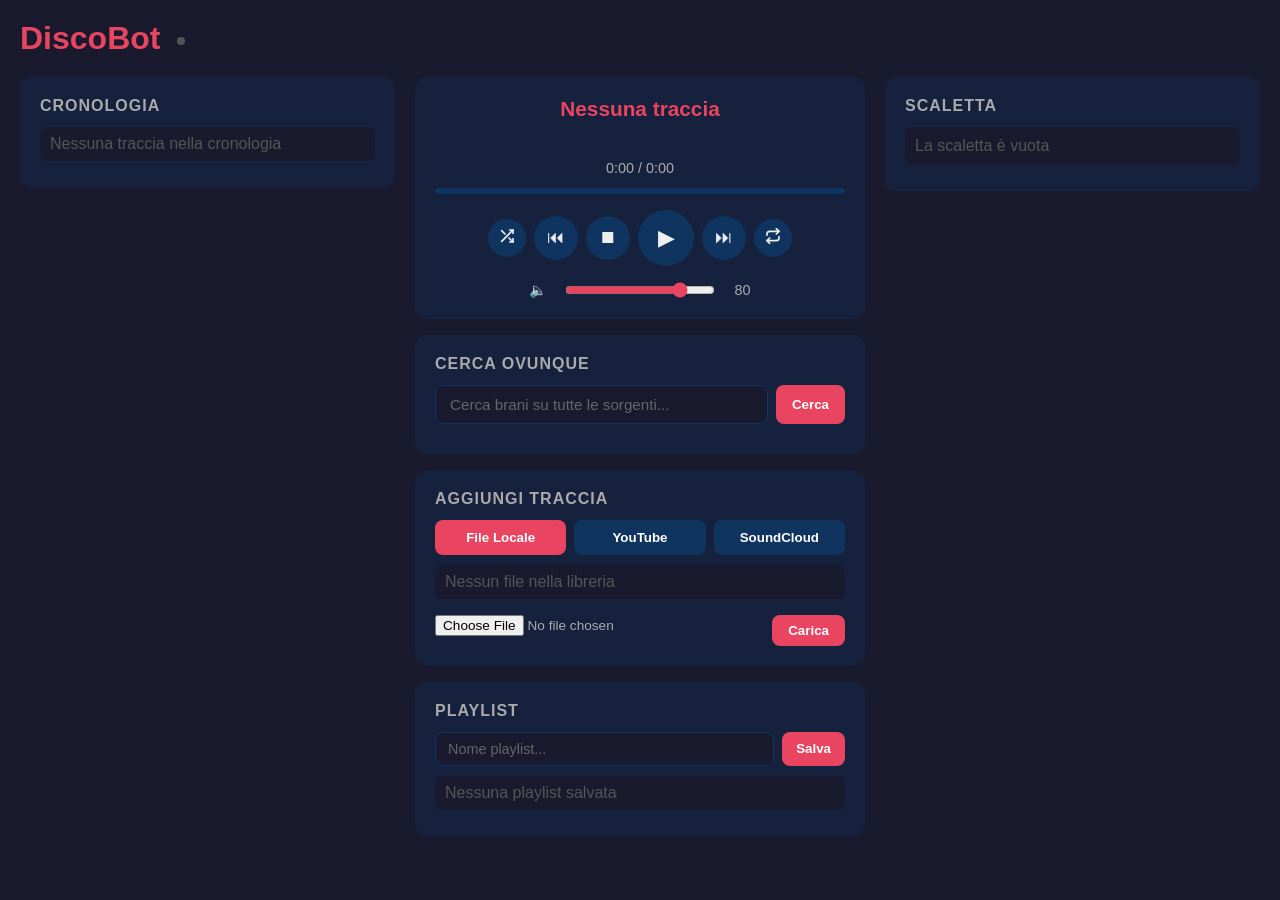
==== static/index.html @ bdd5c3d9 "Implemented global search" ====
<!DOCTYPE html>
<html lang="it">
<head>
    <meta charset="UTF-8">
    <meta name="viewport" content="width=device-width, initial-scale=1.0">
    <title>DiscoBot</title>
    <style>
        * { margin: 0; padding: 0; box-sizing: border-box; }
        body {
            font-family: -apple-system, BlinkMacSystemFont, 'Segoe UI', sans-serif;
            background: #1a1a2e;
            color: #eee;
            min-height: 100vh;
            display: flex;
            flex-direction: column;
            align-items: center;
            padding: 20px;
        }
        h1 { color: #e94560; margin-bottom: 20px; font-size: 2em; }
        .layout {
            width: 100%;
            max-width: 500px;
        }
        .col-left, .col-center, .col-right {
            width: 100%;
        }
        .card {
            background: #16213e;
            border-radius: 12px;
            padding: 20px;
            width: 100%;
            margin-bottom: 16px;
        }
        .now-playing {
            text-align: center;
        }
        .now-playing .title {
            font-size: 1.3em;
            font-weight: bold;
            margin-bottom: 4px;
            color: #e94560;
            min-height: 1.6em;
        }
        .now-playing .artist-info {
            color: #aaa;
            font-size: 0.9em;
            margin-bottom: 8px;
            min-height: 1.2em;
        }
        .now-playing .time {
            color: #aaa;
            font-size: 0.9em;
            margin-bottom: 12px;
        }
        .progress-bar {
            width: 100%;
            height: 6px;
            background: #0f3460;
            border-radius: 3px;
            cursor: pointer;
            margin-bottom: 16px;
        }
        .progress-bar .fill {
            height: 100%;
            background: #e94560;
            border-radius: 3px;
            width: 0%;
            transition: width 0.3s;
        }
        .controls {
            display: flex;
            justify-content: center;
            align-items: center;
            gap: 8px;
            margin-bottom: 16px;
        }
        .controls button {
            background: #0f3460;
            border: none;
            color: #eee;
            width: 44px;
            height: 44px;
            border-radius: 50%;
            font-size: 1.1em;
            cursor: pointer;
            transition: background 0.2s;
        }
        .controls button:hover { background: #e94560; }
        .controls button.play-btn { width: 56px; height: 56px; font-size: 1.4em; }
        .controls button.active { background: #e94560; }
        .controls button.mode-btn { width: 38px; height: 38px; font-size: 0.85em; }
        .volume {
            display: flex;
            align-items: center;
            gap: 10px;
            justify-content: center;
        }
        .volume input[type="range"] {
            width: 150px;
            accent-color: #e94560;
        }
        .volume span { font-size: 0.9em; color: #aaa; width: 35px; }
        .add-track {
            display: flex;
            gap: 8px;
        }
        .add-track input {
            flex: 1;
            padding: 10px 14px;
            border-radius: 8px;
            border: 1px solid #0f3460;
            background: #1a1a2e;
            color: #eee;
            font-size: 0.95em;
        }
        .add-track input::placeholder { color: #666; }
        .add-track button, .type-toggle button {
            padding: 10px 16px;
            border-radius: 8px;
            border: none;
            background: #e94560;
            color: #fff;
            cursor: pointer;
            font-weight: bold;
        }
        .add-track button:hover { background: #c73650; }
        .type-toggle {
            display: flex;
            gap: 8px;
            margin-bottom: 10px;
        }
        .type-toggle button {
            flex: 1;
            background: #0f3460;
        }
        .type-toggle button.active { background: #e94560; }
        .queue-list {
            list-style: none;
        }
        .queue-list li {
            display: flex;
            justify-content: space-between;
            align-items: center;
            padding: 10px;
            background: #1a1a2e;
            border-radius: 8px;
            margin-bottom: 6px;
        }
        .queue-list li .track-name {
            flex: 1;
            overflow: hidden;
            text-overflow: ellipsis;
            white-space: nowrap;
            margin-right: 10px;
        }
        .queue-list li .track-artist {
            font-size: 0.8em;
            color: #888;
        }
        .queue-list li .track-type {
            font-size: 0.75em;
            background: #0f3460;
            padding: 2px 8px;
            border-radius: 4px;
            margin-right: 8px;
        }
        .queue-list li button {
            background: none;
            border: none;
            color: #e94560;
            cursor: pointer;
            font-size: 1.1em;
            padding: 4px;
        }
        .card h2 {
            font-size: 1em;
            color: #aaa;
            margin-bottom: 12px;
            text-transform: uppercase;
            letter-spacing: 1px;
        }
        .queue-list li .drag-handle {
            cursor: grab;
            color: #555;
            font-size: 1.2em;
            margin-right: 8px;
            user-select: none;
        }
        .queue-list li .drag-handle:active { cursor: grabbing; }
        .queue-list li .move-btn {
            background: none;
            border: none;
            color: #aaa;
            cursor: pointer;
            font-size: 1em;
            padding: 4px;
        }
        .queue-list li .move-btn:hover { color: #e94560; }
        .queue-list li.dragging { opacity: 0.4; }
        .queue-list li.drag-over {
            border: 2px dashed #e94560;
            background: #1e2a4a;
        }
        .empty-queue {
            text-align: center;
            color: #555;
            padding: 20px;
        }
        .media-list {
            list-style: none;
            max-height: 250px;
            overflow-y: auto;
        }
        .media-list li {
            display: flex;
            justify-content: space-between;
            align-items: center;
            padding: 8px 10px;
            background: #1a1a2e;
            border-radius: 8px;
            margin-bottom: 6px;
        }
        .media-list li span {
            flex: 1;
            overflow: hidden;
            text-overflow: ellipsis;
            white-space: nowrap;
            margin-right: 10px;
            font-size: 0.9em;
        }
        .media-list li button {
            background: #e94560;
            border: none;
            color: #fff;
            width: 30px;
            height: 30px;
            border-radius: 50%;
            cursor: pointer;
            font-size: 1em;
            font-weight: bold;
            flex-shrink: 0;
        }
        .media-list li button:hover { background: #c73650; }
        .upload-form {
            display: flex;
            gap: 8px;
            margin-top: 10px;
        }
        .upload-form input[type="file"] {
            flex: 1;
            font-size: 0.85em;
            color: #aaa;
        }
        .upload-form button {
            padding: 8px 16px;
            border-radius: 8px;
            border: none;
            background: #e94560;
            color: #fff;
            cursor: pointer;
            font-weight: bold;
            white-space: nowrap;
        }
        .upload-form button:hover { background: #c73650; }
        .empty-media {
            text-align: center;
            color: #555;
            padding: 20px;
        }
        .history-list {
            list-style: none;
            max-height: 250px;
            overflow-y: auto;
        }
        .history-list li {
            display: flex;
            justify-content: space-between;
            align-items: center;
            padding: 8px 10px;
            background: #1a1a2e;
            border-radius: 8px;
            margin-bottom: 6px;
        }
        .history-list li .track-name {
            flex: 1;
            overflow: hidden;
            text-overflow: ellipsis;
            white-space: nowrap;
            margin-right: 10px;
            font-size: 0.9em;
        }
        .history-list li .track-type {
            font-size: 0.75em;
            background: #0f3460;
            padding: 2px 8px;
            border-radius: 4px;
            margin-right: 8px;
            flex-shrink: 0;
        }
        .history-list li .track-time {
            color: #666;
            font-size: 0.75em;
            margin-right: 8px;
            flex-shrink: 0;
        }
        .history-list li button {
            background: #0f3460;
            border: none;
            color: #fff;
            padding: 4px 10px;
            border-radius: 6px;
            cursor: pointer;
            font-size: 0.8em;
            font-weight: bold;
            flex-shrink: 0;
        }
        .history-list li button:hover { background: #e94560; }
        .empty-history {
            text-align: center;
            color: #555;
            padding: 20px;
        }
        /* Unified search */
        .search-tabs {
            display: flex;
            gap: 6px;
            margin-bottom: 10px;
        }
        .search-tabs button {
            flex: 1;
            padding: 8px 10px;
            border-radius: 8px;
            border: none;
            background: #0f3460;
            color: #aaa;
            cursor: pointer;
            font-size: 0.8em;
            font-weight: bold;
        }
        .search-tabs button.active { background: #e94560; color: #fff; }
        .search-tabs button:hover:not(.active) { background: #1a2a50; }
        .search-tab-panel { display: none; }
        .search-tab-panel.active { display: block; }
        .search-tab-panel .media-list { max-height: 300px; overflow-y: auto; }
        .search-loading {
            text-align: center;
            color: #888;
            padding: 16px;
        }
        .search-empty {
            text-align: center;
            color: #555;
            padding: 16px;
        }

        #clearHistoryBtn {
            width: 100%;
            margin-top: 10px;
            padding: 8px;
            border-radius: 8px;
            border: none;
            background: #0f3460;
            color: #aaa;
            cursor: pointer;
            font-size: 0.85em;
        }
        #clearHistoryBtn:hover { background: #e94560; color: #fff; }

        /* Playlist styles */
        .playlist-controls {
            display: flex;
            gap: 8px;
            margin-bottom: 10px;
        }
        .playlist-controls input {
            flex: 1;
            padding: 8px 12px;
            border-radius: 8px;
            border: 1px solid #0f3460;
            background: #1a1a2e;
            color: #eee;
            font-size: 0.9em;
        }
        .playlist-controls input::placeholder { color: #666; }
        .playlist-controls button {
            padding: 8px 14px;
            border-radius: 8px;
            border: none;
            background: #e94560;
            color: #fff;
            cursor: pointer;
            font-weight: bold;
            white-space: nowrap;
        }
        .playlist-controls button:hover { background: #c73650; }
        .playlist-list {
            list-style: none;
            max-height: 250px;
            overflow-y: auto;
        }
        .playlist-list li {
            display: flex;
            justify-content: space-between;
            align-items: center;
            padding: 8px 10px;
            background: #1a1a2e;
            border-radius: 8px;
            margin-bottom: 6px;
        }
        .playlist-list li .pl-info {
            flex: 1;
            overflow: hidden;
            margin-right: 8px;
        }
        .playlist-list li .pl-name {
            font-size: 0.95em;
            font-weight: bold;
        }
        .playlist-list li .pl-count {
            font-size: 0.75em;
            color: #888;
        }
        .playlist-list li .pl-actions {
            display: flex;
            gap: 4px;
            flex-shrink: 0;
        }
        .playlist-list li .pl-actions button {
            background: #0f3460;
            border: none;
            color: #fff;
            padding: 4px 10px;
            border-radius: 6px;
            cursor: pointer;
            font-size: 0.8em;
            font-weight: bold;
        }
        .playlist-list li .pl-actions button:hover { background: #e94560; }
        .playlist-list li .pl-actions button.del-btn { color: #e94560; background: none; }
        .playlist-list li .pl-actions button.del-btn:hover { color: #fff; background: #e94560; }
        .empty-playlist {
            text-align: center;
            color: #555;
            padding: 20px;
        }

        /* WS status dot */
        .ws-status {
            width: 8px; height: 8px; border-radius: 50%;
            display: inline-block; margin-left: 8px;
            background: #555; vertical-align: middle;
        }
        .ws-status.connected { background: #4caf50; }

        /* Desktop: layout a 3 colonne */
        @media (min-width: 1024px) {
            body { align-items: stretch; }
            .layout {
                display: grid;
                grid-template-columns: minmax(0, 1fr) minmax(0, 1.2fr) minmax(0, 1fr);
                gap: 20px;
                max-width: 1400px;
                width: 100%;
                align-items: start;
                margin: 0 auto;
            }
            .col-left { order: 1; }
            .col-center { order: 2; }
            .col-right { order: 3; }
            .card { max-width: none; }
            .history-list { max-height: 70vh; }
            .queue-list { max-height: 70vh; overflow-y: auto; }
        }
    </style>
</head>
<body>
    <h1>DiscoBot <span class="ws-status" id="wsStatus" title="WebSocket"></span></h1>

    <div class="layout">
        <!-- Colonna centrale: Now Playing + Aggiungi Traccia -->
        <div class="col-center">
            <div class="card now-playing">
                <div class="title" id="trackTitle">Nessuna traccia</div>
                <div class="artist-info" id="artistInfo"></div>
                <div class="time">
                    <span id="currentTime">0:00</span> / <span id="totalTime">0:00</span>
                </div>
                <div class="progress-bar" id="progressBar">
                    <div class="fill" id="progressFill"></div>
                </div>
                <div class="controls">
                    <button class="mode-btn" id="shuffleBtn" onclick="toggleShuffle()" title="Shuffle"><svg width="16" height="16" viewBox="0 0 24 24" fill="none" stroke="currentColor" stroke-width="2.5" stroke-linecap="round" stroke-linejoin="round"><polyline points="16 3 21 3 21 8"/><line x1="4" y1="20" x2="21" y2="3"/><polyline points="21 16 21 21 16 21"/><line x1="15" y1="15" x2="21" y2="21"/><line x1="4" y1="4" x2="9" y2="9"/></svg></button>
                    <button onclick="api('/player/previous', 'POST')">&#9198;</button>
                    <button onclick="api('/player/stop', 'POST')">&#9209;</button>
                    <button class="play-btn" id="playPauseBtn" onclick="togglePlayPause()">&#9654;</button>
                    <button onclick="api('/player/skip', 'POST')">&#9197;</button>
                    <button class="mode-btn" id="repeatBtn" onclick="cycleRepeat()" title="Repeat"><svg width="16" height="16" viewBox="0 0 24 24" fill="none" stroke="currentColor" stroke-width="2.5" stroke-linecap="round" stroke-linejoin="round"><polyline points="17 1 21 5 17 9"/><path d="M3 11V9a4 4 0 0 1 4-4h14"/><polyline points="7 23 3 19 7 15"/><path d="M21 13v2a4 4 0 0 1-4 4H3"/></svg></button>
                </div>
                <div class="volume">
                    <span>&#128264;</span>
                    <input type="range" id="volumeSlider" min="0" max="100" value="80"
                           oninput="api('/player/volume?volume=' + this.value, 'POST')">
                    <span id="volumeLabel">80</span>
                </div>
            </div>

            <div class="card">
                <h2>Cerca Ovunque</h2>
                <div class="add-track">
                    <input type="text" id="unifiedSearchInput" placeholder="Cerca brani su tutte le sorgenti...">
                    <button onclick="unifiedSearch()">Cerca</button>
                </div>
                <div id="unifiedResults" style="margin-top:10px"></div>
            </div>

            <div class="card">
                <h2>Aggiungi Traccia</h2>
                <div class="type-toggle">
                    <button id="btnLocal" class="active" onclick="setType('local')">File Locale</button>
                    <button id="btnYoutube" onclick="setType('youtube')">YouTube</button>
                    <button id="btnSpotify" onclick="setType('spotify')" style="display:none">Spotify</button>
                    <button id="btnSoundcloud" onclick="setType('soundcloud')">SoundCloud</button>
                </div>
                <!-- Visibile solo quando type=youtube -->
                <div id="youtubeInput" style="display:none">
                    <div class="add-track">
                        <input type="text" id="trackInput" placeholder="https://youtube.com/watch?v=...">
                        <button onclick="addTrack()">+</button>
                    </div>
                    <div style="text-align:center;color:#555;font-size:0.8em;margin:8px 0;">oppure cerca</div>
                    <div class="add-track">
                        <input type="text" id="youtubeSearchInput" placeholder="Cerca su YouTube...">
                        <button onclick="searchYoutube()">Cerca</button>
                    </div>
                    <ul class="media-list" id="youtubeSearchResults">
                        <li class="empty-media">Cerca un brano su YouTube</li>
                    </ul>
                </div>
                <!-- Visibile solo quando type=local -->
                <div id="localInput">
                    <ul class="media-list" id="mediaList">
                        <li class="empty-media">Nessun file nella libreria</li>
                    </ul>
                    <div class="upload-form">
                        <input type="file" id="fileUpload" accept="audio/*,video/*">
                        <button onclick="uploadFile()">Carica</button>
                    </div>
                </div>
                <!-- Visibile solo quando type=spotify -->
                <div id="spotifyInput" style="display:none">
                    <div class="add-track">
                        <input type="text" id="spotifySearchInput" placeholder="Cerca su Spotify...">
                        <button onclick="searchSpotify()">Cerca</button>
                    </div>
                    <ul class="media-list" id="spotifyResults">
                        <li class="empty-media">Cerca un brano su Spotify</li>
                    </ul>
                </div>
                <!-- Visibile solo quando type=soundcloud -->
                <div id="soundcloudInput" style="display:none">
                    <div class="add-track">
                        <input type="text" id="soundcloudSearchInput" placeholder="Cerca su SoundCloud...">
                        <button onclick="searchSoundCloud()">Cerca</button>
                    </div>
                    <ul class="media-list" id="soundcloudResults">
                        <li class="empty-media">Cerca un brano su SoundCloud</li>
                    </ul>
                </div>
            </div>

            <!-- Playlist card -->
            <div class="card">
                <h2>Playlist</h2>
                <div class="playlist-controls">
                    <input type="text" id="playlistNameInput" placeholder="Nome playlist...">
                    <button onclick="savePlaylist()">Salva</button>
                </div>
                <ul class="playlist-list" id="playlistList">
                    <li class="empty-playlist">Nessuna playlist salvata</li>
                </ul>
            </div>
        </div>

        <!-- Colonna destra: Scaletta -->
        <div class="col-right">
            <div class="card">
                <h2>Scaletta</h2>
                <ul class="queue-list" id="queueList">
                    <li class="empty-queue">La scaletta è vuota</li>
                </ul>
            </div>
        </div>

        <!-- Colonna sinistra: Cronologia -->
        <div class="col-left">
            <div class="card">
                <h2>Cronologia</h2>
                <ul class="history-list" id="historyList">
                    <li class="empty-history">Nessuna traccia nella cronologia</li>
                </ul>
                <button id="clearHistoryBtn" style="display:none" onclick="clearHistory()">Cancella Cronologia</button>
            </div>
        </div>
    </div>

    <script>
        let trackType = 'local';
        let isPlaying = false;
        let currentShuffle = false;
        let currentRepeat = 'off';
        let ws = null;
        let wsReconnectTimer = null;

        // --- WebSocket ---
        function connectWebSocket() {
            const protocol = location.protocol === 'https:' ? 'wss:' : 'ws:';
            ws = new WebSocket(`${protocol}//${location.host}/ws`);
            ws.onopen = () => {
                document.getElementById('wsStatus').classList.add('connected');
                if (wsReconnectTimer) { clearInterval(wsReconnectTimer); wsReconnectTimer = null; }
            };
            ws.onmessage = (event) => {
                const state = JSON.parse(event.data);
                applyState(state);
            };
            ws.onclose = () => {
                document.getElementById('wsStatus').classList.remove('connected');
                if (!wsReconnectTimer) {
                    wsReconnectTimer = setInterval(() => {
                        if (!ws || ws.readyState === WebSocket.CLOSED) connectWebSocket();
                    }, 3000);
                }
            };
            ws.onerror = () => ws.close();
        }

        // Fallback polling for position updates (WS doesn't push these continuously)
        setInterval(async () => {
            try {
                const state = await api('/player/state');
                // Only update time-sensitive fields, not the full UI
                document.getElementById('currentTime').textContent = formatTime(state.position);
                document.getElementById('totalTime').textContent = formatTime(state.duration);
                const pct = state.duration > 0 ? (state.position / state.duration * 100) : 0;
                document.getElementById('progressFill').style.width = pct + '%';
                isPlaying = state.is_playing;
                document.getElementById('playPauseBtn').innerHTML = isPlaying ? '&#9208;' : '&#9654;';
            } catch (e) {}
        }, 1000);

        function applyState(state) {
            isPlaying = state.is_playing;

            // Now playing
            const track = state.current_track;
            const title = track ? track.title : 'Nessuna traccia';
            document.getElementById('trackTitle').textContent = title;

            // Artist / album info
            const artistEl = document.getElementById('artistInfo');
            if (track && (track.artist || track.album)) {
                const parts = [];
                if (track.artist) parts.push(track.artist);
                if (track.album) parts.push(track.album);
                artistEl.textContent = parts.join(' — ');
            } else {
                artistEl.textContent = '';
            }

            document.getElementById('currentTime').textContent = formatTime(state.position);
            document.getElementById('totalTime').textContent = formatTime(state.duration);
            document.getElementById('playPauseBtn').innerHTML = isPlaying ? '&#9208;' : '&#9654;';

            // Progress
            const pct = state.duration > 0 ? (state.position / state.duration * 100) : 0;
            document.getElementById('progressFill').style.width = pct + '%';

            // Volume
            document.getElementById('volumeSlider').value = state.volume;
            document.getElementById('volumeLabel').textContent = state.volume;

            // Shuffle & Repeat
            currentShuffle = state.shuffle;
            currentRepeat = state.repeat;
            document.getElementById('shuffleBtn').classList.toggle('active', currentShuffle);
            const repeatBtn = document.getElementById('repeatBtn');
            repeatBtn.classList.toggle('active', currentRepeat !== 'off');
            const repeatSvg = '<svg width="16" height="16" viewBox="0 0 24 24" fill="none" stroke="currentColor" stroke-width="2.5" stroke-linecap="round" stroke-linejoin="round"><polyline points="17 1 21 5 17 9"/><path d="M3 11V9a4 4 0 0 1 4-4h14"/><polyline points="7 23 3 19 7 15"/><path d="M21 13v2a4 4 0 0 1-4 4H3"/></svg>';
            if (currentRepeat === 'one') {
                repeatBtn.innerHTML = repeatSvg + '<small style="font-size:0.6em;margin-left:-2px;">1</small>';
            } else {
                repeatBtn.innerHTML = repeatSvg;
            }

            // Queue
            renderQueue(state.queue);
            refreshHistory();
        }

        function setType(type) {
            trackType = type;
            document.getElementById('btnLocal').classList.toggle('active', type === 'local');
            document.getElementById('btnYoutube').classList.toggle('active', type === 'youtube');
            document.getElementById('btnSpotify').classList.toggle('active', type === 'spotify');
            document.getElementById('btnSoundcloud').classList.toggle('active', type === 'soundcloud');
            document.getElementById('youtubeInput').style.display = type === 'youtube' ? 'block' : 'none';
            document.getElementById('localInput').style.display = type === 'local' ? 'block' : 'none';
            document.getElementById('spotifyInput').style.display = type === 'spotify' ? 'block' : 'none';
            document.getElementById('soundcloudInput').style.display = type === 'soundcloud' ? 'block' : 'none';
        }

        async function api(url, method = 'GET', body = null) {
            const opts = { method };
            if (body) {
                opts.headers = { 'Content-Type': 'application/json' };
                opts.body = JSON.stringify(body);
            }
            const res = await fetch(url, opts);
            return res.json();
        }

        async function refreshMedia() {
            try {
                const data = await api('/media/list');
                const list = document.getElementById('mediaList');
                if (data.files.length === 0) {
                    list.innerHTML = '<li class="empty-media">Nessun file nella libreria</li>';
                } else {
                    list.innerHTML = data.files.map(f =>
                        `<li>
                            <span>${f}</span>
                            <button onclick="addMediaToQueue('${f.replace(/'/g, "\\'")}')">+</button>
                        </li>`
                    ).join('');
                }
            } catch (e) {
                console.error('Media refresh failed:', e);
            }
        }

        async function addMediaToQueue(filename) {
            await api('/queue/add-media/' + encodeURIComponent(filename), 'POST');
        }

        async function uploadFile() {
            const input = document.getElementById('fileUpload');
            if (!input.files.length) return;
            const formData = new FormData();
            formData.append('file', input.files[0]);
            await fetch('/media/upload', { method: 'POST', body: formData });
            input.value = '';
            refreshMedia();
        }

        async function addTrack() {
            const input = document.getElementById('trackInput');
            const url = input.value.trim();
            if (!url) return;
            await api('/queue/add', 'POST', { path: url, type: 'youtube' });
            input.value = '';
        }

        async function searchYoutube() {
            const input = document.getElementById('youtubeSearchInput');
            const query = input.value.trim();
            if (!query) return;
            const list = document.getElementById('youtubeSearchResults');
            list.innerHTML = '<li class="empty-media">Ricerca in corso...</li>';
            try {
                const data = await api('/youtube/search?q=' + encodeURIComponent(query));
                if (data.results.length === 0) {
                    list.innerHTML = '<li class="empty-media">Nessun risultato</li>';
                } else {
                    list.innerHTML = data.results.map(r =>
                        `<li>
                            <span><strong>${r.title}</strong>${r.artist ? ' — ' + r.artist : ''}<br><small style="color:#888">${fmtDuration(r.duration_ms)}</small></span>
                            <button onclick="addYoutubeTrack('${r.url.replace(/'/g, "\\'")}')">+</button>
                        </li>`
                    ).join('');
                }
            } catch (e) {
                list.innerHTML = '<li class="empty-media">Errore nella ricerca</li>';
            }
        }

        async function addYoutubeTrack(url) {
            await api('/queue/add', 'POST', { path: url, type: 'youtube' });
        }

        async function searchSpotify() {
            const input = document.getElementById('spotifySearchInput');
            const query = input.value.trim();
            if (!query) return;
            const list = document.getElementById('spotifyResults');
            list.innerHTML = '<li class="empty-media">Ricerca in corso...</li>';
            try {
                const data = await api('/spotify/search?q=' + encodeURIComponent(query));
                if (data.results.length === 0) {
                    list.innerHTML = '<li class="empty-media">Nessun risultato</li>';
                } else {
                    list.innerHTML = data.results.map(r =>
                        `<li>
                            <span><strong>${r.title}</strong> — ${r.artist}<br><small style="color:#888">${r.album} · ${Math.floor(r.duration_ms/60000)}:${String(Math.floor((r.duration_ms%60000)/1000)).padStart(2,'0')}</small></span>
                            <button onclick="addSpotifyTrack('${r.spotify_id}')">+</button>
                        </li>`
                    ).join('');
                }
            } catch (e) {
                list.innerHTML = '<li class="empty-media">Errore nella ricerca</li>';
            }
        }

        async function addSpotifyTrack(spotifyId) {
            await api('/queue/add', 'POST', { path: spotifyId, type: 'spotify' });
        }

        function fmtDuration(ms) {
            if (!ms) return '';
            return Math.floor(ms/60000) + ':' + String(Math.floor((ms%60000)/1000)).padStart(2,'0');
        }

        function switchSearchTab(tab) {
            document.querySelectorAll('.search-tabs button').forEach(b => b.classList.toggle('active', b.dataset.tab === tab));
            document.querySelectorAll('.search-tab-panel').forEach(p => p.classList.toggle('active', p.dataset.tab === tab));
        }

        async function unifiedSearch() {
            const input = document.getElementById('unifiedSearchInput');
            const query = input.value.trim();
            if (!query) return;
            const container = document.getElementById('unifiedResults');
            container.innerHTML = '<div class="search-loading">Ricerca in corso...</div>';
            try {
                const data = await api('/search?q=' + encodeURIComponent(query));

                const sources = [
                    { key: 'local', label: 'File', items: data.local || [], render: f =>
                        `<li><span>${f.title}</span><button onclick="addMediaToQueue('${f.filename.replace(/'/g, "\\'")}')">+</button></li>`
                    },
                    { key: 'youtube', label: 'YouTube', items: data.youtube || [], render: r =>
                        `<li><span><strong>${r.title}</strong>${r.artist ? ' — ' + r.artist : ''}<br><small style="color:#888">${fmtDuration(r.duration_ms)}</small></span><button onclick="api('/queue/add','POST',{path:'${r.url.replace(/'/g, "\\'")}',type:'youtube'})">+</button></li>`
                    },
                    { key: 'spotify', label: 'Spotify', items: data.spotify || [], render: r =>
                        `<li><span><strong>${r.title}</strong> — ${r.artist}<br><small style="color:#888">${r.album || ''} · ${fmtDuration(r.duration_ms)}</small></span><button onclick="addSpotifyTrack('${r.spotify_id}')">+</button></li>`
                    },
                    { key: 'soundcloud', label: 'SoundCloud', items: data.soundcloud || [], render: r =>
                        `<li><span><strong>${r.title}</strong>${r.artist ? ' — ' + r.artist : ''}<br><small style="color:#888">${fmtDuration(r.duration_ms)}</small></span><button onclick="addSoundCloudTrack('${r.url.replace(/'/g, "\\'")}')">+</button></li>`
                    },
                ];

                const withResults = sources.filter(s => s.items.length > 0);
                if (withResults.length === 0) {
                    container.innerHTML = '<div class="search-empty">Nessun risultato trovato</div>';
                    return;
                }

                let tabsHtml = '<div class="search-tabs">';
                tabsHtml += withResults.map((s, i) =>
                    `<button data-tab="${s.key}" class="${i === 0 ? 'active' : ''}" onclick="switchSearchTab('${s.key}')">${s.label} (${s.items.length})</button>`
                ).join('');
                tabsHtml += '</div>';

                let panelsHtml = withResults.map((s, i) =>
                    `<div class="search-tab-panel ${i === 0 ? 'active' : ''}" data-tab="${s.key}"><ul class="media-list">${s.items.map(s.render).join('')}</ul></div>`
                ).join('');

                container.innerHTML = tabsHtml + panelsHtml;
            } catch (e) {
                container.innerHTML = '<div class="search-empty">Errore nella ricerca</div>';
            }
        }

        async function searchSoundCloud() {
            const input = document.getElementById('soundcloudSearchInput');
            const query = input.value.trim();
            if (!query) return;
            const list = document.getElementById('soundcloudResults');
            list.innerHTML = '<li class="empty-media">Ricerca in corso...</li>';
            try {
                const data = await api('/soundcloud/search?q=' + encodeURIComponent(query));
                if (data.results.length === 0) {
                    list.innerHTML = '<li class="empty-media">Nessun risultato</li>';
                } else {
                    list.innerHTML = data.results.map(r =>
                        `<li>
                            <span><strong>${r.title}</strong>${r.artist ? ' — ' + r.artist : ''}<br><small style="color:#888">${Math.floor(r.duration_ms/60000)}:${String(Math.floor((r.duration_ms%60000)/1000)).padStart(2,'0')}</small></span>
                            <button onclick="addSoundCloudTrack('${r.url.replace(/'/g, "\\'")}')">+</button>
                        </li>`
                    ).join('');
                }
            } catch (e) {
                list.innerHTML = '<li class="empty-media">Errore nella ricerca</li>';
            }
        }

        async function addSoundCloudTrack(url) {
            await api('/queue/add', 'POST', { path: url, type: 'soundcloud' });
        }

        async function removeTrack(id) {
            await api('/queue/' + id, 'DELETE');
        }

        async function moveTrack(id, position) {
            await api('/queue/' + id + '/move?position=' + position, 'POST');
        }

        let draggedTrackId = null;

        function togglePlayPause() {
            api(isPlaying ? '/player/pause' : '/player/play', 'POST');
        }

        function toggleShuffle() {
            api('/player/shuffle?enabled=' + (!currentShuffle), 'POST');
        }

        function cycleRepeat() {
            const modes = ['off', 'one', 'all'];
            const next = modes[(modes.indexOf(currentRepeat) + 1) % modes.length];
            api('/player/repeat?mode=' + next, 'POST');
        }

        function formatTime(seconds) {
            const m = Math.floor(seconds / 60);
            const s = Math.floor(seconds % 60);
            return m + ':' + s.toString().padStart(2, '0');
        }

        function renderQueue(queue) {
            const list = document.getElementById('queueList');
            if (queue.length === 0) {
                list.innerHTML = '<li class="empty-queue">La scaletta è vuota</li>';
                return;
            }
            const len = queue.length;
            list.innerHTML = queue.map((t, i) => {
                const artistPart = t.artist ? `<span class="track-artist">${t.artist}</span>` : '';
                return `<li draggable="true" data-track-id="${t.id}" data-index="${i}">
                    <span class="drag-handle">&#10303;</span>
                    <span class="track-type">${t.type === 'youtube' ? 'YT' : t.type === 'spotify' ? 'SP' : t.type === 'soundcloud' ? 'SC' : 'FILE'}</span>
                    <span class="track-name">${t.title}${artistPart ? '<br>' + artistPart : ''}</span>
                    ${i > 0 ? `<button class="move-btn" onclick="moveTrack(${t.id}, ${i - 1})">&#8593;</button>` : ''}
                    ${i < len - 1 ? `<button class="move-btn" onclick="moveTrack(${t.id}, ${i + 1})">&#8595;</button>` : ''}
                    <button onclick="removeTrack(${t.id})">&#10005;</button>
                </li>`;
            }).join('');

            // Attach drag & drop events
            list.querySelectorAll('li[draggable]').forEach(li => {
                li.addEventListener('dragstart', (e) => {
                    draggedTrackId = li.dataset.trackId;
                    li.classList.add('dragging');
                    e.dataTransfer.effectAllowed = 'move';
                    e.dataTransfer.setData('text/plain', li.dataset.trackId);
                });
                li.addEventListener('dragend', () => {
                    li.classList.remove('dragging');
                    list.querySelectorAll('.drag-over').forEach(el => el.classList.remove('drag-over'));
                    draggedTrackId = null;
                });
                li.addEventListener('dragover', (e) => {
                    e.preventDefault();
                    e.dataTransfer.dropEffect = 'move';
                    if (li.dataset.trackId !== draggedTrackId) {
                        li.classList.add('drag-over');
                    }
                });
                li.addEventListener('dragleave', () => {
                    li.classList.remove('drag-over');
                });
                li.addEventListener('drop', (e) => {
                    e.preventDefault();
                    li.classList.remove('drag-over');
                    const targetIndex = parseInt(li.dataset.index);
                    const srcId = e.dataTransfer.getData('text/plain');
                    if (srcId && li.dataset.trackId !== srcId) {
                        moveTrack(srcId, targetIndex);
                    }
                });
            });
        }

        async function refreshHistory() {
            try {
                const data = await api('/history');
                const list = document.getElementById('historyList');
                const btn = document.getElementById('clearHistoryBtn');
                if (data.history.length === 0) {
                    list.innerHTML = '<li class="empty-history">Nessuna traccia nella cronologia</li>';
                    btn.style.display = 'none';
                } else {
                    list.innerHTML = data.history.map((e, i) =>
                        `<li>
                            <span class="track-type">${e.track.type === 'youtube' ? 'YT' : e.track.type === 'spotify' ? 'SP' : e.track.type === 'soundcloud' ? 'SC' : 'FILE'}</span>
                            <span class="track-name">${e.track.title}</span>
                            <span class="track-time">${new Date(e.played_at).toLocaleTimeString()}</span>
                            <button onclick="requeueFromHistory(${i})">+ Coda</button>
                            <button onclick="removeHistoryEntry(${i})" style="background:none;color:#e94560;padding:4px;">&#10005;</button>
                        </li>`
                    ).join('');
                    btn.style.display = 'block';
                }
            } catch (e) {
                console.error('History refresh failed:', e);
            }
        }

        async function requeueFromHistory(index) {
            await api('/history/' + index + '/requeue', 'POST');
        }

        async function removeHistoryEntry(index) {
            await api('/history/' + index, 'DELETE');
            refreshHistory();
        }

        async function clearHistory() {
            if (!confirm('Cancellare tutta la cronologia?')) return;
            await api('/history', 'DELETE');
            refreshHistory();
        }

        // --- Playlists ---
        async function refreshPlaylists() {
            try {
                const data = await api('/playlists');
                const list = document.getElementById('playlistList');
                if (data.playlists.length === 0) {
                    list.innerHTML = '<li class="empty-playlist">Nessuna playlist salvata</li>';
                } else {
                    list.innerHTML = data.playlists.map(p =>
                        `<li>
                            <div class="pl-info">
                                <div class="pl-name">${p.name}</div>
                                <div class="pl-count">${p.track_count} brani</div>
                            </div>
                            <div class="pl-actions">
                                <button onclick="loadPlaylist('${p.name.replace(/'/g, "\\'")}', false)" title="Accoda">+ Coda</button>
                                <button onclick="loadPlaylist('${p.name.replace(/'/g, "\\'")}', true)" title="Sostituisci">&#9654;</button>
                                <button class="del-btn" onclick="deletePlaylist('${p.name.replace(/'/g, "\\'")}')">&#10005;</button>
                            </div>
                        </li>`
                    ).join('');
                }
            } catch (e) {
                console.error('Playlist refresh failed:', e);
            }
        }

        async function savePlaylist() {
            const input = document.getElementById('playlistNameInput');
            const name = input.value.trim();
            if (!name) return;
            await api('/playlists/save?name=' + encodeURIComponent(name), 'POST');
            input.value = '';
            refreshPlaylists();
        }

        async function loadPlaylist(name, replace) {
            await api('/playlists/' + encodeURIComponent(name) + '/load?replace=' + replace, 'POST');
        }

        async function deletePlaylist(name) {
            if (!confirm(`Eliminare la playlist "${name}"?`)) return;
            await api('/playlists/' + encodeURIComponent(name), 'DELETE');
            refreshPlaylists();
        }

        // Seek on progress bar click
        document.getElementById('progressBar').addEventListener('click', async (e) => {
            const bar = e.currentTarget;
            const pct = e.offsetX / bar.offsetWidth;
            const state = await api('/player/state');
            if (state.duration > 0) {
                api('/player/seek?position=' + (pct * state.duration), 'POST');
            }
        });

        // Allow Enter key to add track
        document.getElementById('trackInput').addEventListener('keydown', (e) => {
            if (e.key === 'Enter') addTrack();
        });

        // Enter key for YouTube search
        document.getElementById('youtubeSearchInput').addEventListener('keydown', (e) => {
            if (e.key === 'Enter') searchYoutube();
        });

        // Enter key for Spotify search
        document.getElementById('spotifySearchInput').addEventListener('keydown', (e) => {
            if (e.key === 'Enter') searchSpotify();
        });

        // Enter key for SoundCloud search
        document.getElementById('soundcloudSearchInput').addEventListener('keydown', (e) => {
            if (e.key === 'Enter') searchSoundCloud();
        });

        // Enter key for unified search
        document.getElementById('unifiedSearchInput').addEventListener('keydown', (e) => {
            if (e.key === 'Enter') unifiedSearch();
        });

        // Enter key for playlist save
        document.getElementById('playlistNameInput').addEventListener('keydown', (e) => {
            if (e.key === 'Enter') savePlaylist();
        });

        // Check if Spotify is configured and show button
        api('/spotify/status').then(data => {
            if (data.configured) {
                document.getElementById('btnSpotify').style.display = '';
            }
        });

        // Init
        connectWebSocket();
        refreshMedia();
        refreshPlaylists();
    </script>
</body>
</html>
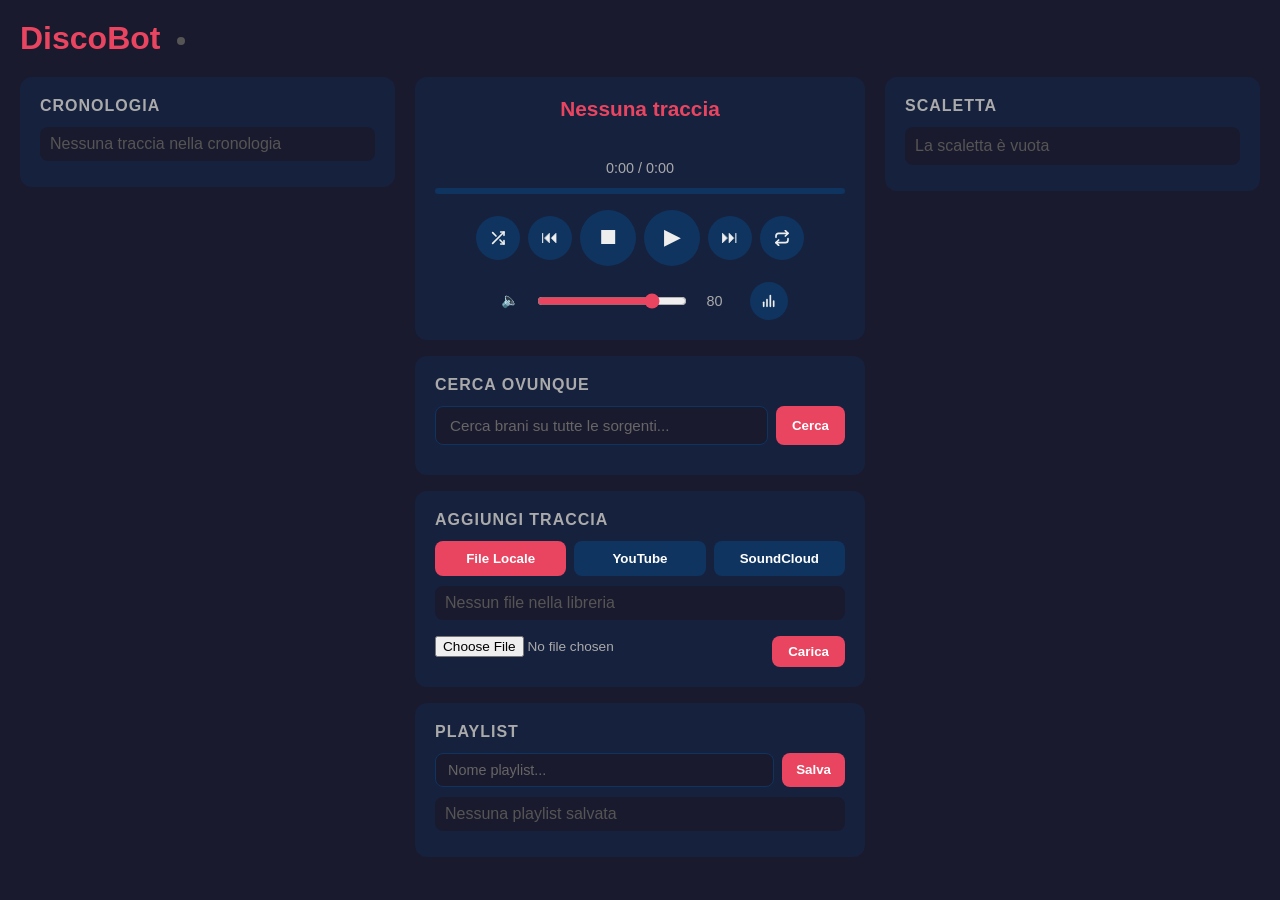
==== commit a2398851: "Implemented audio normalization" ====
--- a/static/index.html
+++ b/static/index.html
@@ -74,7 +74,7 @@
             gap: 8px;
             margin-bottom: 16px;
         }
-        .controls button {
+        .controls button, .mode-btn {
             background: #0f3460;
             border: none;
             color: #eee;
@@ -84,11 +84,16 @@
             font-size: 1.1em;
             cursor: pointer;
             transition: background 0.2s;
-        }
-        .controls button:hover { background: #e94560; }
+            display: inline-flex;
+            align-items: center;
+            justify-content: center;
+            line-height: 1;
+            padding: 0;
+        }
+        .controls button:hover, .mode-btn:hover { background: #e94560; }
         .controls button.play-btn { width: 56px; height: 56px; font-size: 1.4em; }
-        .controls button.active { background: #e94560; }
-        .controls button.mode-btn { width: 38px; height: 38px; font-size: 0.85em; }
+        .controls button.active, .mode-btn.active { background: #e94560; }
+        .mode-btn { width: 38px; height: 38px; font-size: 0.85em; }
         .volume {
             display: flex;
             align-items: center;
@@ -491,7 +496,7 @@
                 <div class="controls">
                     <button class="mode-btn" id="shuffleBtn" onclick="toggleShuffle()" title="Shuffle"><svg width="16" height="16" viewBox="0 0 24 24" fill="none" stroke="currentColor" stroke-width="2.5" stroke-linecap="round" stroke-linejoin="round"><polyline points="16 3 21 3 21 8"/><line x1="4" y1="20" x2="21" y2="3"/><polyline points="21 16 21 21 16 21"/><line x1="15" y1="15" x2="21" y2="21"/><line x1="4" y1="4" x2="9" y2="9"/></svg></button>
                     <button onclick="api('/player/previous', 'POST')">&#9198;</button>
-                    <button onclick="api('/player/stop', 'POST')">&#9209;</button>
+                    <button class="play-btn" onclick="api('/player/stop', 'POST')">&#9209;</button>
                     <button class="play-btn" id="playPauseBtn" onclick="togglePlayPause()">&#9654;</button>
                     <button onclick="api('/player/skip', 'POST')">&#9197;</button>
                     <button class="mode-btn" id="repeatBtn" onclick="cycleRepeat()" title="Repeat"><svg width="16" height="16" viewBox="0 0 24 24" fill="none" stroke="currentColor" stroke-width="2.5" stroke-linecap="round" stroke-linejoin="round"><polyline points="17 1 21 5 17 9"/><path d="M3 11V9a4 4 0 0 1 4-4h14"/><polyline points="7 23 3 19 7 15"/><path d="M21 13v2a4 4 0 0 1-4 4H3"/></svg></button>
@@ -501,6 +506,7 @@
                     <input type="range" id="volumeSlider" min="0" max="100" value="80"
                            oninput="api('/player/volume?volume=' + this.value, 'POST')">
                     <span id="volumeLabel">80</span>
+                    <button class="mode-btn" id="normalizeBtn" onclick="toggleNormalize()" title="Auto-livellamento volume" style="margin-left:8px;"><svg width="16" height="16" viewBox="0 0 24 24" fill="none" stroke="currentColor" stroke-width="2.5" stroke-linecap="round" stroke-linejoin="round"><line x1="4" y1="20" x2="4" y2="14"/><line x1="9" y1="20" x2="9" y2="10"/><line x1="14" y1="20" x2="14" y2="4"/><line x1="19" y1="20" x2="19" y2="12"/></svg></button>
                 </div>
             </div>
 
@@ -608,6 +614,7 @@
         let isPlaying = false;
         let currentShuffle = false;
         let currentRepeat = 'off';
+        let currentNormalize = true;
         let ws = null;
         let wsReconnectTimer = null;
 
@@ -692,6 +699,10 @@
                 repeatBtn.innerHTML = repeatSvg;
             }
 
+            // Auto-livellamento (normalize)
+            currentNormalize = state.normalize !== false;
+            document.getElementById('normalizeBtn').classList.toggle('active', currentNormalize);
+
             // Queue
             renderQueue(state.queue);
             refreshHistory();
@@ -919,6 +930,10 @@
             const modes = ['off', 'one', 'all'];
             const next = modes[(modes.indexOf(currentRepeat) + 1) % modes.length];
             api('/player/repeat?mode=' + next, 'POST');
+        }
+
+        function toggleNormalize() {
+            api('/player/normalize?enabled=' + (!currentNormalize), 'POST');
         }
 
         function formatTime(seconds) {
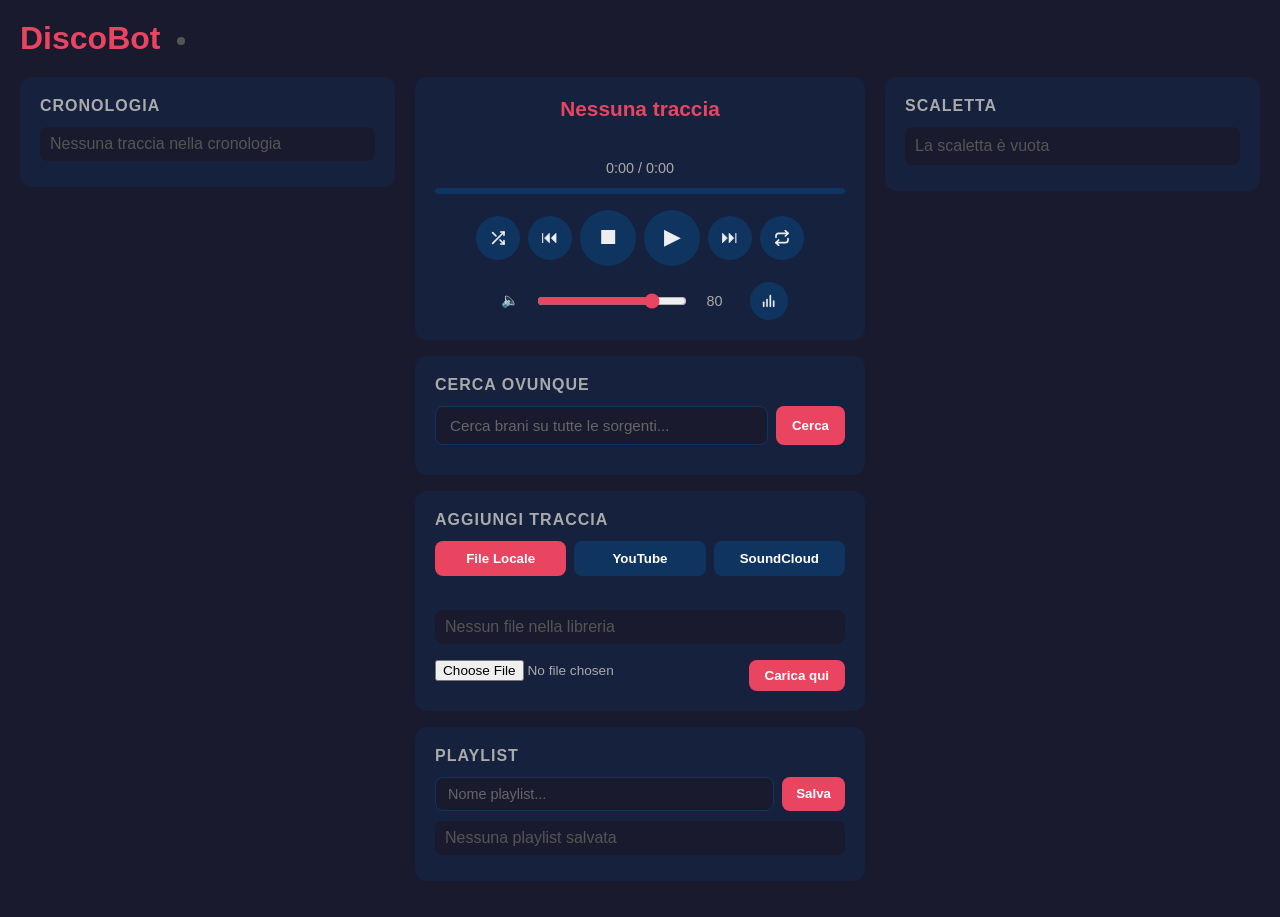
==== commit 7a6d3eaf: "[Web] Improved local file navigator with sub-directory support" ====
--- a/static/index.html
+++ b/static/index.html
@@ -267,6 +267,36 @@
             white-space: nowrap;
         }
         .upload-form button:hover { background: #c73650; }
+        .media-breadcrumb {
+            display: flex;
+            align-items: center;
+            gap: 6px;
+            padding: 8px 10px;
+            background: #16213e;
+            border-radius: 8px;
+            margin-bottom: 8px;
+            font-size: 0.9em;
+            color: #aaa;
+            flex-wrap: wrap;
+        }
+        .media-breadcrumb .crumb {
+            color: #ddd;
+            cursor: pointer;
+            text-decoration: none;
+            padding: 2px 4px;
+            border-radius: 4px;
+        }
+        .media-breadcrumb .crumb:hover { color: #fff; background: #0f3460; }
+        .media-breadcrumb .sep { color: #555; }
+        .media-list li.dir {
+            background: #0f3460;
+            cursor: pointer;
+            border-left: 3px solid #e94560;
+        }
+        .media-list li.dir:hover { background: #1f4068; }
+        .media-list li.dir span { font-weight: 600; color: #f0f0f0; }
+        .media-list li.dir span::before { content: "📁  "; }
+        .media-list li.file span::before { content: "🎵  "; opacity: 0.7; }
         .empty-media {
             text-align: center;
             color: #555;
@@ -370,6 +400,28 @@
             font-size: 0.85em;
         }
         #clearHistoryBtn:hover { background: #e94560; color: #fff; }
+
+        .history-pagination {
+            display: flex;
+            align-items: center;
+            justify-content: space-between;
+            gap: 8px;
+            margin-top: 8px;
+            font-size: 0.85em;
+            color: #aaa;
+        }
+        .history-pagination button {
+            background: #0f3460;
+            border: none;
+            color: #ddd;
+            padding: 6px 12px;
+            border-radius: 6px;
+            cursor: pointer;
+            font-size: 0.9em;
+        }
+        .history-pagination button:hover:not(:disabled) { background: #e94560; color: #fff; }
+        .history-pagination button:disabled { opacity: 0.4; cursor: not-allowed; }
+        .history-pagination .page-info { flex: 1; text-align: center; }
 
         /* Playlist styles */
         .playlist-controls {
@@ -544,12 +596,13 @@
                 </div>
                 <!-- Visibile solo quando type=local -->
                 <div id="localInput">
+                    <div class="media-breadcrumb" id="mediaBreadcrumb"></div>
                     <ul class="media-list" id="mediaList">
                         <li class="empty-media">Nessun file nella libreria</li>
                     </ul>
                     <div class="upload-form">
                         <input type="file" id="fileUpload" accept="audio/*,video/*">
-                        <button onclick="uploadFile()">Carica</button>
+                        <button onclick="uploadFile()">Carica qui</button>
                     </div>
                 </div>
                 <!-- Visibile solo quando type=spotify -->
@@ -604,6 +657,11 @@
                 <ul class="history-list" id="historyList">
                     <li class="empty-history">Nessuna traccia nella cronologia</li>
                 </ul>
+                <div class="history-pagination" id="historyPagination" style="display:none">
+                    <button id="histPrev" onclick="historyPrev()">&#9664; Prec.</button>
+                    <span class="page-info" id="histPageInfo">—</span>
+                    <button id="histNext" onclick="historyNext()">Succ. &#9654;</button>
+                </div>
                 <button id="clearHistoryBtn" style="display:none" onclick="clearHistory()">Cancella Cronologia</button>
             </div>
         </div>
@@ -730,27 +788,77 @@
             return res.json();
         }
 
+        let currentMediaPath = '';
+
+        function escapeAttr(s) {
+            return s.replace(/&/g, '&amp;').replace(/'/g, '&#39;').replace(/"/g, '&quot;');
+        }
+
+        function renderMediaBreadcrumb(path) {
+            const crumbs = ['<span class="crumb" onclick="navigateMedia(\'\')">media</span>'];
+            const parts = path.split('/').filter(Boolean);
+            let acc = '';
+            parts.forEach((p, i) => {
+                acc = acc ? acc + '/' + p : p;
+                crumbs.push('<span class="sep">/</span>');
+                if (i === parts.length - 1) {
+                    crumbs.push(`<span style="color:#fff;">${p}</span>`);
+                } else {
+                    crumbs.push(`<span class="crumb" onclick="navigateMedia('${escapeAttr(acc)}')">${p}</span>`);
+                }
+            });
+            document.getElementById('mediaBreadcrumb').innerHTML = crumbs.join('');
+        }
+
         async function refreshMedia() {
             try {
-                const data = await api('/media/list');
+                const data = await api('/media/list?path=' + encodeURIComponent(currentMediaPath));
+                renderMediaBreadcrumb(data.path);
                 const list = document.getElementById('mediaList');
-                if (data.files.length === 0) {
-                    list.innerHTML = '<li class="empty-media">Nessun file nella libreria</li>';
+                const items = [];
+
+                if (data.parent !== null) {
+                    items.push(
+                        `<li class="dir" onclick="navigateMedia('${escapeAttr(data.parent)}')">
+                            <span>..</span>
+                        </li>`
+                    );
+                }
+                data.dirs.forEach(d => {
+                    const childPath = data.path ? data.path + '/' + d : d;
+                    items.push(
+                        `<li class="dir" onclick="navigateMedia('${escapeAttr(childPath)}')">
+                            <span>${d}</span>
+                        </li>`
+                    );
+                });
+                data.files.forEach(f => {
+                    const fullPath = data.path ? data.path + '/' + f : f;
+                    items.push(
+                        `<li class="file">
+                            <span>${f}</span>
+                            <button onclick="addMediaToQueue('${escapeAttr(fullPath)}')">+</button>
+                        </li>`
+                    );
+                });
+
+                if (items.length === 0) {
+                    list.innerHTML = '<li class="empty-media">Cartella vuota</li>';
                 } else {
-                    list.innerHTML = data.files.map(f =>
-                        `<li>
-                            <span>${f}</span>
-                            <button onclick="addMediaToQueue('${f.replace(/'/g, "\\'")}')">+</button>
-                        </li>`
-                    ).join('');
+                    list.innerHTML = items.join('');
                 }
             } catch (e) {
                 console.error('Media refresh failed:', e);
             }
         }
 
-        async function addMediaToQueue(filename) {
-            await api('/queue/add-media/' + encodeURIComponent(filename), 'POST');
+        function navigateMedia(path) {
+            currentMediaPath = path || '';
+            refreshMedia();
+        }
+
+        async function addMediaToQueue(filepath) {
+            await api('/queue/add-media?path=' + encodeURIComponent(filepath), 'POST');
         }
 
         async function uploadFile() {
@@ -758,7 +866,10 @@
             if (!input.files.length) return;
             const formData = new FormData();
             formData.append('file', input.files[0]);
-            await fetch('/media/upload', { method: 'POST', body: formData });
+            await fetch('/media/upload?path=' + encodeURIComponent(currentMediaPath), {
+                method: 'POST',
+                body: formData
+            });
             input.value = '';
             refreshMedia();
         }
@@ -996,29 +1107,66 @@
             });
         }
 
+        let historyOffset = 0;
+        const historyLimit = 15;
+
         async function refreshHistory() {
             try {
-                const data = await api('/history');
+                const data = await api('/history?offset=' + historyOffset + '&limit=' + historyLimit);
                 const list = document.getElementById('historyList');
-                const btn = document.getElementById('clearHistoryBtn');
-                if (data.history.length === 0) {
+                const pag = document.getElementById('historyPagination');
+                const clearBtn = document.getElementById('clearHistoryBtn');
+
+                // Clamp offset if entries were removed and we now overshoot
+                if (historyOffset >= data.total && data.total > 0) {
+                    historyOffset = Math.max(0, Math.floor((data.total - 1) / historyLimit) * historyLimit);
+                    return refreshHistory();
+                }
+
+                if (data.total === 0) {
                     list.innerHTML = '<li class="empty-history">Nessuna traccia nella cronologia</li>';
-                    btn.style.display = 'none';
+                    pag.style.display = 'none';
+                    clearBtn.style.display = 'none';
+                    return;
+                }
+
+                list.innerHTML = data.items.map((e, i) => {
+                    const globalIdx = data.offset + i;
+                    return `<li>
+                        <span class="track-type">${e.track.type === 'youtube' ? 'YT' : e.track.type === 'spotify' ? 'SP' : e.track.type === 'soundcloud' ? 'SC' : 'FILE'}</span>
+                        <span class="track-name">${e.track.title}</span>
+                        <span class="track-time">${new Date(e.played_at).toLocaleTimeString()}</span>
+                        <button onclick="requeueFromHistory(${globalIdx})">+ Coda</button>
+                        <button onclick="removeHistoryEntry(${globalIdx})" style="background:none;color:#e94560;padding:4px;">&#10005;</button>
+                    </li>`;
+                }).join('');
+
+                clearBtn.style.display = 'block';
+
+                const totalPages = Math.ceil(data.total / data.limit);
+                const currentPage = Math.floor(data.offset / data.limit) + 1;
+                if (totalPages > 1) {
+                    pag.style.display = 'flex';
+                    document.getElementById('histPageInfo').textContent =
+                        `${currentPage} / ${totalPages} (${data.total} tracce)`;
+                    document.getElementById('histPrev').disabled = data.offset === 0;
+                    document.getElementById('histNext').disabled = data.offset + data.limit >= data.total;
                 } else {
-                    list.innerHTML = data.history.map((e, i) =>
-                        `<li>
-                            <span class="track-type">${e.track.type === 'youtube' ? 'YT' : e.track.type === 'spotify' ? 'SP' : e.track.type === 'soundcloud' ? 'SC' : 'FILE'}</span>
-                            <span class="track-name">${e.track.title}</span>
-                            <span class="track-time">${new Date(e.played_at).toLocaleTimeString()}</span>
-                            <button onclick="requeueFromHistory(${i})">+ Coda</button>
-                            <button onclick="removeHistoryEntry(${i})" style="background:none;color:#e94560;padding:4px;">&#10005;</button>
-                        </li>`
-                    ).join('');
-                    btn.style.display = 'block';
+                    pag.style.display = 'none';
                 }
             } catch (e) {
                 console.error('History refresh failed:', e);
             }
+        }
+
+        function historyPrev() {
+            historyOffset = Math.max(0, historyOffset - historyLimit);
+            refreshHistory();
+        }
+
+        function historyNext() {
+            historyOffset += historyLimit;
+            refreshHistory();
         }
 
         async function requeueFromHistory(index) {
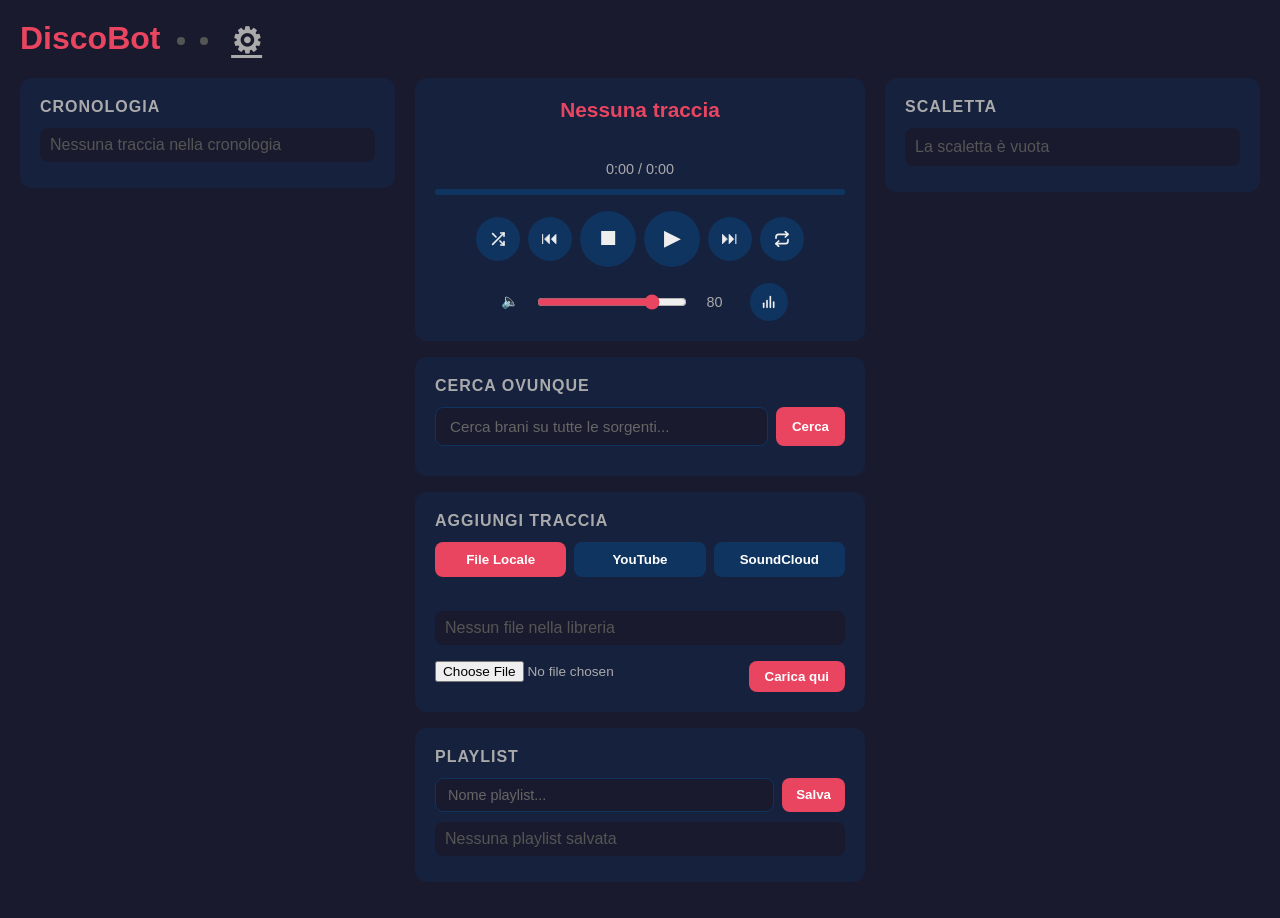
==== commit b3bb68f1: "[Player] Implemented real Spotify integration" ====
--- a/static/index.html
+++ b/static/index.html
@@ -4,535 +4,16 @@
     <meta charset="UTF-8">
     <meta name="viewport" content="width=device-width, initial-scale=1.0">
     <title>DiscoBot</title>
-    <style>
-        * { margin: 0; padding: 0; box-sizing: border-box; }
-        body {
-            font-family: -apple-system, BlinkMacSystemFont, 'Segoe UI', sans-serif;
-            background: #1a1a2e;
-            color: #eee;
-            min-height: 100vh;
-            display: flex;
-            flex-direction: column;
-            align-items: center;
-            padding: 20px;
-        }
-        h1 { color: #e94560; margin-bottom: 20px; font-size: 2em; }
-        .layout {
-            width: 100%;
-            max-width: 500px;
-        }
-        .col-left, .col-center, .col-right {
-            width: 100%;
-        }
-        .card {
-            background: #16213e;
-            border-radius: 12px;
-            padding: 20px;
-            width: 100%;
-            margin-bottom: 16px;
-        }
-        .now-playing {
-            text-align: center;
-        }
-        .now-playing .title {
-            font-size: 1.3em;
-            font-weight: bold;
-            margin-bottom: 4px;
-            color: #e94560;
-            min-height: 1.6em;
-        }
-        .now-playing .artist-info {
-            color: #aaa;
-            font-size: 0.9em;
-            margin-bottom: 8px;
-            min-height: 1.2em;
-        }
-        .now-playing .time {
-            color: #aaa;
-            font-size: 0.9em;
-            margin-bottom: 12px;
-        }
-        .progress-bar {
-            width: 100%;
-            height: 6px;
-            background: #0f3460;
-            border-radius: 3px;
-            cursor: pointer;
-            margin-bottom: 16px;
-        }
-        .progress-bar .fill {
-            height: 100%;
-            background: #e94560;
-            border-radius: 3px;
-            width: 0%;
-            transition: width 0.3s;
-        }
-        .controls {
-            display: flex;
-            justify-content: center;
-            align-items: center;
-            gap: 8px;
-            margin-bottom: 16px;
-        }
-        .controls button, .mode-btn {
-            background: #0f3460;
-            border: none;
-            color: #eee;
-            width: 44px;
-            height: 44px;
-            border-radius: 50%;
-            font-size: 1.1em;
-            cursor: pointer;
-            transition: background 0.2s;
-            display: inline-flex;
-            align-items: center;
-            justify-content: center;
-            line-height: 1;
-            padding: 0;
-        }
-        .controls button:hover, .mode-btn:hover { background: #e94560; }
-        .controls button.play-btn { width: 56px; height: 56px; font-size: 1.4em; }
-        .controls button.active, .mode-btn.active { background: #e94560; }
-        .mode-btn { width: 38px; height: 38px; font-size: 0.85em; }
-        .volume {
-            display: flex;
-            align-items: center;
-            gap: 10px;
-            justify-content: center;
-        }
-        .volume input[type="range"] {
-            width: 150px;
-            accent-color: #e94560;
-        }
-        .volume span { font-size: 0.9em; color: #aaa; width: 35px; }
-        .add-track {
-            display: flex;
-            gap: 8px;
-        }
-        .add-track input {
-            flex: 1;
-            padding: 10px 14px;
-            border-radius: 8px;
-            border: 1px solid #0f3460;
-            background: #1a1a2e;
-            color: #eee;
-            font-size: 0.95em;
-        }
-        .add-track input::placeholder { color: #666; }
-        .add-track button, .type-toggle button {
-            padding: 10px 16px;
-            border-radius: 8px;
-            border: none;
-            background: #e94560;
-            color: #fff;
-            cursor: pointer;
-            font-weight: bold;
-        }
-        .add-track button:hover { background: #c73650; }
-        .type-toggle {
-            display: flex;
-            gap: 8px;
-            margin-bottom: 10px;
-        }
-        .type-toggle button {
-            flex: 1;
-            background: #0f3460;
-        }
-        .type-toggle button.active { background: #e94560; }
-        .queue-list {
-            list-style: none;
-        }
-        .queue-list li {
-            display: flex;
-            justify-content: space-between;
-            align-items: center;
-            padding: 10px;
-            background: #1a1a2e;
-            border-radius: 8px;
-            margin-bottom: 6px;
-        }
-        .queue-list li .track-name {
-            flex: 1;
-            overflow: hidden;
-            text-overflow: ellipsis;
-            white-space: nowrap;
-            margin-right: 10px;
-        }
-        .queue-list li .track-artist {
-            font-size: 0.8em;
-            color: #888;
-        }
-        .queue-list li .track-type {
-            font-size: 0.75em;
-            background: #0f3460;
-            padding: 2px 8px;
-            border-radius: 4px;
-            margin-right: 8px;
-        }
-        .queue-list li button {
-            background: none;
-            border: none;
-            color: #e94560;
-            cursor: pointer;
-            font-size: 1.1em;
-            padding: 4px;
-        }
-        .card h2 {
-            font-size: 1em;
-            color: #aaa;
-            margin-bottom: 12px;
-            text-transform: uppercase;
-            letter-spacing: 1px;
-        }
-        .queue-list li .drag-handle {
-            cursor: grab;
-            color: #555;
-            font-size: 1.2em;
-            margin-right: 8px;
-            user-select: none;
-        }
-        .queue-list li .drag-handle:active { cursor: grabbing; }
-        .queue-list li .move-btn {
-            background: none;
-            border: none;
-            color: #aaa;
-            cursor: pointer;
-            font-size: 1em;
-            padding: 4px;
-        }
-        .queue-list li .move-btn:hover { color: #e94560; }
-        .queue-list li.dragging { opacity: 0.4; }
-        .queue-list li.drag-over {
-            border: 2px dashed #e94560;
-            background: #1e2a4a;
-        }
-        .empty-queue {
-            text-align: center;
-            color: #555;
-            padding: 20px;
-        }
-        .media-list {
-            list-style: none;
-            max-height: 250px;
-            overflow-y: auto;
-        }
-        .media-list li {
-            display: flex;
-            justify-content: space-between;
-            align-items: center;
-            padding: 8px 10px;
-            background: #1a1a2e;
-            border-radius: 8px;
-            margin-bottom: 6px;
-        }
-        .media-list li span {
-            flex: 1;
-            overflow: hidden;
-            text-overflow: ellipsis;
-            white-space: nowrap;
-            margin-right: 10px;
-            font-size: 0.9em;
-        }
-        .media-list li button {
-            background: #e94560;
-            border: none;
-            color: #fff;
-            width: 30px;
-            height: 30px;
-            border-radius: 50%;
-            cursor: pointer;
-            font-size: 1em;
-            font-weight: bold;
-            flex-shrink: 0;
-        }
-        .media-list li button:hover { background: #c73650; }
-        .upload-form {
-            display: flex;
-            gap: 8px;
-            margin-top: 10px;
-        }
-        .upload-form input[type="file"] {
-            flex: 1;
-            font-size: 0.85em;
-            color: #aaa;
-        }
-        .upload-form button {
-            padding: 8px 16px;
-            border-radius: 8px;
-            border: none;
-            background: #e94560;
-            color: #fff;
-            cursor: pointer;
-            font-weight: bold;
-            white-space: nowrap;
-        }
-        .upload-form button:hover { background: #c73650; }
-        .media-breadcrumb {
-            display: flex;
-            align-items: center;
-            gap: 6px;
-            padding: 8px 10px;
-            background: #16213e;
-            border-radius: 8px;
-            margin-bottom: 8px;
-            font-size: 0.9em;
-            color: #aaa;
-            flex-wrap: wrap;
-        }
-        .media-breadcrumb .crumb {
-            color: #ddd;
-            cursor: pointer;
-            text-decoration: none;
-            padding: 2px 4px;
-            border-radius: 4px;
-        }
-        .media-breadcrumb .crumb:hover { color: #fff; background: #0f3460; }
-        .media-breadcrumb .sep { color: #555; }
-        .media-list li.dir {
-            background: #0f3460;
-            cursor: pointer;
-            border-left: 3px solid #e94560;
-        }
-        .media-list li.dir:hover { background: #1f4068; }
-        .media-list li.dir span { font-weight: 600; color: #f0f0f0; }
-        .media-list li.dir span::before { content: "📁  "; }
-        .media-list li.file span::before { content: "🎵  "; opacity: 0.7; }
-        .empty-media {
-            text-align: center;
-            color: #555;
-            padding: 20px;
-        }
-        .history-list {
-            list-style: none;
-            max-height: 250px;
-            overflow-y: auto;
-        }
-        .history-list li {
-            display: flex;
-            justify-content: space-between;
-            align-items: center;
-            padding: 8px 10px;
-            background: #1a1a2e;
-            border-radius: 8px;
-            margin-bottom: 6px;
-        }
-        .history-list li .track-name {
-            flex: 1;
-            overflow: hidden;
-            text-overflow: ellipsis;
-            white-space: nowrap;
-            margin-right: 10px;
-            font-size: 0.9em;
-        }
-        .history-list li .track-type {
-            font-size: 0.75em;
-            background: #0f3460;
-            padding: 2px 8px;
-            border-radius: 4px;
-            margin-right: 8px;
-            flex-shrink: 0;
-        }
-        .history-list li .track-time {
-            color: #666;
-            font-size: 0.75em;
-            margin-right: 8px;
-            flex-shrink: 0;
-        }
-        .history-list li button {
-            background: #0f3460;
-            border: none;
-            color: #fff;
-            padding: 4px 10px;
-            border-radius: 6px;
-            cursor: pointer;
-            font-size: 0.8em;
-            font-weight: bold;
-            flex-shrink: 0;
-        }
-        .history-list li button:hover { background: #e94560; }
-        .empty-history {
-            text-align: center;
-            color: #555;
-            padding: 20px;
-        }
-        /* Unified search */
-        .search-tabs {
-            display: flex;
-            gap: 6px;
-            margin-bottom: 10px;
-        }
-        .search-tabs button {
-            flex: 1;
-            padding: 8px 10px;
-            border-radius: 8px;
-            border: none;
-            background: #0f3460;
-            color: #aaa;
-            cursor: pointer;
-            font-size: 0.8em;
-            font-weight: bold;
-        }
-        .search-tabs button.active { background: #e94560; color: #fff; }
-        .search-tabs button:hover:not(.active) { background: #1a2a50; }
-        .search-tab-panel { display: none; }
-        .search-tab-panel.active { display: block; }
-        .search-tab-panel .media-list { max-height: 300px; overflow-y: auto; }
-        .search-loading {
-            text-align: center;
-            color: #888;
-            padding: 16px;
-        }
-        .search-empty {
-            text-align: center;
-            color: #555;
-            padding: 16px;
-        }
-
-        #clearHistoryBtn {
-            width: 100%;
-            margin-top: 10px;
-            padding: 8px;
-            border-radius: 8px;
-            border: none;
-            background: #0f3460;
-            color: #aaa;
-            cursor: pointer;
-            font-size: 0.85em;
-        }
-        #clearHistoryBtn:hover { background: #e94560; color: #fff; }
-
-        .history-pagination {
-            display: flex;
-            align-items: center;
-            justify-content: space-between;
-            gap: 8px;
-            margin-top: 8px;
-            font-size: 0.85em;
-            color: #aaa;
-        }
-        .history-pagination button {
-            background: #0f3460;
-            border: none;
-            color: #ddd;
-            padding: 6px 12px;
-            border-radius: 6px;
-            cursor: pointer;
-            font-size: 0.9em;
-        }
-        .history-pagination button:hover:not(:disabled) { background: #e94560; color: #fff; }
-        .history-pagination button:disabled { opacity: 0.4; cursor: not-allowed; }
-        .history-pagination .page-info { flex: 1; text-align: center; }
-
-        /* Playlist styles */
-        .playlist-controls {
-            display: flex;
-            gap: 8px;
-            margin-bottom: 10px;
-        }
-        .playlist-controls input {
-            flex: 1;
-            padding: 8px 12px;
-            border-radius: 8px;
-            border: 1px solid #0f3460;
-            background: #1a1a2e;
-            color: #eee;
-            font-size: 0.9em;
-        }
-        .playlist-controls input::placeholder { color: #666; }
-        .playlist-controls button {
-            padding: 8px 14px;
-            border-radius: 8px;
-            border: none;
-            background: #e94560;
-            color: #fff;
-            cursor: pointer;
-            font-weight: bold;
-            white-space: nowrap;
-        }
-        .playlist-controls button:hover { background: #c73650; }
-        .playlist-list {
-            list-style: none;
-            max-height: 250px;
-            overflow-y: auto;
-        }
-        .playlist-list li {
-            display: flex;
-            justify-content: space-between;
-            align-items: center;
-            padding: 8px 10px;
-            background: #1a1a2e;
-            border-radius: 8px;
-            margin-bottom: 6px;
-        }
-        .playlist-list li .pl-info {
-            flex: 1;
-            overflow: hidden;
-            margin-right: 8px;
-        }
-        .playlist-list li .pl-name {
-            font-size: 0.95em;
-            font-weight: bold;
-        }
-        .playlist-list li .pl-count {
-            font-size: 0.75em;
-            color: #888;
-        }
-        .playlist-list li .pl-actions {
-            display: flex;
-            gap: 4px;
-            flex-shrink: 0;
-        }
-        .playlist-list li .pl-actions button {
-            background: #0f3460;
-            border: none;
-            color: #fff;
-            padding: 4px 10px;
-            border-radius: 6px;
-            cursor: pointer;
-            font-size: 0.8em;
-            font-weight: bold;
-        }
-        .playlist-list li .pl-actions button:hover { background: #e94560; }
-        .playlist-list li .pl-actions button.del-btn { color: #e94560; background: none; }
-        .playlist-list li .pl-actions button.del-btn:hover { color: #fff; background: #e94560; }
-        .empty-playlist {
-            text-align: center;
-            color: #555;
-            padding: 20px;
-        }
-
-        /* WS status dot */
-        .ws-status {
-            width: 8px; height: 8px; border-radius: 50%;
-            display: inline-block; margin-left: 8px;
-            background: #555; vertical-align: middle;
-        }
-        .ws-status.connected { background: #4caf50; }
-
-        /* Desktop: layout a 3 colonne */
-        @media (min-width: 1024px) {
-            body { align-items: stretch; }
-            .layout {
-                display: grid;
-                grid-template-columns: minmax(0, 1fr) minmax(0, 1.2fr) minmax(0, 1fr);
-                gap: 20px;
-                max-width: 1400px;
-                width: 100%;
-                align-items: start;
-                margin: 0 auto;
-            }
-            .col-left { order: 1; }
-            .col-center { order: 2; }
-            .col-right { order: 3; }
-            .card { max-width: none; }
-            .history-list { max-height: 70vh; }
-            .queue-list { max-height: 70vh; overflow-y: auto; }
-        }
-    </style>
+    <link rel="stylesheet" href="/static/app.css">
 </head>
 <body>
-    <h1>DiscoBot <span class="ws-status" id="wsStatus" title="WebSocket"></span></h1>
+    <h1>DiscoBot
+        <span class="ws-status" id="wsStatus" title="WebSocket"></span>
+        <span class="spotify-status" id="spotifyStatus" title="Spotify auth" onclick="location.hash='#/settings'"></span>
+        <a class="icon-btn" href="#/settings" title="Impostazioni">&#9881;</a>
+    </h1>
 
+    <main id="mainView" class="view">
     <div class="layout">
         <!-- Colonna centrale: Now Playing + Aggiungi Traccia -->
         <div class="col-center">
@@ -666,621 +147,47 @@
             </div>
         </div>
     </div>
+    </main>
 
-    <script>
-        let trackType = 'local';
-        let isPlaying = false;
-        let currentShuffle = false;
-        let currentRepeat = 'off';
-        let currentNormalize = true;
-        let ws = null;
-        let wsReconnectTimer = null;
+    <main id="settingsView" class="view" hidden>
+        <div class="settings-page">
+            <div class="settings-page-header">
+                <a class="back-btn" href="#/" title="Indietro">&larr; Indietro</a>
+                <h2>Impostazioni</h2>
+            </div>
+            <div class="card settings-section">
+                <h3>Spotify</h3>
+                <div class="auth-row">
+                    <span class="dot" id="settingsSpotifyDot"></span>
+                    <span id="settingsSpotifyLabel">Verifica in corso...</span>
+                </div>
+                <div id="spotifyLoginArea">
+                    <button class="btn-primary" id="spotifyLoginBtn" onclick="startSpotifyZeroconf()">
+                        Login Spotify Connect
+                    </button>
+                    <div class="hint">Richiede un account Premium e che il telefono sia sulla stessa rete LAN del kiosk.</div>
+                </div>
+                <div class="instructions" id="spotifyInstructions" style="display:none">
+                    <div style="margin-bottom:8px;">
+                        <span class="spinner"></span>
+                        <strong>In attesa del login...</strong>
+                    </div>
+                    <ol>
+                        <li>Apri l'app Spotify sul telefono (account Premium)</li>
+                        <li>Tocca l'icona Dispositivi (in basso, vicino al brano)</li>
+                        <li>Seleziona <strong id="spotifyDeviceName">DiscoBot</strong></li>
+                    </ol>
+                    <button class="btn-secondary" onclick="stopSpotifyZeroconf()" style="margin-top:10px;">
+                        Annulla
+                    </button>
+                </div>
+                <div class="success-msg" id="spotifySuccess" style="display:none">
+                    &check; Login completato
+                </div>
+            </div>
+        </div>
+    </main>
 
-        // --- WebSocket ---
-        function connectWebSocket() {
-            const protocol = location.protocol === 'https:' ? 'wss:' : 'ws:';
-            ws = new WebSocket(`${protocol}//${location.host}/ws`);
-            ws.onopen = () => {
-                document.getElementById('wsStatus').classList.add('connected');
-                if (wsReconnectTimer) { clearInterval(wsReconnectTimer); wsReconnectTimer = null; }
-            };
-            ws.onmessage = (event) => {
-                const state = JSON.parse(event.data);
-                applyState(state);
-            };
-            ws.onclose = () => {
-                document.getElementById('wsStatus').classList.remove('connected');
-                if (!wsReconnectTimer) {
-                    wsReconnectTimer = setInterval(() => {
-                        if (!ws || ws.readyState === WebSocket.CLOSED) connectWebSocket();
-                    }, 3000);
-                }
-            };
-            ws.onerror = () => ws.close();
-        }
-
-        // Fallback polling for position updates (WS doesn't push these continuously)
-        setInterval(async () => {
-            try {
-                const state = await api('/player/state');
-                // Only update time-sensitive fields, not the full UI
-                document.getElementById('currentTime').textContent = formatTime(state.position);
-                document.getElementById('totalTime').textContent = formatTime(state.duration);
-                const pct = state.duration > 0 ? (state.position / state.duration * 100) : 0;
-                document.getElementById('progressFill').style.width = pct + '%';
-                isPlaying = state.is_playing;
-                document.getElementById('playPauseBtn').innerHTML = isPlaying ? '&#9208;' : '&#9654;';
-            } catch (e) {}
-        }, 1000);
-
-        function applyState(state) {
-            isPlaying = state.is_playing;
-
-            // Now playing
-            const track = state.current_track;
-            const title = track ? track.title : 'Nessuna traccia';
-            document.getElementById('trackTitle').textContent = title;
-
-            // Artist / album info
-            const artistEl = document.getElementById('artistInfo');
-            if (track && (track.artist || track.album)) {
-                const parts = [];
-                if (track.artist) parts.push(track.artist);
-                if (track.album) parts.push(track.album);
-                artistEl.textContent = parts.join(' — ');
-            } else {
-                artistEl.textContent = '';
-            }
-
-            document.getElementById('currentTime').textContent = formatTime(state.position);
-            document.getElementById('totalTime').textContent = formatTime(state.duration);
-            document.getElementById('playPauseBtn').innerHTML = isPlaying ? '&#9208;' : '&#9654;';
-
-            // Progress
-            const pct = state.duration > 0 ? (state.position / state.duration * 100) : 0;
-            document.getElementById('progressFill').style.width = pct + '%';
-
-            // Volume
-            document.getElementById('volumeSlider').value = state.volume;
-            document.getElementById('volumeLabel').textContent = state.volume;
-
-            // Shuffle & Repeat
-            currentShuffle = state.shuffle;
-            currentRepeat = state.repeat;
-            document.getElementById('shuffleBtn').classList.toggle('active', currentShuffle);
-            const repeatBtn = document.getElementById('repeatBtn');
-            repeatBtn.classList.toggle('active', currentRepeat !== 'off');
-            const repeatSvg = '<svg width="16" height="16" viewBox="0 0 24 24" fill="none" stroke="currentColor" stroke-width="2.5" stroke-linecap="round" stroke-linejoin="round"><polyline points="17 1 21 5 17 9"/><path d="M3 11V9a4 4 0 0 1 4-4h14"/><polyline points="7 23 3 19 7 15"/><path d="M21 13v2a4 4 0 0 1-4 4H3"/></svg>';
-            if (currentRepeat === 'one') {
-                repeatBtn.innerHTML = repeatSvg + '<small style="font-size:0.6em;margin-left:-2px;">1</small>';
-            } else {
-                repeatBtn.innerHTML = repeatSvg;
-            }
-
-            // Auto-livellamento (normalize)
-            currentNormalize = state.normalize !== false;
-            document.getElementById('normalizeBtn').classList.toggle('active', currentNormalize);
-
-            // Queue
-            renderQueue(state.queue);
-            refreshHistory();
-        }
-
-        function setType(type) {
-            trackType = type;
-            document.getElementById('btnLocal').classList.toggle('active', type === 'local');
-            document.getElementById('btnYoutube').classList.toggle('active', type === 'youtube');
-            document.getElementById('btnSpotify').classList.toggle('active', type === 'spotify');
-            document.getElementById('btnSoundcloud').classList.toggle('active', type === 'soundcloud');
-            document.getElementById('youtubeInput').style.display = type === 'youtube' ? 'block' : 'none';
-            document.getElementById('localInput').style.display = type === 'local' ? 'block' : 'none';
-            document.getElementById('spotifyInput').style.display = type === 'spotify' ? 'block' : 'none';
-            document.getElementById('soundcloudInput').style.display = type === 'soundcloud' ? 'block' : 'none';
-        }
-
-        async function api(url, method = 'GET', body = null) {
-            const opts = { method };
-            if (body) {
-                opts.headers = { 'Content-Type': 'application/json' };
-                opts.body = JSON.stringify(body);
-            }
-            const res = await fetch(url, opts);
-            return res.json();
-        }
-
-        let currentMediaPath = '';
-
-        function escapeAttr(s) {
-            return s.replace(/&/g, '&amp;').replace(/'/g, '&#39;').replace(/"/g, '&quot;');
-        }
-
-        function renderMediaBreadcrumb(path) {
-            const crumbs = ['<span class="crumb" onclick="navigateMedia(\'\')">media</span>'];
-            const parts = path.split('/').filter(Boolean);
-            let acc = '';
-            parts.forEach((p, i) => {
-                acc = acc ? acc + '/' + p : p;
-                crumbs.push('<span class="sep">/</span>');
-                if (i === parts.length - 1) {
-                    crumbs.push(`<span style="color:#fff;">${p}</span>`);
-                } else {
-                    crumbs.push(`<span class="crumb" onclick="navigateMedia('${escapeAttr(acc)}')">${p}</span>`);
-                }
-            });
-            document.getElementById('mediaBreadcrumb').innerHTML = crumbs.join('');
-        }
-
-        async function refreshMedia() {
-            try {
-                const data = await api('/media/list?path=' + encodeURIComponent(currentMediaPath));
-                renderMediaBreadcrumb(data.path);
-                const list = document.getElementById('mediaList');
-                const items = [];
-
-                if (data.parent !== null) {
-                    items.push(
-                        `<li class="dir" onclick="navigateMedia('${escapeAttr(data.parent)}')">
-                            <span>..</span>
-                        </li>`
-                    );
-                }
-                data.dirs.forEach(d => {
-                    const childPath = data.path ? data.path + '/' + d : d;
-                    items.push(
-                        `<li class="dir" onclick="navigateMedia('${escapeAttr(childPath)}')">
-                            <span>${d}</span>
-                        </li>`
-                    );
-                });
-                data.files.forEach(f => {
-                    const fullPath = data.path ? data.path + '/' + f : f;
-                    items.push(
-                        `<li class="file">
-                            <span>${f}</span>
-                            <button onclick="addMediaToQueue('${escapeAttr(fullPath)}')">+</button>
-                        </li>`
-                    );
-                });
-
-                if (items.length === 0) {
-                    list.innerHTML = '<li class="empty-media">Cartella vuota</li>';
-                } else {
-                    list.innerHTML = items.join('');
-                }
-            } catch (e) {
-                console.error('Media refresh failed:', e);
-            }
-        }
-
-        function navigateMedia(path) {
-            currentMediaPath = path || '';
-            refreshMedia();
-        }
-
-        async function addMediaToQueue(filepath) {
-            await api('/queue/add-media?path=' + encodeURIComponent(filepath), 'POST');
-        }
-
-        async function uploadFile() {
-            const input = document.getElementById('fileUpload');
-            if (!input.files.length) return;
-            const formData = new FormData();
-            formData.append('file', input.files[0]);
-            await fetch('/media/upload?path=' + encodeURIComponent(currentMediaPath), {
-                method: 'POST',
-                body: formData
-            });
-            input.value = '';
-            refreshMedia();
-        }
-
-        async function addTrack() {
-            const input = document.getElementById('trackInput');
-            const url = input.value.trim();
-            if (!url) return;
-            await api('/queue/add', 'POST', { path: url, type: 'youtube' });
-            input.value = '';
-        }
-
-        async function searchYoutube() {
-            const input = document.getElementById('youtubeSearchInput');
-            const query = input.value.trim();
-            if (!query) return;
-            const list = document.getElementById('youtubeSearchResults');
-            list.innerHTML = '<li class="empty-media">Ricerca in corso...</li>';
-            try {
-                const data = await api('/youtube/search?q=' + encodeURIComponent(query));
-                if (data.results.length === 0) {
-                    list.innerHTML = '<li class="empty-media">Nessun risultato</li>';
-                } else {
-                    list.innerHTML = data.results.map(r =>
-                        `<li>
-                            <span><strong>${r.title}</strong>${r.artist ? ' — ' + r.artist : ''}<br><small style="color:#888">${fmtDuration(r.duration_ms)}</small></span>
-                            <button onclick="addYoutubeTrack('${r.url.replace(/'/g, "\\'")}')">+</button>
-                        </li>`
-                    ).join('');
-                }
-            } catch (e) {
-                list.innerHTML = '<li class="empty-media">Errore nella ricerca</li>';
-            }
-        }
-
-        async function addYoutubeTrack(url) {
-            await api('/queue/add', 'POST', { path: url, type: 'youtube' });
-        }
-
-        async function searchSpotify() {
-            const input = document.getElementById('spotifySearchInput');
-            const query = input.value.trim();
-            if (!query) return;
-            const list = document.getElementById('spotifyResults');
-            list.innerHTML = '<li class="empty-media">Ricerca in corso...</li>';
-            try {
-                const data = await api('/spotify/search?q=' + encodeURIComponent(query));
-                if (data.results.length === 0) {
-                    list.innerHTML = '<li class="empty-media">Nessun risultato</li>';
-                } else {
-                    list.innerHTML = data.results.map(r =>
-                        `<li>
-                            <span><strong>${r.title}</strong> — ${r.artist}<br><small style="color:#888">${r.album} · ${Math.floor(r.duration_ms/60000)}:${String(Math.floor((r.duration_ms%60000)/1000)).padStart(2,'0')}</small></span>
-                            <button onclick="addSpotifyTrack('${r.spotify_id}')">+</button>
-                        </li>`
-                    ).join('');
-                }
-            } catch (e) {
-                list.innerHTML = '<li class="empty-media">Errore nella ricerca</li>';
-            }
-        }
-
-        async function addSpotifyTrack(spotifyId) {
-            await api('/queue/add', 'POST', { path: spotifyId, type: 'spotify' });
-        }
-
-        function fmtDuration(ms) {
-            if (!ms) return '';
-            return Math.floor(ms/60000) + ':' + String(Math.floor((ms%60000)/1000)).padStart(2,'0');
-        }
-
-        function switchSearchTab(tab) {
-            document.querySelectorAll('.search-tabs button').forEach(b => b.classList.toggle('active', b.dataset.tab === tab));
-            document.querySelectorAll('.search-tab-panel').forEach(p => p.classList.toggle('active', p.dataset.tab === tab));
-        }
-
-        async function unifiedSearch() {
-            const input = document.getElementById('unifiedSearchInput');
-            const query = input.value.trim();
-            if (!query) return;
-            const container = document.getElementById('unifiedResults');
-            container.innerHTML = '<div class="search-loading">Ricerca in corso...</div>';
-            try {
-                const data = await api('/search?q=' + encodeURIComponent(query));
-
-                const sources = [
-                    { key: 'local', label: 'File', items: data.local || [], render: f =>
-                        `<li><span>${f.title}</span><button onclick="addMediaToQueue('${f.filename.replace(/'/g, "\\'")}')">+</button></li>`
-                    },
-                    { key: 'youtube', label: 'YouTube', items: data.youtube || [], render: r =>
-                        `<li><span><strong>${r.title}</strong>${r.artist ? ' — ' + r.artist : ''}<br><small style="color:#888">${fmtDuration(r.duration_ms)}</small></span><button onclick="api('/queue/add','POST',{path:'${r.url.replace(/'/g, "\\'")}',type:'youtube'})">+</button></li>`
-                    },
-                    { key: 'spotify', label: 'Spotify', items: data.spotify || [], render: r =>
-                        `<li><span><strong>${r.title}</strong> — ${r.artist}<br><small style="color:#888">${r.album || ''} · ${fmtDuration(r.duration_ms)}</small></span><button onclick="addSpotifyTrack('${r.spotify_id}')">+</button></li>`
-                    },
-                    { key: 'soundcloud', label: 'SoundCloud', items: data.soundcloud || [], render: r =>
-                        `<li><span><strong>${r.title}</strong>${r.artist ? ' — ' + r.artist : ''}<br><small style="color:#888">${fmtDuration(r.duration_ms)}</small></span><button onclick="addSoundCloudTrack('${r.url.replace(/'/g, "\\'")}')">+</button></li>`
-                    },
-                ];
-
-                const withResults = sources.filter(s => s.items.length > 0);
-                if (withResults.length === 0) {
-                    container.innerHTML = '<div class="search-empty">Nessun risultato trovato</div>';
-                    return;
-                }
-
-                let tabsHtml = '<div class="search-tabs">';
-                tabsHtml += withResults.map((s, i) =>
-                    `<button data-tab="${s.key}" class="${i === 0 ? 'active' : ''}" onclick="switchSearchTab('${s.key}')">${s.label} (${s.items.length})</button>`
-                ).join('');
-                tabsHtml += '</div>';
-
-                let panelsHtml = withResults.map((s, i) =>
-                    `<div class="search-tab-panel ${i === 0 ? 'active' : ''}" data-tab="${s.key}"><ul class="media-list">${s.items.map(s.render).join('')}</ul></div>`
-                ).join('');
-
-                container.innerHTML = tabsHtml + panelsHtml;
-            } catch (e) {
-                container.innerHTML = '<div class="search-empty">Errore nella ricerca</div>';
-            }
-        }
-
-        async function searchSoundCloud() {
-            const input = document.getElementById('soundcloudSearchInput');
-            const query = input.value.trim();
-            if (!query) return;
-            const list = document.getElementById('soundcloudResults');
-            list.innerHTML = '<li class="empty-media">Ricerca in corso...</li>';
-            try {
-                const data = await api('/soundcloud/search?q=' + encodeURIComponent(query));
-                if (data.results.length === 0) {
-                    list.innerHTML = '<li class="empty-media">Nessun risultato</li>';
-                } else {
-                    list.innerHTML = data.results.map(r =>
-                        `<li>
-                            <span><strong>${r.title}</strong>${r.artist ? ' — ' + r.artist : ''}<br><small style="color:#888">${Math.floor(r.duration_ms/60000)}:${String(Math.floor((r.duration_ms%60000)/1000)).padStart(2,'0')}</small></span>
-                            <button onclick="addSoundCloudTrack('${r.url.replace(/'/g, "\\'")}')">+</button>
-                        </li>`
-                    ).join('');
-                }
-            } catch (e) {
-                list.innerHTML = '<li class="empty-media">Errore nella ricerca</li>';
-            }
-        }
-
-        async function addSoundCloudTrack(url) {
-            await api('/queue/add', 'POST', { path: url, type: 'soundcloud' });
-        }
-
-        async function removeTrack(id) {
-            await api('/queue/' + id, 'DELETE');
-        }
-
-        async function moveTrack(id, position) {
-            await api('/queue/' + id + '/move?position=' + position, 'POST');
-        }
-
-        let draggedTrackId = null;
-
-        function togglePlayPause() {
-            api(isPlaying ? '/player/pause' : '/player/play', 'POST');
-        }
-
-        function toggleShuffle() {
-            api('/player/shuffle?enabled=' + (!currentShuffle), 'POST');
-        }
-
-        function cycleRepeat() {
-            const modes = ['off', 'one', 'all'];
-            const next = modes[(modes.indexOf(currentRepeat) + 1) % modes.length];
-            api('/player/repeat?mode=' + next, 'POST');
-        }
-
-        function toggleNormalize() {
-            api('/player/normalize?enabled=' + (!currentNormalize), 'POST');
-        }
-
-        function formatTime(seconds) {
-            const m = Math.floor(seconds / 60);
-            const s = Math.floor(seconds % 60);
-            return m + ':' + s.toString().padStart(2, '0');
-        }
-
-        function renderQueue(queue) {
-            const list = document.getElementById('queueList');
-            if (queue.length === 0) {
-                list.innerHTML = '<li class="empty-queue">La scaletta è vuota</li>';
-                return;
-            }
-            const len = queue.length;
-            list.innerHTML = queue.map((t, i) => {
-                const artistPart = t.artist ? `<span class="track-artist">${t.artist}</span>` : '';
-                return `<li draggable="true" data-track-id="${t.id}" data-index="${i}">
-                    <span class="drag-handle">&#10303;</span>
-                    <span class="track-type">${t.type === 'youtube' ? 'YT' : t.type === 'spotify' ? 'SP' : t.type === 'soundcloud' ? 'SC' : 'FILE'}</span>
-                    <span class="track-name">${t.title}${artistPart ? '<br>' + artistPart : ''}</span>
-                    ${i > 0 ? `<button class="move-btn" onclick="moveTrack(${t.id}, ${i - 1})">&#8593;</button>` : ''}
-                    ${i < len - 1 ? `<button class="move-btn" onclick="moveTrack(${t.id}, ${i + 1})">&#8595;</button>` : ''}
-                    <button onclick="removeTrack(${t.id})">&#10005;</button>
-                </li>`;
-            }).join('');
-
-            // Attach drag & drop events
-            list.querySelectorAll('li[draggable]').forEach(li => {
-                li.addEventListener('dragstart', (e) => {
-                    draggedTrackId = li.dataset.trackId;
-                    li.classList.add('dragging');
-                    e.dataTransfer.effectAllowed = 'move';
-                    e.dataTransfer.setData('text/plain', li.dataset.trackId);
-                });
-                li.addEventListener('dragend', () => {
-                    li.classList.remove('dragging');
-                    list.querySelectorAll('.drag-over').forEach(el => el.classList.remove('drag-over'));
-                    draggedTrackId = null;
-                });
-                li.addEventListener('dragover', (e) => {
-                    e.preventDefault();
-                    e.dataTransfer.dropEffect = 'move';
-                    if (li.dataset.trackId !== draggedTrackId) {
-                        li.classList.add('drag-over');
-                    }
-                });
-                li.addEventListener('dragleave', () => {
-                    li.classList.remove('drag-over');
-                });
-                li.addEventListener('drop', (e) => {
-                    e.preventDefault();
-                    li.classList.remove('drag-over');
-                    const targetIndex = parseInt(li.dataset.index);
-                    const srcId = e.dataTransfer.getData('text/plain');
-                    if (srcId && li.dataset.trackId !== srcId) {
-                        moveTrack(srcId, targetIndex);
-                    }
-                });
-            });
-        }
-
-        let historyOffset = 0;
-        const historyLimit = 15;
-
-        async function refreshHistory() {
-            try {
-                const data = await api('/history?offset=' + historyOffset + '&limit=' + historyLimit);
-                const list = document.getElementById('historyList');
-                const pag = document.getElementById('historyPagination');
-                const clearBtn = document.getElementById('clearHistoryBtn');
-
-                // Clamp offset if entries were removed and we now overshoot
-                if (historyOffset >= data.total && data.total > 0) {
-                    historyOffset = Math.max(0, Math.floor((data.total - 1) / historyLimit) * historyLimit);
-                    return refreshHistory();
-                }
-
-                if (data.total === 0) {
-                    list.innerHTML = '<li class="empty-history">Nessuna traccia nella cronologia</li>';
-                    pag.style.display = 'none';
-                    clearBtn.style.display = 'none';
-                    return;
-                }
-
-                list.innerHTML = data.items.map((e, i) => {
-                    const globalIdx = data.offset + i;
-                    return `<li>
-                        <span class="track-type">${e.track.type === 'youtube' ? 'YT' : e.track.type === 'spotify' ? 'SP' : e.track.type === 'soundcloud' ? 'SC' : 'FILE'}</span>
-                        <span class="track-name">${e.track.title}</span>
-                        <span class="track-time">${new Date(e.played_at).toLocaleTimeString()}</span>
-                        <button onclick="requeueFromHistory(${globalIdx})">+ Coda</button>
-                        <button onclick="removeHistoryEntry(${globalIdx})" style="background:none;color:#e94560;padding:4px;">&#10005;</button>
-                    </li>`;
-                }).join('');
-
-                clearBtn.style.display = 'block';
-
-                const totalPages = Math.ceil(data.total / data.limit);
-                const currentPage = Math.floor(data.offset / data.limit) + 1;
-                if (totalPages > 1) {
-                    pag.style.display = 'flex';
-                    document.getElementById('histPageInfo').textContent =
-                        `${currentPage} / ${totalPages} (${data.total} tracce)`;
-                    document.getElementById('histPrev').disabled = data.offset === 0;
-                    document.getElementById('histNext').disabled = data.offset + data.limit >= data.total;
-                } else {
-                    pag.style.display = 'none';
-                }
-            } catch (e) {
-                console.error('History refresh failed:', e);
-            }
-        }
-
-        function historyPrev() {
-            historyOffset = Math.max(0, historyOffset - historyLimit);
-            refreshHistory();
-        }
-
-        function historyNext() {
-            historyOffset += historyLimit;
-            refreshHistory();
-        }
-
-        async function requeueFromHistory(index) {
-            await api('/history/' + index + '/requeue', 'POST');
-        }
-
-        async function removeHistoryEntry(index) {
-            await api('/history/' + index, 'DELETE');
-            refreshHistory();
-        }
-
-        async function clearHistory() {
-            if (!confirm('Cancellare tutta la cronologia?')) return;
-            await api('/history', 'DELETE');
-            refreshHistory();
-        }
-
-        // --- Playlists ---
-        async function refreshPlaylists() {
-            try {
-                const data = await api('/playlists');
-                const list = document.getElementById('playlistList');
-                if (data.playlists.length === 0) {
-                    list.innerHTML = '<li class="empty-playlist">Nessuna playlist salvata</li>';
-                } else {
-                    list.innerHTML = data.playlists.map(p =>
-                        `<li>
-                            <div class="pl-info">
-                                <div class="pl-name">${p.name}</div>
-                                <div class="pl-count">${p.track_count} brani</div>
-                            </div>
-                            <div class="pl-actions">
-                                <button onclick="loadPlaylist('${p.name.replace(/'/g, "\\'")}', false)" title="Accoda">+ Coda</button>
-                                <button onclick="loadPlaylist('${p.name.replace(/'/g, "\\'")}', true)" title="Sostituisci">&#9654;</button>
-                                <button class="del-btn" onclick="deletePlaylist('${p.name.replace(/'/g, "\\'")}')">&#10005;</button>
-                            </div>
-                        </li>`
-                    ).join('');
-                }
-            } catch (e) {
-                console.error('Playlist refresh failed:', e);
-            }
-        }
-
-        async function savePlaylist() {
-            const input = document.getElementById('playlistNameInput');
-            const name = input.value.trim();
-            if (!name) return;
-            await api('/playlists/save?name=' + encodeURIComponent(name), 'POST');
-            input.value = '';
-            refreshPlaylists();
-        }
-
-        async function loadPlaylist(name, replace) {
-            await api('/playlists/' + encodeURIComponent(name) + '/load?replace=' + replace, 'POST');
-        }
-
-        async function deletePlaylist(name) {
-            if (!confirm(`Eliminare la playlist "${name}"?`)) return;
-            await api('/playlists/' + encodeURIComponent(name), 'DELETE');
-            refreshPlaylists();
-        }
-
-        // Seek on progress bar click
-        document.getElementById('progressBar').addEventListener('click', async (e) => {
-            const bar = e.currentTarget;
-            const pct = e.offsetX / bar.offsetWidth;
-            const state = await api('/player/state');
-            if (state.duration > 0) {
-                api('/player/seek?position=' + (pct * state.duration), 'POST');
-            }
-        });
-
-        // Allow Enter key to add track
-        document.getElementById('trackInput').addEventListener('keydown', (e) => {
-            if (e.key === 'Enter') addTrack();
-        });
-
-        // Enter key for YouTube search
-        document.getElementById('youtubeSearchInput').addEventListener('keydown', (e) => {
-            if (e.key === 'Enter') searchYoutube();
-        });
-
-        // Enter key for Spotify search
-        document.getElementById('spotifySearchInput').addEventListener('keydown', (e) => {
-            if (e.key === 'Enter') searchSpotify();
-        });
-
-        // Enter key for SoundCloud search
-        document.getElementById('soundcloudSearchInput').addEventListener('keydown', (e) => {
-            if (e.key === 'Enter') searchSoundCloud();
-        });
-
-        // Enter key for unified search
-        document.getElementById('unifiedSearchInput').addEventListener('keydown', (e) => {
-            if (e.key === 'Enter') unifiedSearch();
-        });
-
-        // Enter key for playlist save
-        document.getElementById('playlistNameInput').addEventListener('keydown', (e) => {
-            if (e.key === 'Enter') savePlaylist();
-        });
-
-        // Check if Spotify is configured and show button
-        api('/spotify/status').then(data => {
-            if (data.configured) {
-                document.getElementById('btnSpotify').style.display = '';
-            }
-        });
-
-        // Init
-        connectWebSocket();
-        refreshMedia();
-        refreshPlaylists();
-    </script>
+    <script src="/static/app.js"></script>
 </body>
 </html>
--- a/static/app.css
+++ b/static/app.css
@@ -0,0 +1,628 @@
+* { margin: 0; padding: 0; box-sizing: border-box; }
+body {
+    font-family: -apple-system, BlinkMacSystemFont, 'Segoe UI', sans-serif;
+    background: #1a1a2e;
+    color: #eee;
+    min-height: 100vh;
+    display: flex;
+    flex-direction: column;
+    align-items: center;
+    padding: 20px;
+}
+h1 { color: #e94560; margin-bottom: 20px; font-size: 2em; }
+.layout {
+    width: 100%;
+    max-width: 500px;
+}
+.col-left, .col-center, .col-right {
+    width: 100%;
+}
+.card {
+    background: #16213e;
+    border-radius: 12px;
+    padding: 20px;
+    width: 100%;
+    margin-bottom: 16px;
+}
+.now-playing {
+    text-align: center;
+}
+.now-playing .title {
+    font-size: 1.3em;
+    font-weight: bold;
+    margin-bottom: 4px;
+    color: #e94560;
+    min-height: 1.6em;
+}
+.now-playing .artist-info {
+    color: #aaa;
+    font-size: 0.9em;
+    margin-bottom: 8px;
+    min-height: 1.2em;
+}
+.now-playing .time {
+    color: #aaa;
+    font-size: 0.9em;
+    margin-bottom: 12px;
+}
+.progress-bar {
+    width: 100%;
+    height: 6px;
+    background: #0f3460;
+    border-radius: 3px;
+    cursor: pointer;
+    margin-bottom: 16px;
+}
+.progress-bar .fill {
+    height: 100%;
+    background: #e94560;
+    border-radius: 3px;
+    width: 0%;
+    transition: width 0.3s;
+}
+.controls {
+    display: flex;
+    justify-content: center;
+    align-items: center;
+    gap: 8px;
+    margin-bottom: 16px;
+}
+.controls button, .mode-btn {
+    background: #0f3460;
+    border: none;
+    color: #eee;
+    width: 44px;
+    height: 44px;
+    border-radius: 50%;
+    font-size: 1.1em;
+    cursor: pointer;
+    transition: background 0.2s;
+    display: inline-flex;
+    align-items: center;
+    justify-content: center;
+    line-height: 1;
+    padding: 0;
+}
+.controls button:hover, .mode-btn:hover { background: #e94560; }
+.controls button.play-btn { width: 56px; height: 56px; font-size: 1.4em; }
+.controls button.active, .mode-btn.active { background: #e94560; }
+.mode-btn { width: 38px; height: 38px; font-size: 0.85em; }
+.volume {
+    display: flex;
+    align-items: center;
+    gap: 10px;
+    justify-content: center;
+}
+.volume input[type="range"] {
+    width: 150px;
+    accent-color: #e94560;
+}
+.volume span { font-size: 0.9em; color: #aaa; width: 35px; }
+.add-track {
+    display: flex;
+    gap: 8px;
+}
+.add-track input {
+    flex: 1;
+    padding: 10px 14px;
+    border-radius: 8px;
+    border: 1px solid #0f3460;
+    background: #1a1a2e;
+    color: #eee;
+    font-size: 0.95em;
+}
+.add-track input::placeholder { color: #666; }
+.add-track button, .type-toggle button {
+    padding: 10px 16px;
+    border-radius: 8px;
+    border: none;
+    background: #e94560;
+    color: #fff;
+    cursor: pointer;
+    font-weight: bold;
+}
+.add-track button:hover { background: #c73650; }
+.type-toggle {
+    display: flex;
+    gap: 8px;
+    margin-bottom: 10px;
+}
+.type-toggle button {
+    flex: 1;
+    background: #0f3460;
+}
+.type-toggle button.active { background: #e94560; }
+.queue-list {
+    list-style: none;
+}
+.queue-list li {
+    display: flex;
+    justify-content: space-between;
+    align-items: center;
+    padding: 10px;
+    background: #1a1a2e;
+    border-radius: 8px;
+    margin-bottom: 6px;
+}
+.queue-list li .track-name {
+    flex: 1;
+    overflow: hidden;
+    text-overflow: ellipsis;
+    white-space: nowrap;
+    margin-right: 10px;
+}
+.queue-list li .track-artist {
+    font-size: 0.8em;
+    color: #888;
+}
+.queue-list li .track-type {
+    font-size: 0.75em;
+    background: #0f3460;
+    padding: 2px 8px;
+    border-radius: 4px;
+    margin-right: 8px;
+}
+.queue-list li button {
+    background: none;
+    border: none;
+    color: #e94560;
+    cursor: pointer;
+    font-size: 1.1em;
+    padding: 4px;
+}
+.card h2 {
+    font-size: 1em;
+    color: #aaa;
+    margin-bottom: 12px;
+    text-transform: uppercase;
+    letter-spacing: 1px;
+}
+.queue-list li .drag-handle {
+    cursor: grab;
+    color: #555;
+    font-size: 1.2em;
+    margin-right: 8px;
+    user-select: none;
+}
+.queue-list li .drag-handle:active { cursor: grabbing; }
+.queue-list li .move-btn {
+    background: none;
+    border: none;
+    color: #aaa;
+    cursor: pointer;
+    font-size: 1em;
+    padding: 4px;
+}
+.queue-list li .move-btn:hover { color: #e94560; }
+.queue-list li.dragging { opacity: 0.4; }
+.queue-list li.drag-over {
+    border: 2px dashed #e94560;
+    background: #1e2a4a;
+}
+.empty-queue {
+    text-align: center;
+    color: #555;
+    padding: 20px;
+}
+.media-list {
+    list-style: none;
+    max-height: 250px;
+    overflow-y: auto;
+}
+.media-list li {
+    display: flex;
+    justify-content: space-between;
+    align-items: center;
+    padding: 8px 10px;
+    background: #1a1a2e;
+    border-radius: 8px;
+    margin-bottom: 6px;
+}
+.media-list li span {
+    flex: 1;
+    overflow: hidden;
+    text-overflow: ellipsis;
+    white-space: nowrap;
+    margin-right: 10px;
+    font-size: 0.9em;
+}
+.media-list li button {
+    background: #e94560;
+    border: none;
+    color: #fff;
+    width: 30px;
+    height: 30px;
+    border-radius: 50%;
+    cursor: pointer;
+    font-size: 1em;
+    font-weight: bold;
+    flex-shrink: 0;
+}
+.media-list li button:hover { background: #c73650; }
+.upload-form {
+    display: flex;
+    gap: 8px;
+    margin-top: 10px;
+}
+.upload-form input[type="file"] {
+    flex: 1;
+    font-size: 0.85em;
+    color: #aaa;
+}
+.upload-form button {
+    padding: 8px 16px;
+    border-radius: 8px;
+    border: none;
+    background: #e94560;
+    color: #fff;
+    cursor: pointer;
+    font-weight: bold;
+    white-space: nowrap;
+}
+.upload-form button:hover { background: #c73650; }
+.media-breadcrumb {
+    display: flex;
+    align-items: center;
+    gap: 6px;
+    padding: 8px 10px;
+    background: #16213e;
+    border-radius: 8px;
+    margin-bottom: 8px;
+    font-size: 0.9em;
+    color: #aaa;
+    flex-wrap: wrap;
+}
+.media-breadcrumb .crumb {
+    color: #ddd;
+    cursor: pointer;
+    text-decoration: none;
+    padding: 2px 4px;
+    border-radius: 4px;
+}
+.media-breadcrumb .crumb:hover { color: #fff; background: #0f3460; }
+.media-breadcrumb .sep { color: #555; }
+.media-list li.dir {
+    background: #0f3460;
+    cursor: pointer;
+    border-left: 3px solid #e94560;
+}
+.media-list li.dir:hover { background: #1f4068; }
+.media-list li.dir span { font-weight: 600; color: #f0f0f0; }
+.media-list li.dir span::before { content: "📁  "; }
+.media-list li.file span::before { content: "🎵  "; opacity: 0.7; }
+.empty-media {
+    text-align: center;
+    color: #555;
+    padding: 20px;
+}
+.history-list {
+    list-style: none;
+    max-height: 250px;
+    overflow-y: auto;
+}
+.history-list li {
+    display: flex;
+    justify-content: space-between;
+    align-items: center;
+    padding: 8px 10px;
+    background: #1a1a2e;
+    border-radius: 8px;
+    margin-bottom: 6px;
+}
+.history-list li .track-name {
+    flex: 1;
+    overflow: hidden;
+    text-overflow: ellipsis;
+    white-space: nowrap;
+    margin-right: 10px;
+    font-size: 0.9em;
+}
+.history-list li .track-type {
+    font-size: 0.75em;
+    background: #0f3460;
+    padding: 2px 8px;
+    border-radius: 4px;
+    margin-right: 8px;
+    flex-shrink: 0;
+}
+.history-list li .track-time {
+    color: #666;
+    font-size: 0.75em;
+    margin-right: 8px;
+    flex-shrink: 0;
+}
+.history-list li button {
+    background: #0f3460;
+    border: none;
+    color: #fff;
+    padding: 4px 10px;
+    border-radius: 6px;
+    cursor: pointer;
+    font-size: 0.8em;
+    font-weight: bold;
+    flex-shrink: 0;
+}
+.history-list li button:hover { background: #e94560; }
+.empty-history {
+    text-align: center;
+    color: #555;
+    padding: 20px;
+}
+/* Unified search */
+.search-tabs {
+    display: flex;
+    gap: 6px;
+    margin-bottom: 10px;
+}
+.search-tabs button {
+    flex: 1;
+    padding: 8px 10px;
+    border-radius: 8px;
+    border: none;
+    background: #0f3460;
+    color: #aaa;
+    cursor: pointer;
+    font-size: 0.8em;
+    font-weight: bold;
+}
+.search-tabs button.active { background: #e94560; color: #fff; }
+.search-tabs button:hover:not(.active) { background: #1a2a50; }
+.search-tab-panel { display: none; }
+.search-tab-panel.active { display: block; }
+.search-tab-panel .media-list { max-height: 300px; overflow-y: auto; }
+.search-loading {
+    text-align: center;
+    color: #888;
+    padding: 16px;
+}
+.search-empty {
+    text-align: center;
+    color: #555;
+    padding: 16px;
+}
+
+#clearHistoryBtn {
+    width: 100%;
+    margin-top: 10px;
+    padding: 8px;
+    border-radius: 8px;
+    border: none;
+    background: #0f3460;
+    color: #aaa;
+    cursor: pointer;
+    font-size: 0.85em;
+}
+#clearHistoryBtn:hover { background: #e94560; color: #fff; }
+
+.history-pagination {
+    display: flex;
+    align-items: center;
+    justify-content: space-between;
+    gap: 8px;
+    margin-top: 8px;
+    font-size: 0.85em;
+    color: #aaa;
+}
+.history-pagination button {
+    background: #0f3460;
+    border: none;
+    color: #ddd;
+    padding: 6px 12px;
+    border-radius: 6px;
+    cursor: pointer;
+    font-size: 0.9em;
+}
+.history-pagination button:hover:not(:disabled) { background: #e94560; color: #fff; }
+.history-pagination button:disabled { opacity: 0.4; cursor: not-allowed; }
+.history-pagination .page-info { flex: 1; text-align: center; }
+
+/* Playlist styles */
+.playlist-controls {
+    display: flex;
+    gap: 8px;
+    margin-bottom: 10px;
+}
+.playlist-controls input {
+    flex: 1;
+    padding: 8px 12px;
+    border-radius: 8px;
+    border: 1px solid #0f3460;
+    background: #1a1a2e;
+    color: #eee;
+    font-size: 0.9em;
+}
+.playlist-controls input::placeholder { color: #666; }
+.playlist-controls button {
+    padding: 8px 14px;
+    border-radius: 8px;
+    border: none;
+    background: #e94560;
+    color: #fff;
+    cursor: pointer;
+    font-weight: bold;
+    white-space: nowrap;
+}
+.playlist-controls button:hover { background: #c73650; }
+.playlist-list {
+    list-style: none;
+    max-height: 250px;
+    overflow-y: auto;
+}
+.playlist-list li {
+    display: flex;
+    justify-content: space-between;
+    align-items: center;
+    padding: 8px 10px;
+    background: #1a1a2e;
+    border-radius: 8px;
+    margin-bottom: 6px;
+}
+.playlist-list li .pl-info {
+    flex: 1;
+    overflow: hidden;
+    margin-right: 8px;
+}
+.playlist-list li .pl-name {
+    font-size: 0.95em;
+    font-weight: bold;
+}
+.playlist-list li .pl-count {
+    font-size: 0.75em;
+    color: #888;
+}
+.playlist-list li .pl-actions {
+    display: flex;
+    gap: 4px;
+    flex-shrink: 0;
+}
+.playlist-list li .pl-actions button {
+    background: #0f3460;
+    border: none;
+    color: #fff;
+    padding: 4px 10px;
+    border-radius: 6px;
+    cursor: pointer;
+    font-size: 0.8em;
+    font-weight: bold;
+}
+.playlist-list li .pl-actions button:hover { background: #e94560; }
+.playlist-list li .pl-actions button.del-btn { color: #e94560; background: none; }
+.playlist-list li .pl-actions button.del-btn:hover { color: #fff; background: #e94560; }
+.empty-playlist {
+    text-align: center;
+    color: #555;
+    padding: 20px;
+}
+
+/* WS status dot */
+.ws-status {
+    width: 8px; height: 8px; border-radius: 50%;
+    display: inline-block; margin-left: 8px;
+    background: #555; vertical-align: middle;
+}
+.ws-status.connected { background: #4caf50; }
+
+/* Spotify auth status dot (clickable, opens Settings) */
+.spotify-status {
+    width: 8px; height: 8px; border-radius: 50%;
+    display: inline-block; margin-left: 6px;
+    background: #555; vertical-align: middle;
+    cursor: pointer;
+}
+.spotify-status.authenticated { background: #4caf50; }
+.spotify-status.unauthenticated { background: #e94560; }
+.spotify-status.warming { background: #ffa726; animation: dbpulse 1.2s ease-in-out infinite; }
+@keyframes dbpulse {
+    0%, 100% { opacity: 1; box-shadow: 0 0 0 0 rgba(255,167,38,0.6); }
+    50%      { opacity: 0.55; box-shadow: 0 0 0 4px rgba(255,167,38,0); }
+}
+
+/* Settings gear button */
+.icon-btn {
+    background: transparent; border: none;
+    color: #aaa; cursor: pointer;
+    padding: 4px 6px; margin-left: 8px;
+    font-size: 1.1em; line-height: 1;
+    vertical-align: middle;
+    transition: color 0.2s;
+}
+.icon-btn:hover { color: #e94560; }
+
+/* View routing — main vs settings page */
+.view { width: 100%; }
+.view[hidden] { display: none !important; }
+
+.settings-page {
+    width: 100%;
+    max-width: 600px;
+    margin: 0 auto;
+}
+.settings-page-header {
+    display: flex; align-items: center; gap: 14px;
+    margin-bottom: 20px;
+}
+.settings-page-header h2 {
+    color: #e94560;
+    margin: 0;
+}
+.back-btn {
+    background: transparent;
+    border: 1px solid #0f3460;
+    color: #eee;
+    padding: 8px 14px;
+    border-radius: 8px;
+    cursor: pointer;
+    text-decoration: none;
+    font-size: 0.9em;
+    line-height: 1;
+    display: inline-flex; align-items: center; gap: 4px;
+}
+.back-btn:hover { background: #0f3460; }
+
+.settings-section { margin-bottom: 24px; }
+.settings-section h3 {
+    color: #eee; margin-bottom: 12px; font-size: 1em;
+}
+.auth-row {
+    display: flex; align-items: center; gap: 10px;
+    margin-bottom: 12px;
+}
+.auth-row .dot {
+    width: 10px; height: 10px; border-radius: 50%;
+    background: #555;
+}
+.auth-row .dot.authenticated { background: #4caf50; }
+.auth-row .dot.unauthenticated { background: #e94560; }
+.auth-row .dot.warming { background: #ffa726; animation: dbpulse 1.2s ease-in-out infinite; }
+.btn-primary {
+    background: #e94560; color: #fff; border: none;
+    padding: 10px 16px; border-radius: 8px;
+    cursor: pointer; font-weight: 500;
+}
+.btn-primary:hover { background: #d63a55; }
+.btn-primary:disabled { opacity: 0.5; cursor: wait; }
+.btn-secondary {
+    background: #0f3460; color: #eee; border: none;
+    padding: 8px 14px; border-radius: 8px;
+    cursor: pointer;
+}
+.btn-secondary:hover { background: #1a4a7a; }
+.instructions {
+    background: #0f3460; border-radius: 8px;
+    padding: 14px; margin-top: 12px;
+}
+.instructions ol { margin-left: 18px; line-height: 1.6; }
+.instructions li { margin-bottom: 4px; }
+.spinner {
+    display: inline-block;
+    width: 14px; height: 14px;
+    border: 2px solid #0f3460;
+    border-top-color: #e94560;
+    border-radius: 50%;
+    animation: dbspin 0.8s linear infinite;
+    vertical-align: middle;
+    margin-right: 6px;
+}
+@keyframes dbspin { to { transform: rotate(360deg); } }
+.success-msg { color: #4caf50; font-weight: 500; margin-top: 8px; }
+.hint { color: #888; font-size: 0.85em; margin-top: 6px; }
+
+/* Desktop: layout a 3 colonne */
+@media (min-width: 1024px) {
+    body { align-items: stretch; }
+    .layout {
+        display: grid;
+        grid-template-columns: minmax(0, 1fr) minmax(0, 1.2fr) minmax(0, 1fr);
+        gap: 20px;
+        max-width: 1400px;
+        width: 100%;
+        align-items: start;
+        margin: 0 auto;
+    }
+    .col-left { order: 1; }
+    .col-center { order: 2; }
+    .col-right { order: 3; }
+    .card { max-width: none; }
+    .history-list { max-height: 70vh; }
+    .queue-list { max-height: 70vh; overflow-y: auto; }
+}
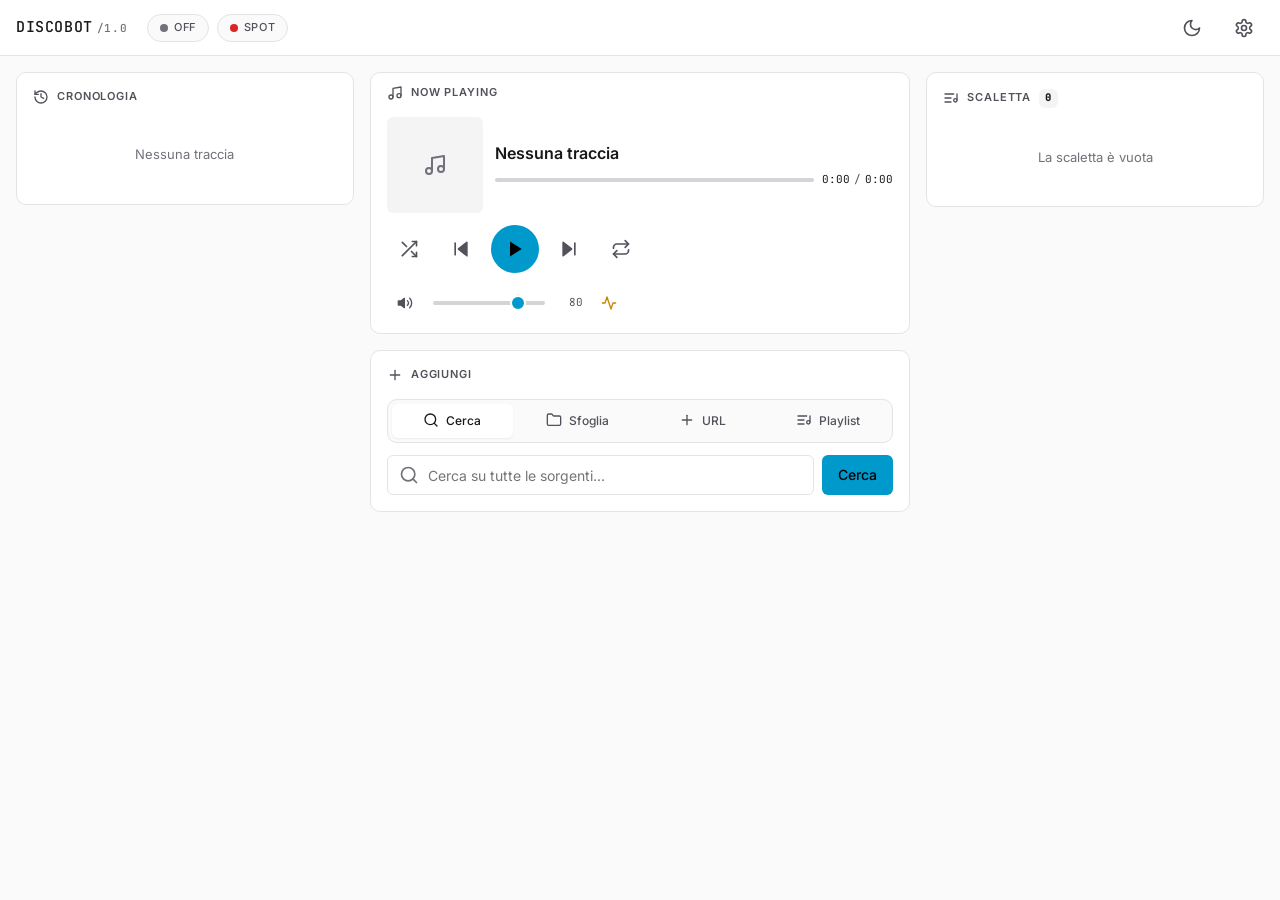
==== commit a9eb76eb: "[Web] Reworked UI" ====
--- a/static/index.html
+++ b/static/index.html
@@ -1,193 +1,557 @@
 <!DOCTYPE html>
-<html lang="it">
+<html lang="it" data-theme="dark">
 <head>
     <meta charset="UTF-8">
-    <meta name="viewport" content="width=device-width, initial-scale=1.0">
+    <meta name="viewport" content="width=device-width, initial-scale=1.0, viewport-fit=cover">
+    <meta name="theme-color" content="#0e0e10">
     <title>DiscoBot</title>
     <link rel="stylesheet" href="/static/app.css">
+    <link rel="preload" href="/static/fonts/inter-latin.woff2" as="font" type="font/woff2" crossorigin>
+    <script>
+        // Pre-paint theme apply (no FOUC)
+        (function() {
+            try {
+                var saved = localStorage.getItem('theme');
+                var t = saved || (window.matchMedia('(prefers-color-scheme: light)').matches ? 'light' : 'dark');
+                document.documentElement.setAttribute('data-theme', t);
+            } catch (e) {}
+        })();
+    </script>
 </head>
-<body>
-    <h1>DiscoBot
-        <span class="ws-status" id="wsStatus" title="WebSocket"></span>
-        <span class="spotify-status" id="spotifyStatus" title="Spotify auth" onclick="location.hash='#/settings'"></span>
-        <a class="icon-btn" href="#/settings" title="Impostazioni">&#9881;</a>
-    </h1>
-
-    <main id="mainView" class="view">
-    <div class="layout">
-        <!-- Colonna centrale: Now Playing + Aggiungi Traccia -->
-        <div class="col-center">
-            <div class="card now-playing">
-                <div class="title" id="trackTitle">Nessuna traccia</div>
-                <div class="artist-info" id="artistInfo"></div>
-                <div class="time">
-                    <span id="currentTime">0:00</span> / <span id="totalTime">0:00</span>
-                </div>
-                <div class="progress-bar" id="progressBar">
-                    <div class="fill" id="progressFill"></div>
-                </div>
-                <div class="controls">
-                    <button class="mode-btn" id="shuffleBtn" onclick="toggleShuffle()" title="Shuffle"><svg width="16" height="16" viewBox="0 0 24 24" fill="none" stroke="currentColor" stroke-width="2.5" stroke-linecap="round" stroke-linejoin="round"><polyline points="16 3 21 3 21 8"/><line x1="4" y1="20" x2="21" y2="3"/><polyline points="21 16 21 21 16 21"/><line x1="15" y1="15" x2="21" y2="21"/><line x1="4" y1="4" x2="9" y2="9"/></svg></button>
-                    <button onclick="api('/player/previous', 'POST')">&#9198;</button>
-                    <button class="play-btn" onclick="api('/player/stop', 'POST')">&#9209;</button>
-                    <button class="play-btn" id="playPauseBtn" onclick="togglePlayPause()">&#9654;</button>
-                    <button onclick="api('/player/skip', 'POST')">&#9197;</button>
-                    <button class="mode-btn" id="repeatBtn" onclick="cycleRepeat()" title="Repeat"><svg width="16" height="16" viewBox="0 0 24 24" fill="none" stroke="currentColor" stroke-width="2.5" stroke-linecap="round" stroke-linejoin="round"><polyline points="17 1 21 5 17 9"/><path d="M3 11V9a4 4 0 0 1 4-4h14"/><polyline points="7 23 3 19 7 15"/><path d="M21 13v2a4 4 0 0 1-4 4H3"/></svg></button>
-                </div>
-                <div class="volume">
-                    <span>&#128264;</span>
-                    <input type="range" id="volumeSlider" min="0" max="100" value="80"
-                           oninput="api('/player/volume?volume=' + this.value, 'POST')">
-                    <span id="volumeLabel">80</span>
-                    <button class="mode-btn" id="normalizeBtn" onclick="toggleNormalize()" title="Auto-livellamento volume" style="margin-left:8px;"><svg width="16" height="16" viewBox="0 0 24 24" fill="none" stroke="currentColor" stroke-width="2.5" stroke-linecap="round" stroke-linejoin="round"><line x1="4" y1="20" x2="4" y2="14"/><line x1="9" y1="20" x2="9" y2="10"/><line x1="14" y1="20" x2="14" y2="4"/><line x1="19" y1="20" x2="19" y2="12"/></svg></button>
-                </div>
-            </div>
-
-            <div class="card">
-                <h2>Cerca Ovunque</h2>
-                <div class="add-track">
-                    <input type="text" id="unifiedSearchInput" placeholder="Cerca brani su tutte le sorgenti...">
-                    <button onclick="unifiedSearch()">Cerca</button>
-                </div>
-                <div id="unifiedResults" style="margin-top:10px"></div>
-            </div>
-
-            <div class="card">
-                <h2>Aggiungi Traccia</h2>
-                <div class="type-toggle">
-                    <button id="btnLocal" class="active" onclick="setType('local')">File Locale</button>
-                    <button id="btnYoutube" onclick="setType('youtube')">YouTube</button>
-                    <button id="btnSpotify" onclick="setType('spotify')" style="display:none">Spotify</button>
-                    <button id="btnSoundcloud" onclick="setType('soundcloud')">SoundCloud</button>
-                </div>
-                <!-- Visibile solo quando type=youtube -->
-                <div id="youtubeInput" style="display:none">
-                    <div class="add-track">
-                        <input type="text" id="trackInput" placeholder="https://youtube.com/watch?v=...">
-                        <button onclick="addTrack()">+</button>
-                    </div>
-                    <div style="text-align:center;color:#555;font-size:0.8em;margin:8px 0;">oppure cerca</div>
-                    <div class="add-track">
-                        <input type="text" id="youtubeSearchInput" placeholder="Cerca su YouTube...">
-                        <button onclick="searchYoutube()">Cerca</button>
-                    </div>
-                    <ul class="media-list" id="youtubeSearchResults">
-                        <li class="empty-media">Cerca un brano su YouTube</li>
-                    </ul>
-                </div>
-                <!-- Visibile solo quando type=local -->
-                <div id="localInput">
-                    <div class="media-breadcrumb" id="mediaBreadcrumb"></div>
-                    <ul class="media-list" id="mediaList">
-                        <li class="empty-media">Nessun file nella libreria</li>
-                    </ul>
-                    <div class="upload-form">
-                        <input type="file" id="fileUpload" accept="audio/*,video/*">
-                        <button onclick="uploadFile()">Carica qui</button>
-                    </div>
-                </div>
-                <!-- Visibile solo quando type=spotify -->
-                <div id="spotifyInput" style="display:none">
-                    <div class="add-track">
-                        <input type="text" id="spotifySearchInput" placeholder="Cerca su Spotify...">
-                        <button onclick="searchSpotify()">Cerca</button>
-                    </div>
-                    <ul class="media-list" id="spotifyResults">
-                        <li class="empty-media">Cerca un brano su Spotify</li>
-                    </ul>
-                </div>
-                <!-- Visibile solo quando type=soundcloud -->
-                <div id="soundcloudInput" style="display:none">
-                    <div class="add-track">
-                        <input type="text" id="soundcloudSearchInput" placeholder="Cerca su SoundCloud...">
-                        <button onclick="searchSoundCloud()">Cerca</button>
-                    </div>
-                    <ul class="media-list" id="soundcloudResults">
-                        <li class="empty-media">Cerca un brano su SoundCloud</li>
-                    </ul>
-                </div>
-            </div>
-
-            <!-- Playlist card -->
-            <div class="card">
-                <h2>Playlist</h2>
-                <div class="playlist-controls">
-                    <input type="text" id="playlistNameInput" placeholder="Nome playlist...">
-                    <button onclick="savePlaylist()">Salva</button>
-                </div>
-                <ul class="playlist-list" id="playlistList">
-                    <li class="empty-playlist">Nessuna playlist salvata</li>
+<body x-data="discoBot()" x-init="init()" @keydown.window.escape="settingsOpen && closeSettings()">
+
+<!-- ============================ HEADER ============================ -->
+<header class="app-header">
+    <div class="brand">DISCOBOT<span class="brand-version">/1.0</span></div>
+
+    <div class="status-row">
+        <span class="status-pill" :class="{connected: ws.connected}" title="WebSocket">
+            <span class="status-dot"></span>
+            <span x-text="ws.connected ? 'WS' : 'OFF'"></span>
+        </span>
+        <span class="status-pill"
+              data-clickable="true"
+              :class="{
+                authenticated: spotify.ready,
+                warming: spotify.warming,
+                unauthenticated: !spotify.authed || spotify.failed
+              }"
+              :title="spotifyStatusLabel"
+              @click="openSettings()">
+            <span class="status-dot"></span>
+            <span>SPOT</span>
+        </span>
+    </div>
+
+    <div class="header-spacer"></div>
+
+    <button class="icon-btn" @click="toggleTheme()" :title="theme === 'dark' ? 'Tema chiaro' : 'Tema scuro'" :aria-label="theme === 'dark' ? 'Tema chiaro' : 'Tema scuro'">
+        <svg class="icon" x-show="theme === 'dark'"><use href="/static/icons.svg#sun"/></svg>
+        <svg class="icon" x-show="theme === 'light'"><use href="/static/icons.svg#moon"/></svg>
+    </button>
+    <button class="icon-btn" @click="openSettings()" title="Impostazioni" aria-label="Impostazioni">
+        <svg class="icon"><use href="/static/icons.svg#settings"/></svg>
+    </button>
+</header>
+
+<!-- ============================ TOASTS ============================ -->
+<div class="toast-stack" aria-live="polite" aria-atomic="false">
+    <template x-for="t in toasts.items" :key="t.id">
+        <div class="toast" :class="t.type" @click="toasts.dismiss(t.id)">
+            <svg class="icon icon-sm">
+                <use :href="'/static/icons.svg#' + (t.type === 'error' ? 'x' : t.type === 'warning' ? 'info' : 'check')"/>
+            </svg>
+            <span class="toast-msg" x-text="t.msg"></span>
+        </div>
+    </template>
+</div>
+
+<!-- ============================ MAIN ============================== -->
+<main class="app-main">
+<div class="layout">
+
+    <!-- =============== COL LEFT — HISTORY =============== -->
+    <section class="col col-history" data-mobile-hidden :data-active="activeTab === 'history' || null">
+        <div class="card">
+            <div class="card-header">
+                <h2 class="card-title">
+                    <svg class="icon icon-sm"><use href="/static/icons.svg#history"/></svg>
+                    Cronologia
+                </h2>
+                <button x-show="history.total > 0" class="card-action danger" @click="clearHistory()">
+                    <svg class="icon icon-sm"><use href="/static/icons.svg#trash"/></svg>
+                    Pulisci
+                </button>
+            </div>
+            <ul class="list list-scroll">
+                <template x-if="history.items.length === 0">
+                    <li class="empty">Nessuna traccia</li>
+                </template>
+                <template x-for="(e, i) in history.items" :key="(history.offset + i) + ':' + e.played_at">
+                    <li>
+                        <span class="source-tag" :class="'source-' + sourceClass(e.track.type)" x-text="sourceLabel(e.track.type)"></span>
+                        <div class="name">
+                            <strong x-text="e.track.title" :title="e.track.title"></strong>
+                            <small :title="formatPlayedAt(e.played_at)" x-text="formatRelativeTime(e.played_at)"></small>
+                        </div>
+                        <div class="actions">
+                            <button class="add" @click="requeueFromHistory(history.offset + i)" title="Aggiungi alla coda" aria-label="Aggiungi alla coda">
+                                <svg class="icon icon-sm"><use href="/static/icons.svg#plus"/></svg>
+                            </button>
+                            <button class="danger" @click="removeHistoryEntry(history.offset + i)" title="Rimuovi" aria-label="Rimuovi">
+                                <svg class="icon icon-sm"><use href="/static/icons.svg#x"/></svg>
+                            </button>
+                        </div>
+                    </li>
+                </template>
+            </ul>
+            <div class="pagination" x-show="history.totalPages > 1">
+                <button class="btn btn-ghost btn-sm btn-icon" :disabled="history.offset === 0" @click="historyPrev()" aria-label="Pagina precedente">
+                    <svg class="icon icon-sm"><use href="/static/icons.svg#chevron-left"/></svg>
+                </button>
+                <span class="page-info" x-text="`${history.currentPage} / ${history.totalPages} (${history.total})`"></span>
+                <button class="btn btn-ghost btn-sm btn-icon" :disabled="history.offset + history.limit >= history.total" @click="historyNext()" aria-label="Pagina successiva">
+                    <svg class="icon icon-sm"><use href="/static/icons.svg#chevron-right"/></svg>
+                </button>
+            </div>
+        </div>
+    </section>
+
+    <!-- =============== COL CENTER — PLAYER + ADD =============== -->
+    <section class="col col-center" data-mobile-hidden :data-active="activeTab === 'player' || activeTab === 'search' || null">
+
+        <!-- NOW PLAYING -->
+        <div class="card now-playing" :data-mobile-only="activeTab === 'player' || null" x-show="activeTab !== 'search' || isDesktop">
+            <div class="card-header">
+                <h2 class="card-title">
+                    <svg class="icon icon-sm"><use href="/static/icons.svg#music"/></svg>
+                    Now Playing
+                </h2>
+            </div>
+            <div class="np-body">
+                <div class="np-cover">
+                    <template x-if="player.track && player.track.cover_url">
+                        <img :src="player.track.cover_url" :alt="player.track.title" loading="lazy" @error="$event.target.style.display='none'">
+                    </template>
+                    <template x-if="!player.track || !player.track.cover_url">
+                        <svg class="icon icon-lg"><use href="/static/icons.svg#music"/></svg>
+                    </template>
+                    <template x-if="player.track">
+                        <span class="np-source-badge" x-text="sourceLabel(player.track.type)"></span>
+                    </template>
+                </div>
+                <div class="np-info">
+                    <div class="np-meta">
+                        <div class="np-title" :title="player.track ? player.track.title : ''" x-text="player.track ? player.track.title : 'Nessuna traccia'"></div>
+                        <div class="np-artist" :title="player.track ? formatArtist(player.track) : ''" x-text="player.track ? formatArtist(player.track) : ''"></div>
+                    </div>
+                    <div class="np-progress">
+                        <div class="np-progress-bar"
+                             @mousedown="startScrub($event)"
+                             @click="seekFromEvent($event)">
+                            <div class="np-progress-fill" :style="`width: ${player.duration > 0 ? (player.position / player.duration * 100) : 0}%`"></div>
+                        </div>
+                        <span class="np-time-inline mono">
+                            <span x-text="formatTime(player.position)"></span><span class="muted">/</span><span x-text="formatTime(player.duration)"></span>
+                        </span>
+                    </div>
+                </div>
+                <div class="np-controls">
+                    <button class="ctrl-btn" :aria-pressed="player.shuffle" @click="toggleShuffle()" title="Shuffle" aria-label="Shuffle">
+                        <svg class="icon"><use href="/static/icons.svg#shuffle"/></svg>
+                    </button>
+                    <button class="ctrl-btn" @click="post('/player/previous')" title="Precedente" aria-label="Precedente">
+                        <svg class="icon"><use href="/static/icons.svg#skip-back"/></svg>
+                    </button>
+                    <button class="ctrl-btn primary" @click="togglePlayPause()" :title="player.isPlaying ? 'Pausa' : 'Play'" :aria-label="player.isPlaying ? 'Pausa' : 'Play'">
+                        <svg class="icon" x-show="!player.isPlaying"><use href="/static/icons.svg#play"/></svg>
+                        <svg class="icon" x-show="player.isPlaying"><use href="/static/icons.svg#pause"/></svg>
+                    </button>
+                    <button class="ctrl-btn" @click="post('/player/skip')" title="Salta" aria-label="Salta">
+                        <svg class="icon"><use href="/static/icons.svg#skip-forward"/></svg>
+                    </button>
+                    <button class="ctrl-btn" :aria-pressed="player.repeat !== 'off'" @click="cycleRepeat()" :title="`Repeat: ${player.repeat}`" aria-label="Repeat">
+                        <svg class="icon" x-show="player.repeat !== 'one'"><use href="/static/icons.svg#repeat"/></svg>
+                        <svg class="icon" x-show="player.repeat === 'one'"><use href="/static/icons.svg#repeat-1"/></svg>
+                    </button>
+                </div>
+                <div class="np-volume">
+                    <button class="ctrl-btn" @click="toggleMute()" :title="muted ? 'Riattiva audio' : 'Muto'" :aria-label="muted ? 'Riattiva audio' : 'Muto'">
+                        <svg class="icon icon-sm" :style="muted ? 'opacity:.4' : ''"><use href="/static/icons.svg#volume"/></svg>
+                    </button>
+                    <input type="range" min="0" max="100" :value="player.volume" @input="setVolume($event.target.value)" aria-label="Volume">
+                    <span class="vol-label" x-text="player.volume"></span>
+                    <button class="ctrl-btn" :aria-pressed="player.normalize" data-mode="signal" @click="toggleNormalize()" title="Auto-livellamento" aria-label="Auto-livellamento">
+                        <svg class="icon icon-sm"><use href="/static/icons.svg#activity"/></svg>
+                    </button>
+                </div>
+            </div>
+
+            <!-- Preview prossime tracce (solo mobile, sezione Player) -->
+            <div x-show="isMobile && activeTab === 'player' && queue.length > 0" class="queue-preview">
+                <div class="queue-preview-header">
+                    <span>Prossime</span>
+                    <button class="card-action" @click="activeTab = 'queue'">
+                        Tutta la coda
+                        <svg class="icon icon-sm"><use href="/static/icons.svg#chevron-right"/></svg>
+                    </button>
+                </div>
+                <ul class="list">
+                    <template x-for="(t, i) in queue.slice(0, 3)" :key="'qp:' + t.id">
+                        <li>
+                            <span class="source-tag" :class="'source-' + sourceClass(t.type)" x-text="sourceLabel(t.type)"></span>
+                            <div class="name">
+                                <strong x-text="t.title"></strong>
+                                <template x-if="t.artist"><small x-text="t.artist"></small></template>
+                            </div>
+                            <span class="eta" x-text="'~' + etaForIndex(i)"></span>
+                        </li>
+                    </template>
                 </ul>
             </div>
         </div>
 
-        <!-- Colonna destra: Scaletta -->
-        <div class="col-right">
-            <div class="card">
-                <h2>Scaletta</h2>
-                <ul class="queue-list" id="queueList">
-                    <li class="empty-queue">La scaletta è vuota</li>
+        <!-- AGGIUNGI: Cerca / Sfoglia / URL -->
+        <div class="card" x-show="activeTab === 'search' || isDesktop || isTablet">
+            <div class="card-header">
+                <h2 class="card-title">
+                    <svg class="icon icon-sm"><use href="/static/icons.svg#plus"/></svg>
+                    Aggiungi
+                </h2>
+            </div>
+            <div class="tab-pill">
+                <button :class="{active: addMode === 'search'}" @click="addMode = 'search'">
+                    <svg class="icon icon-sm" style="vertical-align:-3px;margin-right:4px"><use href="/static/icons.svg#search"/></svg>
+                    Cerca
+                </button>
+                <button :class="{active: addMode === 'browse'}" @click="addMode = 'browse'; refreshMedia()">
+                    <svg class="icon icon-sm" style="vertical-align:-3px;margin-right:4px"><use href="/static/icons.svg#folder"/></svg>
+                    Sfoglia
+                </button>
+                <button :class="{active: addMode === 'url'}" @click="addMode = 'url'">
+                    <svg class="icon icon-sm" style="vertical-align:-3px;margin-right:4px"><use href="/static/icons.svg#plus"/></svg>
+                    URL
+                </button>
+                <button :class="{active: addMode === 'playlist'}" @click="addMode = 'playlist'; refreshPlaylists()">
+                    <svg class="icon icon-sm" style="vertical-align:-3px;margin-right:4px"><use href="/static/icons.svg#list-music"/></svg>
+                    Playlist
+                </button>
+            </div>
+
+            <!-- MODE: SEARCH -->
+            <div x-show="addMode === 'search'" class="flex-col">
+                <div class="input-row">
+                    <div class="input-icon" style="flex:1">
+                        <svg class="icon"><use href="/static/icons.svg#search"/></svg>
+                        <input type="search" x-model="search.unifiedQuery" @keydown.enter="unifiedSearch()" placeholder="Cerca su tutte le sorgenti...">
+                    </div>
+                    <button class="btn btn-primary" @click="unifiedSearch()">Cerca</button>
+                </div>
+
+                <div x-show="search.unifiedLoading" class="flex-col">
+                    <div class="skeleton"></div>
+                    <div class="skeleton"></div>
+                    <div class="skeleton"></div>
+                </div>
+
+                <template x-if="!search.unifiedLoading && search.unifiedTabs.length > 0">
+                    <div>
+                        <div class="tab-pill" style="background:transparent; border:0; padding:0; margin-bottom: var(--sp-2)">
+                            <template x-for="tab in search.unifiedTabs" :key="tab.key">
+                                <button :class="{active: search.unifiedActiveTab === tab.key}" @click="search.unifiedActiveTab = tab.key">
+                                    <span x-text="tab.label"></span>
+                                    <span style="opacity:.5;margin-left:4px" x-text="`(${tab.items.length})`"></span>
+                                </button>
+                            </template>
+                        </div>
+                        <ul class="list list-scroll">
+                            <template x-for="item in currentSearchItems" :key="item._key">
+                                <li>
+                                    <span class="source-tag" :class="'source-' + sourceClass(search.unifiedActiveTab)" x-text="sourceLabel(search.unifiedActiveTab)"></span>
+                                    <div class="name">
+                                        <strong x-text="item.title" :title="item.title"></strong>
+                                        <small x-text="formatSearchSubtitle(item, search.unifiedActiveTab)"></small>
+                                    </div>
+                                    <span class="duration" x-text="fmtDuration(item.duration_ms)"></span>
+                                    <div class="actions">
+                                        <button class="add" @click="addUnifiedItem(item, search.unifiedActiveTab)" aria-label="Aggiungi">
+                                            <svg class="icon icon-sm"><use href="/static/icons.svg#plus"/></svg>
+                                        </button>
+                                    </div>
+                                </li>
+                            </template>
+                        </ul>
+                        <div class="load-more" x-show="unifiedHasMore">
+                            <button class="btn btn-secondary btn-sm"
+                                    :disabled="search.unifiedLoadingMore"
+                                    @click="loadMoreUnified()">
+                                <template x-if="search.unifiedLoadingMore">
+                                    <span class="spinner-inline" style="border-color: currentColor; border-top-color: transparent"></span>
+                                </template>
+                                <span x-text="search.unifiedLoadingMore ? 'Caricamento...' : `Carica altri (${currentSearchItems.length} mostrati)`"></span>
+                            </button>
+                        </div>
+                    </div>
+                </template>
+
+                <div class="search-empty" x-show="!search.unifiedLoading && search.unifiedSearched && search.unifiedTabs.length === 0">
+                    Nessun risultato trovato
+                </div>
+            </div>
+
+            <!-- MODE: BROWSE (file locali) -->
+            <div x-show="addMode === 'browse'" class="flex-col">
+                <div class="media-breadcrumb">
+                    <span class="crumb" @click="navigateMedia('')">media</span>
+                    <template x-for="(part, i) in mediaCrumbs" :key="i">
+                        <span style="display:contents">
+                            <span class="sep">/</span>
+                            <template x-if="i < mediaCrumbs.length - 1">
+                                <span class="crumb" @click="navigateMedia(part.path)" x-text="part.name"></span>
+                            </template>
+                            <template x-if="i === mediaCrumbs.length - 1">
+                                <span class="current" x-text="part.name"></span>
+                            </template>
+                        </span>
+                    </template>
+                </div>
+                <ul class="list list-scroll media-list">
+                    <template x-if="media.items.length === 0">
+                        <li class="empty">Cartella vuota</li>
+                    </template>
+                    <template x-if="media.parent !== null">
+                        <li class="dir" @click="navigateMedia(media.parent)">
+                            <svg class="icon icon-sm muted"><use href="/static/icons.svg#chevron-left"/></svg>
+                            <div class="name"><strong>..</strong></div>
+                        </li>
+                    </template>
+                    <template x-for="d in media.dirs" :key="'d:' + d.path">
+                        <li class="dir" @click="navigateMedia(d.path)">
+                            <svg class="icon icon-sm" style="color: var(--accent)"><use href="/static/icons.svg#folder"/></svg>
+                            <div class="name"><strong x-text="d.name"></strong></div>
+                        </li>
+                    </template>
+                    <template x-for="f in media.files" :key="'f:' + f.path">
+                        <li>
+                            <svg class="icon icon-sm muted"><use href="/static/icons.svg#music"/></svg>
+                            <div class="name"><strong x-text="f.name" :title="f.name"></strong></div>
+                            <div class="actions">
+                                <button class="add" @click="addMediaToQueue(f.path)" aria-label="Aggiungi">
+                                    <svg class="icon icon-sm"><use href="/static/icons.svg#plus"/></svg>
+                                </button>
+                            </div>
+                        </li>
+                    </template>
                 </ul>
-            </div>
-        </div>
-
-        <!-- Colonna sinistra: Cronologia -->
-        <div class="col-left">
-            <div class="card">
-                <h2>Cronologia</h2>
-                <ul class="history-list" id="historyList">
-                    <li class="empty-history">Nessuna traccia nella cronologia</li>
+                <div class="upload-form">
+                    <input type="file" id="fileUpload" accept="audio/*,video/*">
+                    <button class="btn" @click="uploadFile()">
+                        <svg class="icon icon-sm"><use href="/static/icons.svg#upload"/></svg>
+                        Carica
+                    </button>
+                </div>
+            </div>
+
+            <!-- MODE: URL diretto -->
+            <div x-show="addMode === 'url'" class="flex-col">
+                <div class="input-row">
+                    <div class="input-icon" style="flex:1">
+                        <svg class="icon"><use href="/static/icons.svg#plus"/></svg>
+                        <input type="text" x-model="addUrlInput" @keydown.enter="addDirectUrl()" placeholder="https://youtube.com/...  oppure  https://soundcloud.com/...">
+                    </div>
+                    <button class="btn btn-primary" @click="addDirectUrl()">Aggiungi</button>
+                </div>
+                <div class="hint">
+                    Incolla un URL YouTube o SoundCloud. Il tipo viene riconosciuto automaticamente.
+                </div>
+            </div>
+
+            <!-- MODE: PLAYLIST salvate -->
+            <div x-show="addMode === 'playlist'" class="flex-col">
+                <ul class="list list-scroll">
+                    <template x-if="playlists.length === 0">
+                        <li class="empty">Nessuna playlist salvata. Usa il bottone "Salva" nella Scaletta per crearne una.</li>
+                    </template>
+                    <template x-for="p in playlists" :key="'pl:' + p.name">
+                        <li>
+                            <svg class="icon icon-sm muted"><use href="/static/icons.svg#list-music"/></svg>
+                            <div class="name">
+                                <strong x-text="p.name" :title="p.name"></strong>
+                                <small x-text="p.track_count + ' brani'"></small>
+                            </div>
+                            <div class="actions">
+                                <button @click="loadPlaylist(p.name, false)" title="Accoda" aria-label="Accoda">
+                                    <svg class="icon icon-sm"><use href="/static/icons.svg#plus"/></svg>
+                                </button>
+                                <button class="add" @click="loadPlaylist(p.name, true)" title="Sostituisci coda" aria-label="Sostituisci coda">
+                                    <svg class="icon icon-sm"><use href="/static/icons.svg#play"/></svg>
+                                </button>
+                                <button class="danger" @click="deletePlaylist(p.name)" aria-label="Elimina">
+                                    <svg class="icon icon-sm"><use href="/static/icons.svg#trash"/></svg>
+                                </button>
+                            </div>
+                        </li>
+                    </template>
                 </ul>
-                <div class="history-pagination" id="historyPagination" style="display:none">
-                    <button id="histPrev" onclick="historyPrev()">&#9664; Prec.</button>
-                    <span class="page-info" id="histPageInfo">—</span>
-                    <button id="histNext" onclick="historyNext()">Succ. &#9654;</button>
-                </div>
-                <button id="clearHistoryBtn" style="display:none" onclick="clearHistory()">Cancella Cronologia</button>
-            </div>
-        </div>
+            </div>
+        </div>
+
+    </section>
+
+    <!-- =============== COL RIGHT — QUEUE =============== -->
+    <section class="col col-right" data-mobile-hidden :data-active="activeTab === 'queue' || null">
+        <div class="card">
+            <div class="card-header">
+                <h2 class="card-title">
+                    <svg class="icon icon-sm"><use href="/static/icons.svg#list-music"/></svg>
+                    Scaletta
+                    <span class="badge" x-text="queue.length"></span>
+                </h2>
+                <button class="card-action" x-show="queue.length > 0" @click="promptSavePlaylist()" title="Salva la coda corrente come playlist">
+                    <svg class="icon icon-sm"><use href="/static/icons.svg#save"/></svg>
+                    Salva
+                </button>
+            </div>
+            <ul class="list list-scroll" id="queueList"
+                @dragover.prevent
+                @drop.prevent>
+                <template x-if="queue.length === 0">
+                    <li class="empty">La scaletta è vuota</li>
+                </template>
+                <template x-for="(t, i) in queue" :key="'q:' + t.id">
+                    <li :data-track-id="t.id" :data-index="i"
+                        draggable="true"
+                        @dragstart="onDragStart($event, t.id)"
+                        @dragend="onDragEnd($event)"
+                        @dragover.prevent="onDragOver($event)"
+                        @dragleave="$event.currentTarget.classList.remove('drag-over')"
+                        @drop.prevent.stop="onDrop($event, i)">
+                        <span class="gripper" aria-hidden="true">
+                            <svg class="icon icon-sm"><use href="/static/icons.svg#gripper"/></svg>
+                        </span>
+                        <span class="index mono" x-text="String(i + 1).padStart(2, '0')"></span>
+                        <span class="source-tag" :class="'source-' + sourceClass(t.type)" x-text="sourceLabel(t.type)"></span>
+                        <div class="name">
+                            <strong x-text="t.title" :title="t.title"></strong>
+                            <template x-if="t.artist"><small x-text="t.artist"></small></template>
+                        </div>
+                        <span class="eta" :title="'Suona tra ~' + etaForIndex(i)" x-text="'~' + etaForIndex(i)"></span>
+                        <div class="actions">
+                            <button x-show="i > 0" @click="moveTrack(t.id, i - 1)" aria-label="Sposta su">
+                                <svg class="icon icon-sm"><use href="/static/icons.svg#chevron-up"/></svg>
+                            </button>
+                            <button x-show="i < queue.length - 1" @click="moveTrack(t.id, i + 1)" aria-label="Sposta giù">
+                                <svg class="icon icon-sm"><use href="/static/icons.svg#chevron-down"/></svg>
+                            </button>
+                            <button class="danger" @click="removeTrack(t.id)" aria-label="Rimuovi">
+                                <svg class="icon icon-sm"><use href="/static/icons.svg#x"/></svg>
+                            </button>
+                        </div>
+                    </li>
+                </template>
+            </ul>
+        </div>
+    </section>
+
+</div>
+</main>
+
+<!-- ============================ TAB BAR (mobile) ============================ -->
+<nav class="tab-bar" role="navigation" aria-label="Sezioni">
+    <button :aria-selected="activeTab === 'player'" @click="activeTab = 'player'">
+        <svg class="icon"><use href="/static/icons.svg#music"/></svg>
+        Player
+    </button>
+    <button :aria-selected="activeTab === 'queue'" @click="activeTab = 'queue'">
+        <svg class="icon"><use href="/static/icons.svg#list-music"/></svg>
+        <span>Coda <span style="opacity:.6" x-text="queue.length ? `(${queue.length})` : ''"></span></span>
+    </button>
+    <button :aria-selected="activeTab === 'search'" @click="activeTab = 'search'">
+        <svg class="icon"><use href="/static/icons.svg#search"/></svg>
+        Cerca
+    </button>
+    <button :aria-selected="activeTab === 'history'" @click="activeTab = 'history'">
+        <svg class="icon"><use href="/static/icons.svg#history"/></svg>
+        Storia
+    </button>
+</nav>
+
+<!-- ============================ SETTINGS DIALOG ============================ -->
+<dialog id="settingsDialog" @click="$event.target === $el && closeSettings()">
+    <div class="dialog-header">
+        <h2>Impostazioni</h2>
+        <button class="icon-btn" @click="closeSettings()" aria-label="Chiudi">
+            <svg class="icon"><use href="/static/icons.svg#x"/></svg>
+        </button>
     </div>
-    </main>
-
-    <main id="settingsView" class="view" hidden>
-        <div class="settings-page">
-            <div class="settings-page-header">
-                <a class="back-btn" href="#/" title="Indietro">&larr; Indietro</a>
-                <h2>Impostazioni</h2>
-            </div>
-            <div class="card settings-section">
-                <h3>Spotify</h3>
-                <div class="auth-row">
-                    <span class="dot" id="settingsSpotifyDot"></span>
-                    <span id="settingsSpotifyLabel">Verifica in corso...</span>
-                </div>
-                <div id="spotifyLoginArea">
-                    <button class="btn-primary" id="spotifyLoginBtn" onclick="startSpotifyZeroconf()">
+    <div class="dialog-body">
+
+        <div class="dialog-section">
+            <h3>Tema</h3>
+            <div class="flex-row">
+                <button class="btn" :class="theme === 'dark' ? 'btn-primary' : ''" @click="setTheme('dark')">
+                    <svg class="icon icon-sm"><use href="/static/icons.svg#moon"/></svg> Scuro
+                </button>
+                <button class="btn" :class="theme === 'light' ? 'btn-primary' : ''" @click="setTheme('light')">
+                    <svg class="icon icon-sm"><use href="/static/icons.svg#sun"/></svg> Chiaro
+                </button>
+            </div>
+        </div>
+
+        <div class="dialog-section">
+            <h3>Spotify</h3>
+            <div class="auth-row">
+                <span class="status-dot" :class="{
+                    authenticated: spotify.ready,
+                    warming: spotify.warming,
+                    unauthenticated: !spotify.authed || spotify.failed
+                }" style="background: var(--text-muted);
+                          background: var(--text-muted) !important;
+                "></span>
+                <!-- inline status pill style for the dot -->
+                <span x-text="spotifyStatusLabel"></span>
+            </div>
+
+            <template x-if="!spotify.authed && !spotify.zeroconf?.running">
+                <div class="flex-col">
+                    <button class="btn btn-primary" @click="startSpotifyZeroconf()" :disabled="spotify.startingZeroconf">
                         Login Spotify Connect
                     </button>
-                    <div class="hint">Richiede un account Premium e che il telefono sia sulla stessa rete LAN del kiosk.</div>
-                </div>
-                <div class="instructions" id="spotifyInstructions" style="display:none">
-                    <div style="margin-bottom:8px;">
-                        <span class="spinner"></span>
-                        <strong>In attesa del login...</strong>
-                    </div>
-                    <ol>
-                        <li>Apri l'app Spotify sul telefono (account Premium)</li>
+                    <div class="hint">
+                        Richiede un account Spotify Premium e che il telefono sia sulla stessa rete LAN del kiosk.
+                    </div>
+                </div>
+            </template>
+
+            <template x-if="!spotify.authed && spotify.zeroconf?.running">
+                <div class="flex-col">
+                    <div class="flex-row" style="font-weight:500">
+                        <span class="spinner-inline"></span>
+                        <span>In attesa del login...</span>
+                    </div>
+                    <ol class="steps">
+                        <li>Apri l'app Spotify sul telefono (Premium)</li>
                         <li>Tocca l'icona Dispositivi (in basso, vicino al brano)</li>
-                        <li>Seleziona <strong id="spotifyDeviceName">DiscoBot</strong></li>
+                        <li>Seleziona <strong x-text="spotify.zeroconf?.device_name || 'DiscoBot'"></strong></li>
                     </ol>
-                    <button class="btn-secondary" onclick="stopSpotifyZeroconf()" style="margin-top:10px;">
-                        Annulla
-                    </button>
-                </div>
-                <div class="success-msg" id="spotifySuccess" style="display:none">
-                    &check; Login completato
-                </div>
-            </div>
-        </div>
-    </main>
-
-    <script src="/static/app.js"></script>
+                    <button class="btn btn-secondary btn-sm" @click="stopSpotifyZeroconf()">Annulla</button>
+                </div>
+            </template>
+
+            <template x-if="spotify.authed">
+                <div class="success-row">
+                    <svg class="icon icon-sm"><use href="/static/icons.svg#check"/></svg>
+                    Login completato
+                </div>
+            </template>
+        </div>
+    </div>
+</dialog>
+
+<!-- app.js DEVE precedere alpine: Alpine 3 si auto-inizializza all'esecuzione
+     del proprio bundle (non al DOMContentLoaded), quindi discoBot() deve
+     gia' essere definita quando Alpine fa lo scan delle direttive x-data. -->
+<script src="/static/app.js" defer></script>
+<script src="/static/vendor/alpinejs.min.js" defer></script>
 </body>
 </html>
--- a/static/app.css
+++ b/static/app.css
@@ -1,628 +1,1192 @@
-* { margin: 0; padding: 0; box-sizing: border-box; }
+/* =========================================================================
+   DiscoBot — DJ Console
+   ========================================================================= */
+
+@font-face {
+    font-family: 'Inter';
+    font-style: normal;
+    font-weight: 400 700;
+    font-display: swap;
+    src: url('/static/fonts/inter-latin.woff2') format('woff2-variations');
+}
+
+@font-face {
+    font-family: 'JetBrains Mono';
+    font-style: normal;
+    font-weight: 400 500;
+    font-display: swap;
+    src: url('/static/fonts/jetbrainsmono-latin.woff2') format('woff2-variations');
+}
+
+/* ---------- Tokens ------------------------------------------------------- */
+
+:root {
+    --sp-1: 4px;
+    --sp-2: 8px;
+    --sp-3: 12px;
+    --sp-4: 16px;
+    --sp-5: 20px;
+    --sp-6: 24px;
+    --sp-8: 32px;
+    --r-sm: 6px;
+    --r-md: 10px;
+    --r-lg: 16px;
+    --r-pill: 999px;
+    --font-sans: 'Inter', -apple-system, BlinkMacSystemFont, 'Segoe UI', sans-serif;
+    --font-mono: 'JetBrains Mono', 'SF Mono', Menlo, Consolas, monospace;
+    --t-fast: 120ms ease;
+    --t-base: 200ms ease;
+    --header-h: 56px;
+    --tabbar-h: 64px;
+}
+
+:root,
+:root[data-theme="dark"] {
+    --bg-base: #0e0e10;
+    --bg-elev: #1c1c1f;
+    --bg-hover: #2b2b30;
+    --bg-input: #18181b;
+    --text-primary: #e4e4e7;
+    --text-secondary: #a1a1aa;
+    --text-muted: #71717a;
+    --border: #27272a;
+    --border-strong: #3f3f46;
+    --accent: #00D4FF;
+    --accent-soft: rgba(0, 212, 255, .14);
+    --signal: #FFB800;
+    --success: #22c55e;
+    --error: #ef4444;
+    --shadow-sm: 0 1px 2px rgb(0 0 0 / 40%);
+    --shadow-md: 0 4px 12px rgb(0 0 0 / 40%);
+    --skeleton: linear-gradient(90deg, #1c1c1f 0%, #27272a 50%, #1c1c1f 100%);
+    color-scheme: dark;
+}
+
+:root[data-theme="light"] {
+    --bg-base: #fafafa;
+    --bg-elev: #ffffff;
+    --bg-hover: #f4f4f5;
+    --bg-input: #ffffff;
+    --text-primary: #18181b;
+    --text-secondary: #52525b;
+    --text-muted: #71717a;
+    --border: #e4e4e7;
+    --border-strong: #d4d4d8;
+    --accent: #0099CC;
+    --accent-soft: rgba(0, 153, 204, .12);
+    --signal: #C68500;
+    --success: #16a34a;
+    --error: #dc2626;
+    --shadow-sm: 0 1px 2px rgb(0 0 0 / 6%);
+    --shadow-md: 0 4px 12px rgb(0 0 0 / 8%);
+    --skeleton: linear-gradient(90deg, #f4f4f5 0%, #e4e4e7 50%, #f4f4f5 100%);
+    color-scheme: light;
+}
+
+/* ---------- Reset / base ------------------------------------------------- */
+
+*, *::before, *::after { box-sizing: border-box; }
+
+html, body {
+    margin: 0;
+    padding: 0;
+    background: var(--bg-base);
+    color: var(--text-primary);
+    font-family: var(--font-sans);
+    font-size: 14px;
+    line-height: 1.45;
+    -webkit-font-smoothing: antialiased;
+    -moz-osx-font-smoothing: grayscale;
+}
+
 body {
-    font-family: -apple-system, BlinkMacSystemFont, 'Segoe UI', sans-serif;
-    background: #1a1a2e;
-    color: #eee;
     min-height: 100vh;
     display: flex;
     flex-direction: column;
-    align-items: center;
-    padding: 20px;
-}
-h1 { color: #e94560; margin-bottom: 20px; font-size: 2em; }
+}
+
+button {
+    font: inherit;
+    color: inherit;
+    background: none;
+    border: 0;
+    cursor: pointer;
+    padding: 0;
+}
+
+button:disabled {
+    cursor: not-allowed;
+    opacity: .45;
+}
+
+input, textarea, select {
+    font: inherit;
+    color: inherit;
+}
+
+input[type="text"], input[type="search"], input[type="number"] {
+    width: 100%;
+    height: 40px;
+    padding: 0 var(--sp-3);
+    background: var(--bg-input);
+    border: 1px solid var(--border);
+    border-radius: var(--r-sm);
+    color: var(--text-primary);
+    transition: border-color var(--t-fast), box-shadow var(--t-fast);
+}
+
+input[type="text"]:focus, input[type="search"]:focus, input[type="number"]:focus {
+    outline: none;
+    border-color: var(--accent);
+    box-shadow: 0 0 0 3px var(--accent-soft);
+}
+
+input[type="file"] {
+    padding: 8px;
+    background: var(--bg-input);
+    border: 1px dashed var(--border-strong);
+    border-radius: var(--r-sm);
+    color: var(--text-primary);
+    width: 100%;
+    cursor: pointer;
+    font-size: 12px;
+}
+
+input[type="file"]::file-selector-button {
+    background: var(--bg-hover);
+    color: var(--text-primary);
+    border: 0;
+    padding: 6px 12px;
+    margin-right: var(--sp-3);
+    border-radius: var(--r-sm);
+    font: inherit;
+    font-weight: 500;
+    cursor: pointer;
+    transition: background var(--t-fast);
+}
+
+input[type="file"]::file-selector-button:hover {
+    background: var(--border-strong);
+}
+
+input[type="range"] {
+    -webkit-appearance: none;
+    appearance: none;
+    height: 4px;
+    background: var(--border-strong);
+    border-radius: var(--r-pill);
+    cursor: pointer;
+}
+
+input[type="range"]::-webkit-slider-thumb {
+    -webkit-appearance: none;
+    width: 16px; height: 16px;
+    border-radius: 50%;
+    background: var(--accent);
+    border: 2px solid var(--bg-elev);
+    cursor: pointer;
+}
+
+input[type="range"]::-moz-range-thumb {
+    width: 14px; height: 14px;
+    border-radius: 50%;
+    background: var(--accent);
+    border: 0;
+    cursor: pointer;
+}
+
+a {
+    color: var(--accent);
+    text-decoration: none;
+}
+
+::selection { background: var(--accent-soft); color: var(--text-primary); }
+
+.icon {
+    width: 20px;
+    height: 20px;
+    flex-shrink: 0;
+    display: inline-block;
+    vertical-align: middle;
+}
+
+.icon-sm { width: 16px; height: 16px; }
+.icon-lg { width: 24px; height: 24px; }
+
+.mono { font-family: var(--font-mono); font-feature-settings: "tnum"; }
+.muted { color: var(--text-secondary); }
+
+/* ---------- Header ------------------------------------------------------- */
+
+.app-header {
+    height: var(--header-h);
+    display: flex;
+    align-items: center;
+    gap: var(--sp-3);
+    padding: 0 var(--sp-4);
+    background: var(--bg-elev);
+    border-bottom: 1px solid var(--border);
+    position: sticky;
+    top: 0;
+    z-index: 50;
+}
+
+.brand {
+    font-family: var(--font-mono);
+    font-weight: 500;
+    font-size: 15px;
+    letter-spacing: .04em;
+    text-transform: uppercase;
+    color: var(--text-primary);
+}
+
+.brand-version {
+    color: var(--text-muted);
+    font-size: 11px;
+    margin-left: var(--sp-1);
+}
+
+.status-row {
+    display: flex;
+    gap: var(--sp-2);
+    margin-left: var(--sp-2);
+}
+
+.status-pill {
+    display: inline-flex;
+    align-items: center;
+    gap: 6px;
+    height: 28px;
+    padding: 0 var(--sp-3);
+    background: var(--bg-base);
+    border: 1px solid var(--border);
+    border-radius: var(--r-pill);
+    color: var(--text-secondary);
+    font-size: 11px;
+    text-transform: uppercase;
+    letter-spacing: .05em;
+    font-weight: 500;
+    cursor: default;
+}
+
+.status-pill[data-clickable="true"] { cursor: pointer; }
+.status-pill:hover[data-clickable="true"] { background: var(--bg-hover); }
+
+.status-dot {
+    width: 8px; height: 8px;
+    border-radius: 50%;
+    background: var(--text-muted);
+    transition: background var(--t-base);
+}
+
+.status-pill.connected .status-dot,
+.status-pill.authenticated .status-dot { background: var(--success); }
+.status-pill.warming .status-dot { background: var(--signal); animation: pulse 1.4s ease-in-out infinite; }
+.status-pill.unauthenticated .status-dot { background: var(--error); }
+
+@keyframes pulse {
+    0%, 100% { opacity: 1; }
+    50% { opacity: .35; }
+}
+
+.header-spacer { flex: 1; }
+
+.icon-btn {
+    width: 40px; height: 40px;
+    display: inline-flex;
+    align-items: center;
+    justify-content: center;
+    border-radius: var(--r-sm);
+    color: var(--text-secondary);
+    transition: background var(--t-fast), color var(--t-fast);
+}
+
+.icon-btn:hover {
+    background: var(--bg-hover);
+    color: var(--text-primary);
+}
+
+.icon-btn[aria-pressed="true"] {
+    color: var(--accent);
+}
+
+/* ---------- Layout ------------------------------------------------------- */
+
+.app-main {
+    flex: 1;
+    padding: var(--sp-4);
+    padding-bottom: calc(var(--tabbar-h) + var(--sp-4));
+    max-width: 1600px;
+    margin: 0 auto;
+    width: 100%;
+}
+
 .layout {
+    display: grid;
+    gap: var(--sp-4);
+    grid-template-columns: 1fr;
+}
+
+.col { display: flex; flex-direction: column; gap: var(--sp-4); min-width: 0; }
+
+/* Mobile: la tab-bar nasconde le sezioni non attive */
+@media (max-width: 639px) {
+    .col[data-mobile-hidden]:not([data-active]) { display: none; }
+}
+
+@media (min-width: 640px) {
+    .app-main { padding-bottom: var(--sp-4); }
+    .layout {
+        grid-template-columns: minmax(0, 1fr) minmax(0, 1fr);
+    }
+    .col-history { grid-column: 1 / -1; }
+}
+
+@media (min-width: 1024px) {
+    .layout {
+        grid-template-columns: minmax(280px, 1fr) minmax(0, 1.6fr) minmax(280px, 1fr);
+    }
+    .col-history { grid-column: 1; grid-row: 1; }
+    .col-center  { grid-column: 2; grid-row: 1; }
+    .col-right   { grid-column: 3; grid-row: 1; }
+}
+
+/* ---------- Card --------------------------------------------------------- */
+
+.card {
+    background: var(--bg-elev);
+    border: 1px solid var(--border);
+    border-radius: var(--r-md);
+    padding: var(--sp-4);
+    display: flex;
+    flex-direction: column;
+    gap: var(--sp-3);
+}
+
+.card-header {
+    display: flex;
+    align-items: center;
+    justify-content: space-between;
+    gap: var(--sp-2);
+    margin-bottom: var(--sp-1);
+}
+
+.card-title {
+    margin: 0;
+    font-size: 11px;
+    font-weight: 600;
+    letter-spacing: .08em;
+    text-transform: uppercase;
+    color: var(--text-secondary);
+    display: flex;
+    align-items: center;
+    gap: var(--sp-2);
+}
+
+.card-title .badge {
+    background: var(--bg-hover);
+    color: var(--text-primary);
+    padding: 2px 6px;
+    font-family: var(--font-mono);
+    font-size: 10px;
+    border-radius: var(--r-sm);
+}
+
+.card-action {
+    color: var(--text-secondary);
+    font-size: 11px;
+    text-transform: uppercase;
+    letter-spacing: .05em;
+    height: 28px;
+    padding: 0 var(--sp-2);
+    border-radius: var(--r-sm);
+    transition: background var(--t-fast), color var(--t-fast);
+    display: inline-flex;
+    align-items: center;
+    gap: 4px;
+}
+
+.card-action:hover { background: var(--bg-hover); color: var(--text-primary); }
+.card-action.danger:hover { color: var(--error); }
+
+/* ---------- Now Playing -------------------------------------------------- */
+
+.now-playing { gap: var(--sp-3); padding: var(--sp-3) var(--sp-4); }
+
+/* Layout flessibile a riga + wrap. Mobile: cover+info riga1, controls riga2,
+   volume riga3 (basis 100%). Desktop: tutto inline; se non c'è spazio,
+   il wrap fa degradare gracefully senza dover gestire breakpoint manuali. */
+.np-body {
+    display: flex;
+    flex-direction: row;
+    align-items: center;
+    flex-wrap: wrap;
+    gap: var(--sp-3);
+    min-width: 0;
+}
+
+.np-info {
+    display: flex;
+    flex-direction: column;
+    gap: 6px;
+    flex: 1 1 240px;
+    min-width: 0;
+}
+
+@media (min-width: 1024px) {
+    .np-info { max-width: 560px; }
+}
+
+.np-cover {
+    width: 64px; height: 64px;
+    border-radius: var(--r-sm);
+    background: var(--bg-hover);
+    display: flex;
+    align-items: center;
+    justify-content: center;
+    color: var(--text-muted);
+    flex-shrink: 0;
+    overflow: hidden;
+    position: relative;
+}
+
+.np-cover img {
     width: 100%;
-    max-width: 500px;
-}
-.col-left, .col-center, .col-right {
-    width: 100%;
-}
-.card {
-    background: #16213e;
-    border-radius: 12px;
-    padding: 20px;
-    width: 100%;
-    margin-bottom: 16px;
-}
-.now-playing {
-    text-align: center;
-}
-.now-playing .title {
-    font-size: 1.3em;
-    font-weight: bold;
-    margin-bottom: 4px;
-    color: #e94560;
-    min-height: 1.6em;
-}
-.now-playing .artist-info {
-    color: #aaa;
-    font-size: 0.9em;
-    margin-bottom: 8px;
-    min-height: 1.2em;
-}
-.now-playing .time {
-    color: #aaa;
-    font-size: 0.9em;
-    margin-bottom: 12px;
-}
-.progress-bar {
-    width: 100%;
-    height: 6px;
-    background: #0f3460;
-    border-radius: 3px;
-    cursor: pointer;
-    margin-bottom: 16px;
-}
-.progress-bar .fill {
     height: 100%;
-    background: #e94560;
-    border-radius: 3px;
-    width: 0%;
-    transition: width 0.3s;
-}
-.controls {
-    display: flex;
-    justify-content: center;
-    align-items: center;
-    gap: 8px;
-    margin-bottom: 16px;
-}
-.controls button, .mode-btn {
-    background: #0f3460;
-    border: none;
-    color: #eee;
-    width: 44px;
-    height: 44px;
-    border-radius: 50%;
-    font-size: 1.1em;
-    cursor: pointer;
-    transition: background 0.2s;
-    display: inline-flex;
-    align-items: center;
-    justify-content: center;
-    line-height: 1;
-    padding: 0;
-}
-.controls button:hover, .mode-btn:hover { background: #e94560; }
-.controls button.play-btn { width: 56px; height: 56px; font-size: 1.4em; }
-.controls button.active, .mode-btn.active { background: #e94560; }
-.mode-btn { width: 38px; height: 38px; font-size: 0.85em; }
-.volume {
-    display: flex;
-    align-items: center;
-    gap: 10px;
-    justify-content: center;
-}
-.volume input[type="range"] {
-    width: 150px;
-    accent-color: #e94560;
-}
-.volume span { font-size: 0.9em; color: #aaa; width: 35px; }
-.add-track {
-    display: flex;
-    gap: 8px;
-}
-.add-track input {
-    flex: 1;
-    padding: 10px 14px;
-    border-radius: 8px;
-    border: 1px solid #0f3460;
-    background: #1a1a2e;
-    color: #eee;
-    font-size: 0.95em;
-}
-.add-track input::placeholder { color: #666; }
-.add-track button, .type-toggle button {
-    padding: 10px 16px;
-    border-radius: 8px;
-    border: none;
-    background: #e94560;
-    color: #fff;
-    cursor: pointer;
-    font-weight: bold;
-}
-.add-track button:hover { background: #c73650; }
-.type-toggle {
-    display: flex;
-    gap: 8px;
-    margin-bottom: 10px;
-}
-.type-toggle button {
-    flex: 1;
-    background: #0f3460;
-}
-.type-toggle button.active { background: #e94560; }
-.queue-list {
-    list-style: none;
-}
-.queue-list li {
-    display: flex;
-    justify-content: space-between;
-    align-items: center;
-    padding: 10px;
-    background: #1a1a2e;
-    border-radius: 8px;
-    margin-bottom: 6px;
-}
-.queue-list li .track-name {
-    flex: 1;
+    object-fit: cover;
+    display: block;
+}
+
+.np-source-badge {
+    position: absolute;
+    bottom: 4px;
+    right: 4px;
+    background: rgb(0 0 0 / 70%);
+    color: var(--text-primary);
+    font-family: var(--font-mono);
+    font-size: 9px;
+    font-weight: 500;
+    padding: 1px 5px;
+    border-radius: var(--r-sm);
+    pointer-events: none;
+    backdrop-filter: blur(4px);
+}
+
+@media (min-width: 1024px) {
+    .np-cover { width: 96px; height: 96px; }
+}
+
+.np-meta { min-width: 0; flex: 1; }
+
+.np-title {
+    font-size: 16px;
+    font-weight: 600;
+    color: var(--text-primary);
     overflow: hidden;
     text-overflow: ellipsis;
     white-space: nowrap;
-    margin-right: 10px;
-}
-.queue-list li .track-artist {
-    font-size: 0.8em;
-    color: #888;
-}
-.queue-list li .track-type {
-    font-size: 0.75em;
-    background: #0f3460;
-    padding: 2px 8px;
-    border-radius: 4px;
-    margin-right: 8px;
-}
-.queue-list li button {
-    background: none;
-    border: none;
-    color: #e94560;
-    cursor: pointer;
-    font-size: 1.1em;
-    padding: 4px;
-}
-.card h2 {
-    font-size: 1em;
-    color: #aaa;
-    margin-bottom: 12px;
-    text-transform: uppercase;
-    letter-spacing: 1px;
-}
-.queue-list li .drag-handle {
-    cursor: grab;
-    color: #555;
-    font-size: 1.2em;
-    margin-right: 8px;
-    user-select: none;
-}
-.queue-list li .drag-handle:active { cursor: grabbing; }
-.queue-list li .move-btn {
-    background: none;
-    border: none;
-    color: #aaa;
-    cursor: pointer;
-    font-size: 1em;
-    padding: 4px;
-}
-.queue-list li .move-btn:hover { color: #e94560; }
-.queue-list li.dragging { opacity: 0.4; }
-.queue-list li.drag-over {
-    border: 2px dashed #e94560;
-    background: #1e2a4a;
-}
-.empty-queue {
-    text-align: center;
-    color: #555;
-    padding: 20px;
-}
-.media-list {
-    list-style: none;
-    max-height: 250px;
-    overflow-y: auto;
-}
-.media-list li {
-    display: flex;
-    justify-content: space-between;
-    align-items: center;
-    padding: 8px 10px;
-    background: #1a1a2e;
-    border-radius: 8px;
-    margin-bottom: 6px;
-}
-.media-list li span {
-    flex: 1;
+}
+
+.np-artist {
+    font-size: 13px;
+    color: var(--text-secondary);
     overflow: hidden;
     text-overflow: ellipsis;
     white-space: nowrap;
-    margin-right: 10px;
-    font-size: 0.9em;
-}
-.media-list li button {
-    background: #e94560;
-    border: none;
-    color: #fff;
-    width: 30px;
-    height: 30px;
+}
+
+.np-progress {
+    display: flex;
+    align-items: center;
+    gap: var(--sp-2);
+}
+
+.np-progress-bar {
+    flex: 1;
+    height: 4px;
+    background: var(--border-strong);
+    border-radius: var(--r-pill);
+    cursor: pointer;
+    position: relative;
+    overflow: hidden;
+    transition: height var(--t-fast);
+}
+
+.np-progress-fill {
+    position: absolute;
+    inset: 0;
+    width: 0%;
+    background: var(--accent);
+    border-radius: var(--r-pill);
+    transition: width var(--t-base);
+}
+
+.np-progress:hover .np-progress-bar { height: 6px; }
+
+.np-time-inline {
+    font-size: 11px;
+    color: var(--text-secondary);
+    font-feature-settings: "tnum";
+    flex-shrink: 0;
+    white-space: nowrap;
+}
+.np-time-inline > span:not(.muted) { color: var(--text-primary); }
+.np-time-inline > .muted { margin: 0 4px; }
+
+.np-controls {
+    display: flex;
+    align-items: center;
+    justify-content: center;
+    gap: var(--sp-2);
+    flex: 1 1 100%;
+}
+
+@media (min-width: 1024px) {
+    .np-controls { flex: 0 0 auto; }
+}
+
+.ctrl-btn {
+    width: 44px; height: 44px;
+    border-radius: var(--r-sm);
+    color: var(--text-secondary);
+    display: inline-flex;
+    align-items: center;
+    justify-content: center;
+    transition: background var(--t-fast), color var(--t-fast);
+}
+
+.ctrl-btn:hover { background: var(--bg-hover); color: var(--text-primary); }
+.ctrl-btn[aria-pressed="true"] { color: var(--accent); }
+.ctrl-btn[aria-pressed="true"][data-mode="signal"] { color: var(--signal); }
+
+.ctrl-btn.primary {
+    width: 48px; height: 48px;
+    background: var(--accent);
+    color: #000;
     border-radius: 50%;
-    cursor: pointer;
-    font-size: 1em;
-    font-weight: bold;
+}
+.ctrl-btn.primary:hover { background: color-mix(in oklab, var(--accent) 80%, white); color: #000; }
+
+.np-volume {
+    display: flex;
+    align-items: center;
+    gap: var(--sp-2);
+    flex: 1 1 100%;
+    min-width: 160px;
+}
+
+@media (min-width: 1024px) {
+    .np-volume { flex: 0 1 240px; }
+}
+
+.np-volume input[type="range"] {
+    flex: 1;
+    min-width: 60px;
+}
+.np-volume .vol-label {
+    font-family: var(--font-mono);
+    font-size: 11px;
+    color: var(--text-secondary);
+    min-width: 28px;
+    text-align: right;
+    font-feature-settings: "tnum";
+}
+
+.np-volume .ctrl-btn { width: 36px; height: 36px; flex-shrink: 0; }
+
+.queue-preview {
+    border-top: 1px solid var(--border);
+    padding-top: var(--sp-3);
+    margin-top: var(--sp-2);
+}
+
+.queue-preview-header {
+    display: flex;
+    align-items: center;
+    justify-content: space-between;
+    font-size: 11px;
+    text-transform: uppercase;
+    letter-spacing: .08em;
+    color: var(--text-secondary);
+    font-weight: 600;
+    margin-bottom: var(--sp-2);
+}
+
+/* ---------- Lists -------------------------------------------------------- */
+
+.list {
+    list-style: none;
+    margin: 0;
+    padding: 0;
+    display: flex;
+    flex-direction: column;
+}
+
+.list li {
+    display: flex;
+    align-items: center;
+    gap: var(--sp-2);
+    padding: var(--sp-2) var(--sp-2);
+    border-radius: var(--r-sm);
+    transition: background var(--t-fast);
+    min-height: 48px;
+}
+
+.list li:hover { background: var(--bg-hover); }
+
+.list .empty {
+    justify-content: center;
+    color: var(--text-muted);
+    font-size: 13px;
+    text-align: center;
+    padding: var(--sp-6) var(--sp-4);
+    min-height: auto;
+}
+
+.list .index {
+    font-family: var(--font-mono);
+    font-size: 11px;
+    color: var(--text-muted);
+    width: 24px;
+    text-align: right;
     flex-shrink: 0;
 }
-.media-list li button:hover { background: #c73650; }
-.upload-form {
-    display: flex;
-    gap: 8px;
-    margin-top: 10px;
-}
-.upload-form input[type="file"] {
+
+.list .source-tag {
+    font-family: var(--font-mono);
+    font-size: 10px;
+    font-weight: 500;
+    background: var(--bg-hover);
+    color: var(--text-secondary);
+    padding: 2px 5px;
+    border-radius: var(--r-sm);
+    min-width: 38px;
+    text-align: center;
+    flex-shrink: 0;
+}
+
+.list .source-yt    { background: rgba(255,0,0,.12);  color: #ef4444; }
+.list .source-sp    { background: rgba(34,197,94,.14); color: #22c55e; }
+.list .source-sc    { background: rgba(255,123,0,.14); color: #f97316; }
+.list .source-file  { background: var(--accent-soft); color: var(--accent); }
+
+.list .name {
     flex: 1;
-    font-size: 0.85em;
-    color: #aaa;
-}
-.upload-form button {
-    padding: 8px 16px;
-    border-radius: 8px;
-    border: none;
-    background: #e94560;
-    color: #fff;
-    cursor: pointer;
-    font-weight: bold;
-    white-space: nowrap;
-}
-.upload-form button:hover { background: #c73650; }
-.media-breadcrumb {
-    display: flex;
-    align-items: center;
-    gap: 6px;
-    padding: 8px 10px;
-    background: #16213e;
-    border-radius: 8px;
-    margin-bottom: 8px;
-    font-size: 0.9em;
-    color: #aaa;
-    flex-wrap: wrap;
-}
-.media-breadcrumb .crumb {
-    color: #ddd;
-    cursor: pointer;
-    text-decoration: none;
-    padding: 2px 4px;
-    border-radius: 4px;
-}
-.media-breadcrumb .crumb:hover { color: #fff; background: #0f3460; }
-.media-breadcrumb .sep { color: #555; }
-.media-list li.dir {
-    background: #0f3460;
-    cursor: pointer;
-    border-left: 3px solid #e94560;
-}
-.media-list li.dir:hover { background: #1f4068; }
-.media-list li.dir span { font-weight: 600; color: #f0f0f0; }
-.media-list li.dir span::before { content: "📁  "; }
-.media-list li.file span::before { content: "🎵  "; opacity: 0.7; }
-.empty-media {
-    text-align: center;
-    color: #555;
-    padding: 20px;
-}
-.history-list {
-    list-style: none;
-    max-height: 250px;
-    overflow-y: auto;
-}
-.history-list li {
-    display: flex;
-    justify-content: space-between;
-    align-items: center;
-    padding: 8px 10px;
-    background: #1a1a2e;
-    border-radius: 8px;
-    margin-bottom: 6px;
-}
-.history-list li .track-name {
-    flex: 1;
+    min-width: 0;
+    overflow: hidden;
+}
+
+.list .name strong {
+    font-weight: 500;
+    color: var(--text-primary);
+    display: block;
     overflow: hidden;
     text-overflow: ellipsis;
     white-space: nowrap;
-    margin-right: 10px;
-    font-size: 0.9em;
-}
-.history-list li .track-type {
-    font-size: 0.75em;
-    background: #0f3460;
-    padding: 2px 8px;
-    border-radius: 4px;
-    margin-right: 8px;
+}
+
+.list .name small {
+    color: var(--text-secondary);
+    font-size: 12px;
+    display: block;
+    overflow: hidden;
+    text-overflow: ellipsis;
+    white-space: nowrap;
+}
+
+.list .duration {
+    font-family: var(--font-mono);
+    font-size: 11px;
+    color: var(--text-muted);
     flex-shrink: 0;
-}
-.history-list li .track-time {
-    color: #666;
-    font-size: 0.75em;
-    margin-right: 8px;
+    font-feature-settings: "tnum";
+}
+
+.list .actions { display: flex; gap: 2px; flex-shrink: 0; }
+
+.list .actions button {
+    width: 32px; height: 32px;
+    border-radius: var(--r-sm);
+    color: var(--text-muted);
+    display: inline-flex;
+    align-items: center;
+    justify-content: center;
+    transition: background var(--t-fast), color var(--t-fast);
+}
+
+.list .actions button:hover { background: var(--bg-elev); color: var(--text-primary); }
+.list .actions button.danger:hover { color: var(--error); }
+.list .actions button.add { color: var(--accent); }
+
+.list .gripper {
+    color: var(--text-muted);
+    cursor: grab;
     flex-shrink: 0;
-}
-.history-list li button {
-    background: #0f3460;
-    border: none;
-    color: #fff;
-    padding: 4px 10px;
-    border-radius: 6px;
+    padding: 4px;
+}
+.list .gripper:active { cursor: grabbing; }
+
+.list li.dragging { opacity: .35; }
+.list li.drag-over { background: var(--accent-soft); }
+
+/* "Now playing" highlight in the queue */
+.list li.now-playing {
+    background: var(--accent-soft);
+    border-left: 3px solid var(--accent);
+    padding-left: calc(var(--sp-2) - 3px);
+}
+.list li.now-playing::before {
+    content: '';
+    width: 3px;
+    height: 14px;
+    background: var(--accent);
+    border-radius: 2px;
+    margin-right: -3px;
+    animation: nowplaying-pulse 1.6s ease-in-out infinite;
+}
+
+@keyframes nowplaying-pulse {
+    0%, 100% { transform: scaleY(1); opacity: 1; }
+    50% { transform: scaleY(.4); opacity: .5; }
+}
+
+.list li .eta {
+    font-family: var(--font-mono);
+    font-size: 10px;
+    color: var(--text-muted);
+    flex-shrink: 0;
+}
+
+.list-scroll {
+    max-height: 360px;
+    overflow-y: auto;
+    overflow-x: hidden;
+}
+
+.list-scroll::-webkit-scrollbar { width: 8px; }
+.list-scroll::-webkit-scrollbar-track { background: transparent; }
+.list-scroll::-webkit-scrollbar-thumb { background: var(--border-strong); border-radius: var(--r-pill); }
+.list-scroll::-webkit-scrollbar-thumb:hover { background: var(--text-muted); }
+
+/* ---------- Buttons ------------------------------------------------------ */
+
+.btn {
+    display: inline-flex;
+    align-items: center;
+    justify-content: center;
+    gap: var(--sp-2);
+    height: 40px;
+    padding: 0 var(--sp-4);
+    border-radius: var(--r-sm);
+    background: var(--bg-hover);
+    color: var(--text-primary);
+    font-weight: 500;
+    font-size: 14px;
+    transition: background var(--t-fast), color var(--t-fast);
+    white-space: nowrap;
+}
+
+.btn:hover { background: var(--border-strong); }
+.btn:disabled { background: var(--bg-elev); color: var(--text-muted); }
+
+.btn-primary {
+    background: var(--accent);
+    color: #000;
+}
+.btn-primary:hover { background: color-mix(in oklab, var(--accent) 80%, white); }
+.btn-primary:disabled { background: var(--bg-hover); color: var(--text-muted); }
+
+.btn-secondary {
+    background: transparent;
+    border: 1px solid var(--border-strong);
+}
+.btn-secondary:hover { background: var(--bg-hover); }
+
+.btn-ghost { background: transparent; }
+.btn-ghost:hover { background: var(--bg-hover); }
+
+.btn-icon { width: 40px; padding: 0; }
+
+.btn-sm { height: 32px; padding: 0 var(--sp-3); font-size: 12px; }
+
+/* ---------- Tab pill ----------------------------------------------------- */
+
+.tab-pill {
+    display: flex;
+    gap: 4px;
+    background: var(--bg-base);
+    padding: 4px;
+    border-radius: var(--r-md);
+    border: 1px solid var(--border);
+    overflow-x: auto;
+}
+
+.tab-pill button {
+    flex: 1;
+    height: 34px;
+    padding: 0 var(--sp-3);
+    border-radius: var(--r-sm);
+    color: var(--text-secondary);
+    font-size: 12px;
+    font-weight: 500;
+    transition: background var(--t-fast), color var(--t-fast);
+    white-space: nowrap;
+}
+
+.tab-pill button:hover { color: var(--text-primary); }
+.tab-pill button.active {
+    background: var(--bg-elev);
+    color: var(--text-primary);
+    box-shadow: var(--shadow-sm);
+}
+
+/* ---------- Input row ---------------------------------------------------- */
+
+.input-row {
+    display: flex;
+    gap: var(--sp-2);
+}
+
+.input-row input { flex: 1; }
+
+.input-icon { position: relative; }
+
+.input-icon .icon {
+    position: absolute;
+    top: 50%;
+    left: var(--sp-3);
+    transform: translateY(-50%);
+    color: var(--text-muted);
+    pointer-events: none;
+}
+
+.input-icon input { padding-left: calc(var(--sp-3) + 20px + var(--sp-2)); }
+
+.divider-or {
+    display: flex;
+    align-items: center;
+    gap: var(--sp-3);
+    color: var(--text-muted);
+    font-size: 11px;
+    text-transform: uppercase;
+    letter-spacing: .05em;
+}
+
+.divider-or::before, .divider-or::after {
+    content: '';
+    flex: 1;
+    height: 1px;
+    background: var(--border);
+}
+
+/* ---------- Skeleton loader ---------------------------------------------- */
+
+.skeleton {
+    height: 48px;
+    border-radius: var(--r-sm);
+    background: var(--skeleton);
+    background-size: 200% 100%;
+    animation: shimmer 1.4s linear infinite;
+}
+
+@keyframes shimmer {
+    from { background-position: 200% 0; }
+    to   { background-position: -200% 0; }
+}
+
+.skeleton + .skeleton { margin-top: var(--sp-2); }
+
+/* ---------- Media browser ----------------------------------------------- */
+
+.media-breadcrumb {
+    display: flex;
+    align-items: center;
+    gap: 4px;
+    font-family: var(--font-mono);
+    font-size: 11px;
+    color: var(--text-muted);
+    margin-bottom: var(--sp-2);
+    flex-wrap: wrap;
+}
+
+.media-breadcrumb .crumb {
     cursor: pointer;
-    font-size: 0.8em;
-    font-weight: bold;
-    flex-shrink: 0;
-}
-.history-list li button:hover { background: #e94560; }
-.empty-history {
-    text-align: center;
-    color: #555;
-    padding: 20px;
-}
-/* Unified search */
-.search-tabs {
-    display: flex;
-    gap: 6px;
-    margin-bottom: 10px;
-}
-.search-tabs button {
-    flex: 1;
-    padding: 8px 10px;
-    border-radius: 8px;
-    border: none;
-    background: #0f3460;
-    color: #aaa;
-    cursor: pointer;
-    font-size: 0.8em;
-    font-weight: bold;
-}
-.search-tabs button.active { background: #e94560; color: #fff; }
-.search-tabs button:hover:not(.active) { background: #1a2a50; }
-.search-tab-panel { display: none; }
-.search-tab-panel.active { display: block; }
-.search-tab-panel .media-list { max-height: 300px; overflow-y: auto; }
-.search-loading {
-    text-align: center;
-    color: #888;
-    padding: 16px;
-}
+    padding: 2px 6px;
+    border-radius: var(--r-sm);
+    transition: background var(--t-fast), color var(--t-fast);
+}
+
+.media-breadcrumb .crumb:hover { background: var(--bg-hover); color: var(--text-primary); }
+.media-breadcrumb .current { color: var(--text-primary); padding: 2px 6px; }
+.media-breadcrumb .sep { color: var(--text-muted); }
+
+.media-list .dir { cursor: pointer; }
+.media-list .dir .name strong { color: var(--accent); }
+
+.upload-form {
+    display: flex;
+    gap: var(--sp-2);
+    align-items: center;
+}
+.upload-form input[type="file"] { flex: 1; }
+
+/* ---------- Search results ---------------------------------------------- */
+
 .search-empty {
     text-align: center;
-    color: #555;
-    padding: 16px;
-}
-
-#clearHistoryBtn {
-    width: 100%;
-    margin-top: 10px;
-    padding: 8px;
-    border-radius: 8px;
-    border: none;
-    background: #0f3460;
-    color: #aaa;
+    color: var(--text-muted);
+    padding: var(--sp-6) var(--sp-4);
+    font-size: 13px;
+}
+
+.load-more {
+    display: flex;
+    justify-content: center;
+    margin-top: var(--sp-2);
+}
+
+.load-more .btn {
+    min-width: 200px;
+}
+
+/* ---------- Pagination --------------------------------------------------- */
+
+.pagination {
+    display: flex;
+    align-items: center;
+    justify-content: center;
+    gap: var(--sp-3);
+    margin-top: var(--sp-2);
+}
+
+.pagination .page-info {
+    font-family: var(--font-mono);
+    font-size: 11px;
+    color: var(--text-secondary);
+    font-feature-settings: "tnum";
+}
+
+/* ---------- Tab bar mobile (bottom nav) --------------------------------- */
+
+.tab-bar {
+    position: fixed;
+    bottom: 0;
+    left: 0;
+    right: 0;
+    height: var(--tabbar-h);
+    background: var(--bg-elev);
+    border-top: 1px solid var(--border);
+    display: flex;
+    z-index: 40;
+}
+
+.tab-bar button {
+    flex: 1;
+    display: flex;
+    flex-direction: column;
+    align-items: center;
+    justify-content: center;
+    gap: 2px;
+    color: var(--text-muted);
+    font-size: 10px;
+    text-transform: uppercase;
+    letter-spacing: .04em;
+    transition: color var(--t-fast);
+}
+
+.tab-bar button[aria-selected="true"] { color: var(--accent); }
+.tab-bar button:hover { color: var(--text-primary); }
+
+@media (min-width: 640px) {
+    .tab-bar { display: none; }
+}
+
+/* ---------- Dialog ------------------------------------------------------ */
+
+dialog {
+    border: 0;
+    background: var(--bg-elev);
+    color: var(--text-primary);
+    border-radius: var(--r-lg);
+    padding: 0;
+    max-width: 540px;
+    width: calc(100% - 2 * var(--sp-4));
+    box-shadow: var(--shadow-md);
+}
+
+dialog::backdrop {
+    background: rgb(0 0 0 / 60%);
+    backdrop-filter: blur(4px);
+}
+
+.dialog-header {
+    display: flex;
+    align-items: center;
+    justify-content: space-between;
+    padding: var(--sp-4);
+    border-bottom: 1px solid var(--border);
+}
+
+.dialog-header h2 {
+    margin: 0;
+    font-size: 14px;
+    font-weight: 600;
+    text-transform: uppercase;
+    letter-spacing: .06em;
+}
+
+.dialog-body {
+    padding: var(--sp-4);
+    display: flex;
+    flex-direction: column;
+    gap: var(--sp-4);
+    max-height: 70vh;
+    overflow-y: auto;
+}
+
+.dialog-section {
+    display: flex;
+    flex-direction: column;
+    gap: var(--sp-3);
+}
+
+.dialog-section h3 {
+    margin: 0;
+    font-size: 11px;
+    font-weight: 600;
+    text-transform: uppercase;
+    letter-spacing: .08em;
+    color: var(--text-secondary);
+}
+
+.hint {
+    font-size: 12px;
+    color: var(--text-secondary);
+    line-height: 1.5;
+}
+
+.hint code {
+    font-family: var(--font-mono);
+    background: var(--bg-base);
+    padding: 1px 6px;
+    border-radius: var(--r-sm);
+    font-size: 11px;
+}
+
+.steps {
+    margin: 0;
+    padding-left: var(--sp-5);
+    font-size: 13px;
+    color: var(--text-primary);
+    display: flex;
+    flex-direction: column;
+    gap: 6px;
+}
+
+.steps strong { color: var(--accent); font-family: var(--font-mono); font-weight: 500; }
+
+.success-row {
+    display: flex;
+    align-items: center;
+    gap: var(--sp-2);
+    color: var(--success);
+    font-size: 13px;
+    font-weight: 500;
+}
+
+.spinner-inline {
+    display: inline-block;
+    width: 12px; height: 12px;
+    border: 2px solid var(--signal);
+    border-top-color: transparent;
+    border-radius: 50%;
+    animation: spin .8s linear infinite;
+}
+
+@keyframes spin { to { transform: rotate(360deg); } }
+
+.auth-row {
+    display: flex;
+    align-items: center;
+    gap: var(--sp-2);
+    font-size: 13px;
+}
+
+.auth-row .status-dot { width: 10px; height: 10px; }
+
+/* ---------- Toasts ------------------------------------------------------- */
+
+.toast-stack {
+    position: fixed;
+    top: calc(var(--header-h) + var(--sp-2));
+    right: var(--sp-3);
+    z-index: 100;
+    display: flex;
+    flex-direction: column;
+    gap: var(--sp-2);
+    max-width: 380px;
+    pointer-events: none;
+}
+
+.toast {
+    background: var(--bg-elev);
+    border: 1px solid var(--border);
+    border-left: 3px solid var(--accent);
+    border-radius: var(--r-md);
+    padding: var(--sp-3) var(--sp-4);
+    box-shadow: var(--shadow-md);
+    color: var(--text-primary);
+    font-size: 13px;
     cursor: pointer;
-    font-size: 0.85em;
-}
-#clearHistoryBtn:hover { background: #e94560; color: #fff; }
-
-.history-pagination {
-    display: flex;
-    align-items: center;
-    justify-content: space-between;
-    gap: 8px;
-    margin-top: 8px;
-    font-size: 0.85em;
-    color: #aaa;
-}
-.history-pagination button {
-    background: #0f3460;
-    border: none;
-    color: #ddd;
-    padding: 6px 12px;
-    border-radius: 6px;
-    cursor: pointer;
-    font-size: 0.9em;
-}
-.history-pagination button:hover:not(:disabled) { background: #e94560; color: #fff; }
-.history-pagination button:disabled { opacity: 0.4; cursor: not-allowed; }
-.history-pagination .page-info { flex: 1; text-align: center; }
-
-/* Playlist styles */
-.playlist-controls {
-    display: flex;
-    gap: 8px;
-    margin-bottom: 10px;
-}
-.playlist-controls input {
-    flex: 1;
-    padding: 8px 12px;
-    border-radius: 8px;
-    border: 1px solid #0f3460;
-    background: #1a1a2e;
-    color: #eee;
-    font-size: 0.9em;
-}
-.playlist-controls input::placeholder { color: #666; }
-.playlist-controls button {
-    padding: 8px 14px;
-    border-radius: 8px;
-    border: none;
-    background: #e94560;
-    color: #fff;
-    cursor: pointer;
-    font-weight: bold;
+    pointer-events: auto;
+    display: flex;
+    align-items: flex-start;
+    gap: var(--sp-2);
+    animation: toast-in var(--t-base);
+    min-width: 240px;
+}
+
+.toast.success { border-left-color: var(--success); }
+.toast.warning { border-left-color: var(--signal); }
+.toast.error   { border-left-color: var(--error); }
+
+.toast .icon { color: var(--accent); margin-top: 2px; flex-shrink: 0; }
+.toast.success .icon { color: var(--success); }
+.toast.warning .icon { color: var(--signal); }
+.toast.error   .icon { color: var(--error); }
+
+.toast-msg { flex: 1; }
+
+@keyframes toast-in {
+    from { opacity: 0; transform: translateX(20px); }
+    to   { opacity: 1; transform: translateX(0); }
+}
+
+@media (max-width: 639px) {
+    .toast-stack {
+        top: calc(var(--header-h) + var(--sp-2));
+        right: var(--sp-2);
+        left: var(--sp-2);
+        max-width: none;
+    }
+}
+
+/* ---------- Misc helpers ------------------------------------------------- */
+
+.flex-row { display: flex; gap: var(--sp-2); align-items: center; }
+.flex-col { display: flex; flex-direction: column; gap: var(--sp-3); }
+.gap-2 { gap: var(--sp-2); }
+.mt-2 { margin-top: var(--sp-2); }
+.mt-3 { margin-top: var(--sp-3); }
+
+[hidden], .hidden { display: none !important; }
+
+.sr-only {
+    position: absolute;
+    width: 1px; height: 1px;
+    padding: 0; margin: -1px;
+    overflow: hidden;
+    clip: rect(0,0,0,0);
     white-space: nowrap;
-}
-.playlist-controls button:hover { background: #c73650; }
-.playlist-list {
-    list-style: none;
-    max-height: 250px;
-    overflow-y: auto;
-}
-.playlist-list li {
-    display: flex;
-    justify-content: space-between;
-    align-items: center;
-    padding: 8px 10px;
-    background: #1a1a2e;
-    border-radius: 8px;
-    margin-bottom: 6px;
-}
-.playlist-list li .pl-info {
-    flex: 1;
-    overflow: hidden;
-    margin-right: 8px;
-}
-.playlist-list li .pl-name {
-    font-size: 0.95em;
-    font-weight: bold;
-}
-.playlist-list li .pl-count {
-    font-size: 0.75em;
-    color: #888;
-}
-.playlist-list li .pl-actions {
-    display: flex;
-    gap: 4px;
-    flex-shrink: 0;
-}
-.playlist-list li .pl-actions button {
-    background: #0f3460;
-    border: none;
-    color: #fff;
-    padding: 4px 10px;
-    border-radius: 6px;
-    cursor: pointer;
-    font-size: 0.8em;
-    font-weight: bold;
-}
-.playlist-list li .pl-actions button:hover { background: #e94560; }
-.playlist-list li .pl-actions button.del-btn { color: #e94560; background: none; }
-.playlist-list li .pl-actions button.del-btn:hover { color: #fff; background: #e94560; }
-.empty-playlist {
-    text-align: center;
-    color: #555;
-    padding: 20px;
-}
-
-/* WS status dot */
-.ws-status {
-    width: 8px; height: 8px; border-radius: 50%;
-    display: inline-block; margin-left: 8px;
-    background: #555; vertical-align: middle;
-}
-.ws-status.connected { background: #4caf50; }
-
-/* Spotify auth status dot (clickable, opens Settings) */
-.spotify-status {
-    width: 8px; height: 8px; border-radius: 50%;
-    display: inline-block; margin-left: 6px;
-    background: #555; vertical-align: middle;
-    cursor: pointer;
-}
-.spotify-status.authenticated { background: #4caf50; }
-.spotify-status.unauthenticated { background: #e94560; }
-.spotify-status.warming { background: #ffa726; animation: dbpulse 1.2s ease-in-out infinite; }
-@keyframes dbpulse {
-    0%, 100% { opacity: 1; box-shadow: 0 0 0 0 rgba(255,167,38,0.6); }
-    50%      { opacity: 0.55; box-shadow: 0 0 0 4px rgba(255,167,38,0); }
-}
-
-/* Settings gear button */
-.icon-btn {
-    background: transparent; border: none;
-    color: #aaa; cursor: pointer;
-    padding: 4px 6px; margin-left: 8px;
-    font-size: 1.1em; line-height: 1;
-    vertical-align: middle;
-    transition: color 0.2s;
-}
-.icon-btn:hover { color: #e94560; }
-
-/* View routing — main vs settings page */
-.view { width: 100%; }
-.view[hidden] { display: none !important; }
-
-.settings-page {
-    width: 100%;
-    max-width: 600px;
-    margin: 0 auto;
-}
-.settings-page-header {
-    display: flex; align-items: center; gap: 14px;
-    margin-bottom: 20px;
-}
-.settings-page-header h2 {
-    color: #e94560;
-    margin: 0;
-}
-.back-btn {
-    background: transparent;
-    border: 1px solid #0f3460;
-    color: #eee;
-    padding: 8px 14px;
-    border-radius: 8px;
-    cursor: pointer;
-    text-decoration: none;
-    font-size: 0.9em;
-    line-height: 1;
-    display: inline-flex; align-items: center; gap: 4px;
-}
-.back-btn:hover { background: #0f3460; }
-
-.settings-section { margin-bottom: 24px; }
-.settings-section h3 {
-    color: #eee; margin-bottom: 12px; font-size: 1em;
-}
-.auth-row {
-    display: flex; align-items: center; gap: 10px;
-    margin-bottom: 12px;
-}
-.auth-row .dot {
-    width: 10px; height: 10px; border-radius: 50%;
-    background: #555;
-}
-.auth-row .dot.authenticated { background: #4caf50; }
-.auth-row .dot.unauthenticated { background: #e94560; }
-.auth-row .dot.warming { background: #ffa726; animation: dbpulse 1.2s ease-in-out infinite; }
-.btn-primary {
-    background: #e94560; color: #fff; border: none;
-    padding: 10px 16px; border-radius: 8px;
-    cursor: pointer; font-weight: 500;
-}
-.btn-primary:hover { background: #d63a55; }
-.btn-primary:disabled { opacity: 0.5; cursor: wait; }
-.btn-secondary {
-    background: #0f3460; color: #eee; border: none;
-    padding: 8px 14px; border-radius: 8px;
-    cursor: pointer;
-}
-.btn-secondary:hover { background: #1a4a7a; }
-.instructions {
-    background: #0f3460; border-radius: 8px;
-    padding: 14px; margin-top: 12px;
-}
-.instructions ol { margin-left: 18px; line-height: 1.6; }
-.instructions li { margin-bottom: 4px; }
-.spinner {
-    display: inline-block;
-    width: 14px; height: 14px;
-    border: 2px solid #0f3460;
-    border-top-color: #e94560;
-    border-radius: 50%;
-    animation: dbspin 0.8s linear infinite;
-    vertical-align: middle;
-    margin-right: 6px;
-}
-@keyframes dbspin { to { transform: rotate(360deg); } }
-.success-msg { color: #4caf50; font-weight: 500; margin-top: 8px; }
-.hint { color: #888; font-size: 0.85em; margin-top: 6px; }
-
-/* Desktop: layout a 3 colonne */
-@media (min-width: 1024px) {
-    body { align-items: stretch; }
-    .layout {
-        display: grid;
-        grid-template-columns: minmax(0, 1fr) minmax(0, 1.2fr) minmax(0, 1fr);
-        gap: 20px;
-        max-width: 1400px;
-        width: 100%;
-        align-items: start;
-        margin: 0 auto;
-    }
-    .col-left { order: 1; }
-    .col-center { order: 2; }
-    .col-right { order: 3; }
-    .card { max-width: none; }
-    .history-list { max-height: 70vh; }
-    .queue-list { max-height: 70vh; overflow-y: auto; }
-}
+    border: 0;
+}
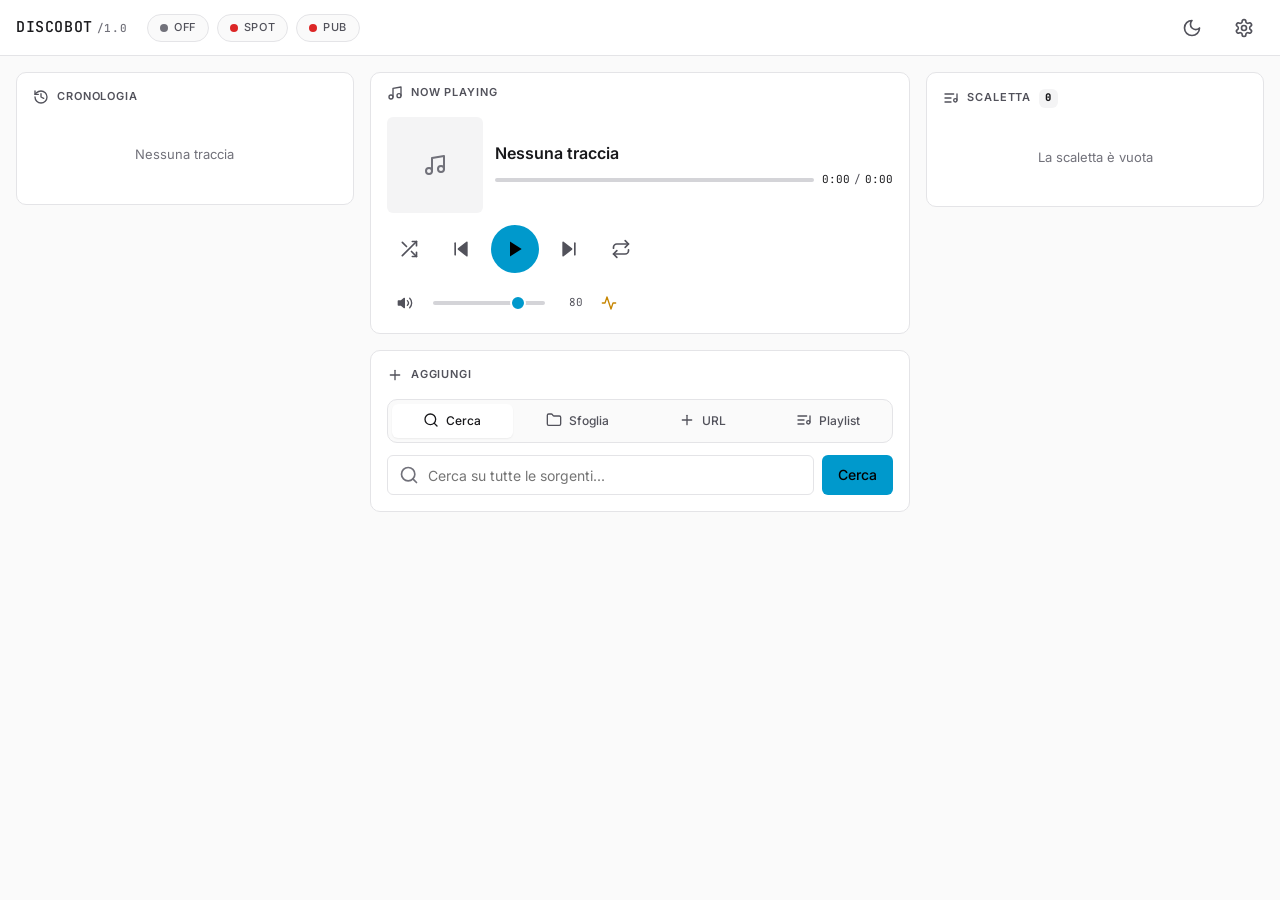
==== commit 295de32e: "[Web] Implemented /public UI + Auth + Tunnel E2E" ====
--- a/static/index.html
+++ b/static/index.html
@@ -37,9 +37,31 @@
                 unauthenticated: !spotify.authed || spotify.failed
               }"
               :title="spotifyStatusLabel"
-              @click="openSettings()">
+              @click="openSettingsAt('spotify')">
             <span class="status-dot"></span>
             <span>SPOT</span>
+        </span>
+        <span class="status-pill"
+              data-clickable="true"
+              :class="{
+                connected: runtimeConfig.public_enabled && pending.length === 0,
+                warming: runtimeConfig.public_enabled && pending.length > 0,
+                unauthenticated: !runtimeConfig.public_enabled
+              }"
+              :title="runtimeConfig.public_enabled ? `Interfaccia pubblica attiva${pending.length ? ' · ' + pending.length + ' richieste' : ''}` : 'Interfaccia pubblica disabilitata'"
+              @click="openSettingsAt('public')">
+            <span class="status-dot"></span>
+            <span>PUB</span>
+            <span x-show="pending.length > 0" class="badge" style="margin-left:4px" x-text="pending.length"></span>
+        </span>
+        <span class="status-pill"
+              x-show="tunnel.running || tunnel.error"
+              data-clickable="true"
+              :class="{ connected: tunnel.running && tunnel.url, warming: tunnel.running && !tunnel.url, unauthenticated: tunnel.error }"
+              :title="tunnel.url ? 'Accesso remoto: ' + tunnel.url : (tunnel.error || 'Tunnel in avvio...')"
+              @click="openSettingsAt('remote')">
+            <span class="status-dot"></span>
+            <span>REM</span>
         </span>
     </div>
 
@@ -398,8 +420,39 @@
 
     </section>
 
-    <!-- =============== COL RIGHT — QUEUE =============== -->
+    <!-- =============== COL RIGHT — PENDING + QUEUE =============== -->
     <section class="col col-right" data-mobile-hidden :data-active="activeTab === 'queue' || null">
+
+        <!-- RICHIESTE DEL PUBBLICO -->
+        <div class="card" x-show="runtimeConfig.public_enabled && runtimeConfig.public_require_approval && pending.length > 0">
+            <div class="card-header">
+                <h2 class="card-title">
+                    <svg class="icon icon-sm" style="color: var(--signal)"><use href="/static/icons.svg#info"/></svg>
+                    Richieste del pubblico
+                    <span class="badge" x-text="pending.length"></span>
+                </h2>
+            </div>
+            <ul class="list">
+                <template x-for="p in pending" :key="'pn:' + p.id">
+                    <li>
+                        <span class="source-tag" :class="'source-' + sourceClass(p.track_request.type)" x-text="sourceLabel(p.track_request.type)"></span>
+                        <div class="name">
+                            <strong x-text="p.preview_title || p.track_request.path" :title="p.preview_title || p.track_request.path"></strong>
+                            <small x-text="p.requester_name + ' · ' + formatRelativeTime(p.submitted_at)"></small>
+                        </div>
+                        <div class="actions">
+                            <button class="add" @click="approvePending(p.id)" title="Approva" aria-label="Approva">
+                                <svg class="icon icon-sm"><use href="/static/icons.svg#check"/></svg>
+                            </button>
+                            <button class="danger" @click="rejectPending(p.id)" title="Rifiuta" aria-label="Rifiuta">
+                                <svg class="icon icon-sm"><use href="/static/icons.svg#x"/></svg>
+                            </button>
+                        </div>
+                    </li>
+                </template>
+            </ul>
+        </div>
+
         <div class="card">
             <div class="card-header">
                 <h2 class="card-title">
@@ -477,73 +530,268 @@
 </nav>
 
 <!-- ============================ SETTINGS DIALOG ============================ -->
-<dialog id="settingsDialog" @click="$event.target === $el && closeSettings()">
+<dialog id="settingsDialog" class="settings-dialog" @click="$event.target === $el && closeSettings()">
     <div class="dialog-header">
         <h2>Impostazioni</h2>
         <button class="icon-btn" @click="closeSettings()" aria-label="Chiudi">
             <svg class="icon"><use href="/static/icons.svg#x"/></svg>
         </button>
     </div>
-    <div class="dialog-body">
-
-        <div class="dialog-section">
-            <h3>Tema</h3>
-            <div class="flex-row">
-                <button class="btn" :class="theme === 'dark' ? 'btn-primary' : ''" @click="setTheme('dark')">
-                    <svg class="icon icon-sm"><use href="/static/icons.svg#moon"/></svg> Scuro
-                </button>
-                <button class="btn" :class="theme === 'light' ? 'btn-primary' : ''" @click="setTheme('light')">
-                    <svg class="icon icon-sm"><use href="/static/icons.svg#sun"/></svg> Chiaro
-                </button>
-            </div>
-        </div>
-
-        <div class="dialog-section">
-            <h3>Spotify</h3>
-            <div class="auth-row">
-                <span class="status-dot" :class="{
-                    authenticated: spotify.ready,
-                    warming: spotify.warming,
-                    unauthenticated: !spotify.authed || spotify.failed
-                }" style="background: var(--text-muted);
-                          background: var(--text-muted) !important;
-                "></span>
-                <!-- inline status pill style for the dot -->
-                <span x-text="spotifyStatusLabel"></span>
-            </div>
-
-            <template x-if="!spotify.authed && !spotify.zeroconf?.running">
-                <div class="flex-col">
-                    <button class="btn btn-primary" @click="startSpotifyZeroconf()" :disabled="spotify.startingZeroconf">
-                        Login Spotify Connect
-                    </button>
-                    <div class="hint">
-                        Richiede un account Spotify Premium e che il telefono sia sulla stessa rete LAN del kiosk.
-                    </div>
-                </div>
-            </template>
-
-            <template x-if="!spotify.authed && spotify.zeroconf?.running">
-                <div class="flex-col">
-                    <div class="flex-row" style="font-weight:500">
-                        <span class="spinner-inline"></span>
-                        <span>In attesa del login...</span>
-                    </div>
-                    <ol class="steps">
-                        <li>Apri l'app Spotify sul telefono (Premium)</li>
-                        <li>Tocca l'icona Dispositivi (in basso, vicino al brano)</li>
-                        <li>Seleziona <strong x-text="spotify.zeroconf?.device_name || 'DiscoBot'"></strong></li>
-                    </ol>
-                    <button class="btn btn-secondary btn-sm" @click="stopSpotifyZeroconf()">Annulla</button>
-                </div>
-            </template>
-
-            <template x-if="spotify.authed">
-                <div class="success-row">
-                    <svg class="icon icon-sm"><use href="/static/icons.svg#check"/></svg>
-                    Login completato
-                </div>
-            </template>
+    <div class="settings-layout">
+
+        <!-- ===== Sidebar nav ===== -->
+        <nav class="settings-nav" role="tablist" aria-label="Sezioni impostazioni">
+            <button class="settings-nav-item" :aria-selected="settingsActiveSection === 'security'" @click="settingsActiveSection = 'security'">
+                <svg class="icon icon-sm"><use href="/static/icons.svg#settings"/></svg>
+                Sicurezza
+            </button>
+            <button class="settings-nav-item" :aria-selected="settingsActiveSection === 'public'" @click="settingsActiveSection = 'public'">
+                <svg class="icon icon-sm"><use href="/static/icons.svg#list-music"/></svg>
+                Pubblico
+            </button>
+            <button class="settings-nav-item" :aria-selected="settingsActiveSection === 'remote'" @click="settingsActiveSection = 'remote'">
+                <svg class="icon icon-sm"><use href="/static/icons.svg#upload"/></svg>
+                Accesso remoto
+            </button>
+            <button class="settings-nav-item" :aria-selected="settingsActiveSection === 'spotify'" @click="settingsActiveSection = 'spotify'">
+                <svg class="icon icon-sm"><use href="/static/icons.svg#music"/></svg>
+                Spotify
+            </button>
+            <button class="settings-nav-item" :aria-selected="settingsActiveSection === 'theme'" @click="settingsActiveSection = 'theme'">
+                <svg class="icon icon-sm"><use href="/static/icons.svg#sun"/></svg>
+                Tema
+            </button>
+            <span class="settings-nav-spacer"></span>
+            <button class="settings-nav-item danger" @click="logout()" x-show="runtimeConfig.manager_auth_enabled">
+                <svg class="icon icon-sm"><use href="/static/icons.svg#x"/></svg>
+                Esci
+            </button>
+        </nav>
+
+        <!-- ===== Content panes ===== -->
+        <div class="settings-content">
+
+            <!-- SICUREZZA -->
+            <section x-show="settingsActiveSection === 'security'" class="settings-section-body">
+                <h3>Sicurezza Manager</h3>
+                <label class="toggle-row">
+                    <input type="checkbox" :checked="runtimeConfig.manager_auth_enabled" @change="confirmAuthToggle($event)">
+                    <div>
+                        <div style="font-weight:500">Autenticazione Manager</div>
+                        <div class="hint" style="font-size:12px;margin-top:2px">Quando attiva, l'accesso a <code>/m</code> richiede la password.</div>
+                    </div>
+                </label>
+                <template x-if="!runtimeConfig.manager_auth_enabled">
+                    <div style="padding: var(--sp-3); border-radius: var(--r-sm); background: rgba(239,68,68,.12); border-left: 3px solid var(--error); font-size: 12px; color: var(--text-primary);">
+                        <strong style="color: var(--error)">Manager non protetto.</strong>
+                        Tunnel e interfaccia pubblica sono disabilitati e non riattivabili finché non riattivi l'autenticazione.
+                    </div>
+                </template>
+
+                <!-- SESSIONI ATTIVE -->
+                <div x-show="runtimeConfig.manager_auth_enabled" style="margin-top: var(--sp-3); padding-top: var(--sp-3); border-top: 1px solid var(--border);">
+                    <div style="display:flex;align-items:center;justify-content:space-between;margin-bottom:var(--sp-2)">
+                        <div style="font-weight:500">Sessioni attive</div>
+                        <button class="card-action" @click="refreshSessions()" title="Aggiorna">
+                            <svg class="icon icon-sm"><use href="/static/icons.svg#rotate-cw"/></svg>
+                        </button>
+                    </div>
+                    <ul class="list">
+                        <template x-if="sessions.length === 0">
+                            <li class="empty">Nessuna sessione attiva</li>
+                        </template>
+                        <template x-for="s in sessions" :key="'s:' + s.id">
+                            <li>
+                                <div class="name">
+                                    <strong>
+                                        <span x-text="s.ua_label"></span>
+                                        <template x-if="s.current">
+                                            <span class="badge" style="margin-left:6px;background:var(--accent-soft);color:var(--accent)">questo dispositivo</span>
+                                        </template>
+                                        <template x-if="s.remember && !s.current">
+                                            <span class="badge" style="margin-left:6px" title="Sessione persistente (Ricordami)">30g</span>
+                                        </template>
+                                    </strong>
+                                    <small>
+                                        <span class="mono" x-text="s.ip_last || '—'"></span>
+                                        · ultimo accesso <span x-text="formatRelativeTime(s.last_seen)"></span>
+                                    </small>
+                                </div>
+                                <div class="actions">
+                                    <button class="danger" @click="revokeSession(s.id)" :disabled="s.current" :title="s.current ? 'Per chiudere questa sessione usa Esci' : 'Revoca sessione'" aria-label="Revoca">
+                                        <svg class="icon icon-sm"><use href="/static/icons.svg#x"/></svg>
+                                    </button>
+                                </div>
+                            </li>
+                        </template>
+                    </ul>
+                    <button class="btn btn-secondary btn-sm" @click="revokeAllOthers()" x-show="sessions.length > 1" style="margin-top: var(--sp-2)">
+                        Esci da tutti gli altri dispositivi
+                    </button>
+                </div>
+            </section>
+
+            <!-- PUBBLICO -->
+            <section x-show="settingsActiveSection === 'public'" class="settings-section-body" :class="{disabled: !runtimeConfig.manager_auth_enabled}">
+                <h3>Interfaccia pubblica</h3>
+                <template x-if="!runtimeConfig.manager_auth_enabled">
+                    <div class="hint" style="color: var(--error)">
+                        Riattiva l'autenticazione Manager per usare questa sezione.
+                    </div>
+                </template>
+                <label class="toggle-row">
+                    <input type="checkbox" :checked="runtimeConfig.public_enabled" :disabled="!runtimeConfig.manager_auth_enabled" @change="patchConfig({public_enabled: $event.target.checked})">
+                    <div>
+                        <div style="font-weight:500">Abilita interfaccia pubblica</div>
+                        <div class="hint" style="font-size:12px;margin-top:2px">Disponibile su <code><span x-text="window.location.origin"></span>/</code></div>
+                    </div>
+                </label>
+                <label class="toggle-row" :style="runtimeConfig.public_enabled ? '' : 'opacity:.5'">
+                    <input type="checkbox" :checked="runtimeConfig.public_require_approval" :disabled="!runtimeConfig.public_enabled" @change="patchConfig({public_require_approval: $event.target.checked})">
+                    <div>
+                        <div style="font-weight:500">Richiedi approvazione</div>
+                        <div class="hint" style="font-size:12px;margin-top:2px">Le richieste vanno nella tua coda di approvazione invece di entrare direttamente in scaletta.</div>
+                    </div>
+                </label>
+                <div :style="runtimeConfig.public_enabled ? '' : 'opacity:.5;pointer-events:none'">
+                    <div class="hint" style="margin-bottom: var(--sp-2);font-weight:500;color:var(--text-primary)">Sorgenti disponibili al pubblico</div>
+                    <div class="flex-row" style="flex-wrap: wrap; gap: var(--sp-2)">
+                        <template x-for="src in ['local','youtube','spotify','soundcloud']" :key="src">
+                            <label class="btn btn-sm" :class="runtimeConfig.public_sources[src] ? 'btn-primary' : 'btn-secondary'" style="cursor:pointer">
+                                <input type="checkbox" :checked="runtimeConfig.public_sources[src]" @change="patchConfig({public_sources: {[src]: $event.target.checked}})" style="display:none">
+                                <span x-text="sourceLabel(src) + ' · ' + (src === 'local' ? 'File' : src === 'youtube' ? 'YouTube' : src === 'spotify' ? 'Spotify' : 'SoundCloud')"></span>
+                            </label>
+                        </template>
+                    </div>
+                </div>
+            </section>
+
+            <!-- ACCESSO REMOTO -->
+            <section x-show="settingsActiveSection === 'remote'" class="settings-section-body" :class="{disabled: !runtimeConfig.manager_auth_enabled}">
+                <h3>Accesso remoto</h3>
+                <div class="hint">
+                    Espone l'interfaccia pubblica su Internet via Cloudflare Quick Tunnel — nessun account, URL random ad ogni avvio.
+                </div>
+                <template x-if="!runtimeConfig.manager_auth_enabled">
+                    <div class="hint" style="color: var(--error)">
+                        Riattiva l'autenticazione Manager per usare il tunnel.
+                    </div>
+                </template>
+                <template x-if="!tunnel.binary_present">
+                    <div class="hint" style="color: var(--error)">
+                        cloudflared non installato. Esegui <code>./setup.sh</code> per scaricarlo (~35 MB).
+                    </div>
+                </template>
+                <label class="toggle-row" :style="tunnel.binary_present ? '' : 'opacity:.5'">
+                    <input type="checkbox" :checked="runtimeConfig.tunnel_autostart" :disabled="!tunnel.binary_present" @change="patchConfig({tunnel_autostart: $event.target.checked})">
+                    <div>
+                        <div style="font-weight:500">Avvia automaticamente all'avvio di DiscoBot</div>
+                        <div class="hint" style="font-size:12px;margin-top:2px">Il tunnel parte da solo quando lanci <code>./run.sh</code>.</div>
+                    </div>
+                </label>
+
+                <template x-if="tunnel.binary_present && !tunnel.running">
+                    <div class="flex-col">
+                        <button class="btn btn-primary" @click="tunnelStart()" :disabled="tunnel.starting">
+                            <svg class="icon icon-sm"><use href="/static/icons.svg#upload"/></svg>
+                            <span x-text="tunnel.starting ? 'Avvio...' : 'Avvia tunnel pubblico'"></span>
+                        </button>
+                        <template x-if="tunnel.error">
+                            <div class="hint" style="color: var(--error)" x-text="tunnel.error"></div>
+                        </template>
+                    </div>
+                </template>
+
+                <template x-if="tunnel.running">
+                    <div class="flex-col">
+                        <template x-if="!tunnel.url">
+                            <div class="flex-row" style="gap: var(--sp-2)">
+                                <span class="spinner-inline"></span>
+                                <span class="hint" style="margin:0">Connessione in corso...</span>
+                            </div>
+                        </template>
+                        <template x-if="tunnel.url">
+                            <div class="flex-col">
+                                <div class="flex-row" style="gap: var(--sp-2)">
+                                    <input type="text" :value="tunnel.url" readonly @click="$event.target.select()" style="flex:1; font-family: var(--font-mono); font-size: 12px;">
+                                    <button class="btn btn-sm" @click="copyTunnelUrl()" title="Copia">
+                                        <svg class="icon icon-sm"><use href="/static/icons.svg#save"/></svg>
+                                        Copia
+                                    </button>
+                                </div>
+                                <div style="text-align:center; padding: var(--sp-3); background: var(--bg-base); border-radius: var(--r-md); border: 1px solid var(--border);">
+                                    <img :src="`/admin/tunnel/qr.svg?t=${tunnel.url}`" alt="QR code" style="max-width: 220px; width: 100%; height: auto;">
+                                    <div class="hint" style="margin-top: var(--sp-2)">Scansiona col telefono</div>
+                                </div>
+                            </div>
+                        </template>
+                        <button class="btn btn-secondary" @click="tunnelStop()">
+                            <svg class="icon icon-sm"><use href="/static/icons.svg#x"/></svg>
+                            Ferma tunnel
+                        </button>
+                    </div>
+                </template>
+            </section>
+
+            <!-- SPOTIFY -->
+            <section x-show="settingsActiveSection === 'spotify'" class="settings-section-body">
+                <h3>Spotify</h3>
+                <div class="auth-row">
+                    <span class="status-dot" :class="{
+                        authenticated: spotify.ready,
+                        warming: spotify.warming,
+                        unauthenticated: !spotify.authed || spotify.failed
+                    }"></span>
+                    <span x-text="spotifyStatusLabel"></span>
+                </div>
+
+                <template x-if="!spotify.authed && !spotify.zeroconf?.running">
+                    <div class="flex-col">
+                        <button class="btn btn-primary" @click="startSpotifyZeroconf()" :disabled="spotify.startingZeroconf">
+                            Login Spotify Connect
+                        </button>
+                        <div class="hint">
+                            Richiede un account Spotify Premium e che il telefono sia sulla stessa rete LAN del kiosk.
+                        </div>
+                    </div>
+                </template>
+
+                <template x-if="!spotify.authed && spotify.zeroconf?.running">
+                    <div class="flex-col">
+                        <div class="flex-row" style="font-weight:500">
+                            <span class="spinner-inline"></span>
+                            <span>In attesa del login...</span>
+                        </div>
+                        <ol class="steps">
+                            <li>Apri l'app Spotify sul telefono (Premium)</li>
+                            <li>Tocca l'icona Dispositivi (in basso, vicino al brano)</li>
+                            <li>Seleziona <strong x-text="spotify.zeroconf?.device_name || 'DiscoBot'"></strong></li>
+                        </ol>
+                        <button class="btn btn-secondary btn-sm" @click="stopSpotifyZeroconf()">Annulla</button>
+                    </div>
+                </template>
+
+                <template x-if="spotify.authed">
+                    <div class="success-row">
+                        <svg class="icon icon-sm"><use href="/static/icons.svg#check"/></svg>
+                        Login completato
+                    </div>
+                </template>
+            </section>
+
+            <!-- TEMA -->
+            <section x-show="settingsActiveSection === 'theme'" class="settings-section-body">
+                <h3>Tema</h3>
+                <div class="flex-row">
+                    <button class="btn" :class="theme === 'dark' ? 'btn-primary' : ''" @click="setTheme('dark')">
+                        <svg class="icon icon-sm"><use href="/static/icons.svg#moon"/></svg> Scuro
+                    </button>
+                    <button class="btn" :class="theme === 'light' ? 'btn-primary' : ''" @click="setTheme('light')">
+                        <svg class="icon icon-sm"><use href="/static/icons.svg#sun"/></svg> Chiaro
+                    </button>
+                </div>
+            </section>
+
         </div>
     </div>
 </dialog>
--- a/static/app.css
+++ b/static/app.css
@@ -1044,6 +1044,118 @@
     overflow-y: auto;
 }
 
+/* ---------- Settings dialog: sidebar + content layout ---------- */
+
+dialog.settings-dialog {
+    max-width: 780px;
+    width: calc(100% - 2 * var(--sp-4));
+}
+
+.settings-layout {
+    display: flex;
+    min-height: 460px;
+    max-height: 70vh;
+}
+
+.settings-nav {
+    width: 200px;
+    flex-shrink: 0;
+    border-right: 1px solid var(--border);
+    padding: var(--sp-3) var(--sp-2);
+    overflow-y: auto;
+    display: flex;
+    flex-direction: column;
+    gap: 2px;
+}
+
+.settings-nav-item {
+    display: flex;
+    align-items: center;
+    gap: var(--sp-2);
+    padding: var(--sp-2) var(--sp-3);
+    border-radius: var(--r-sm);
+    color: var(--text-secondary);
+    cursor: pointer;
+    font-size: 13px;
+    text-align: left;
+    transition: background var(--t-fast), color var(--t-fast);
+    white-space: nowrap;
+}
+
+.settings-nav-item:hover {
+    background: var(--bg-hover);
+    color: var(--text-primary);
+}
+
+.settings-nav-item[aria-selected="true"] {
+    background: var(--accent-soft);
+    color: var(--accent);
+}
+
+.settings-nav-item.danger { color: var(--text-muted); }
+.settings-nav-item.danger:hover { color: var(--error); background: rgba(239, 68, 68, .08); }
+
+.settings-nav-spacer { flex: 1; min-height: var(--sp-3); }
+
+.settings-content {
+    flex: 1;
+    padding: var(--sp-4) var(--sp-5);
+    overflow-y: auto;
+    min-width: 0;
+}
+
+.settings-content h3 {
+    margin: 0 0 var(--sp-4);
+    font-size: 13px;
+    font-weight: 600;
+    text-transform: uppercase;
+    letter-spacing: .08em;
+    color: var(--text-secondary);
+}
+
+.settings-section-body {
+    display: flex;
+    flex-direction: column;
+    gap: var(--sp-4);
+}
+
+.settings-section-body label.toggle-row {
+    display: flex;
+    align-items: flex-start;
+    gap: var(--sp-3);
+    cursor: pointer;
+}
+
+.settings-section-body label.toggle-row input[type="checkbox"] {
+    margin-top: 2px;
+}
+
+.settings-section-body.disabled {
+    opacity: .5;
+    pointer-events: none;
+}
+
+@media (max-width: 639px) {
+    .settings-layout {
+        flex-direction: column;
+        min-height: 0;
+        max-height: 80vh;
+    }
+    .settings-nav {
+        width: auto;
+        flex-direction: row;
+        overflow-x: auto;
+        overflow-y: hidden;
+        border-right: 0;
+        border-bottom: 1px solid var(--border);
+        padding: var(--sp-2);
+        gap: 4px;
+    }
+    .settings-nav-item { flex-shrink: 0; }
+    .settings-nav-spacer { display: none; }
+    .settings-content { padding: var(--sp-3) var(--sp-4); }
+}
+
 .dialog-section {
     display: flex;
     flex-direction: column;
